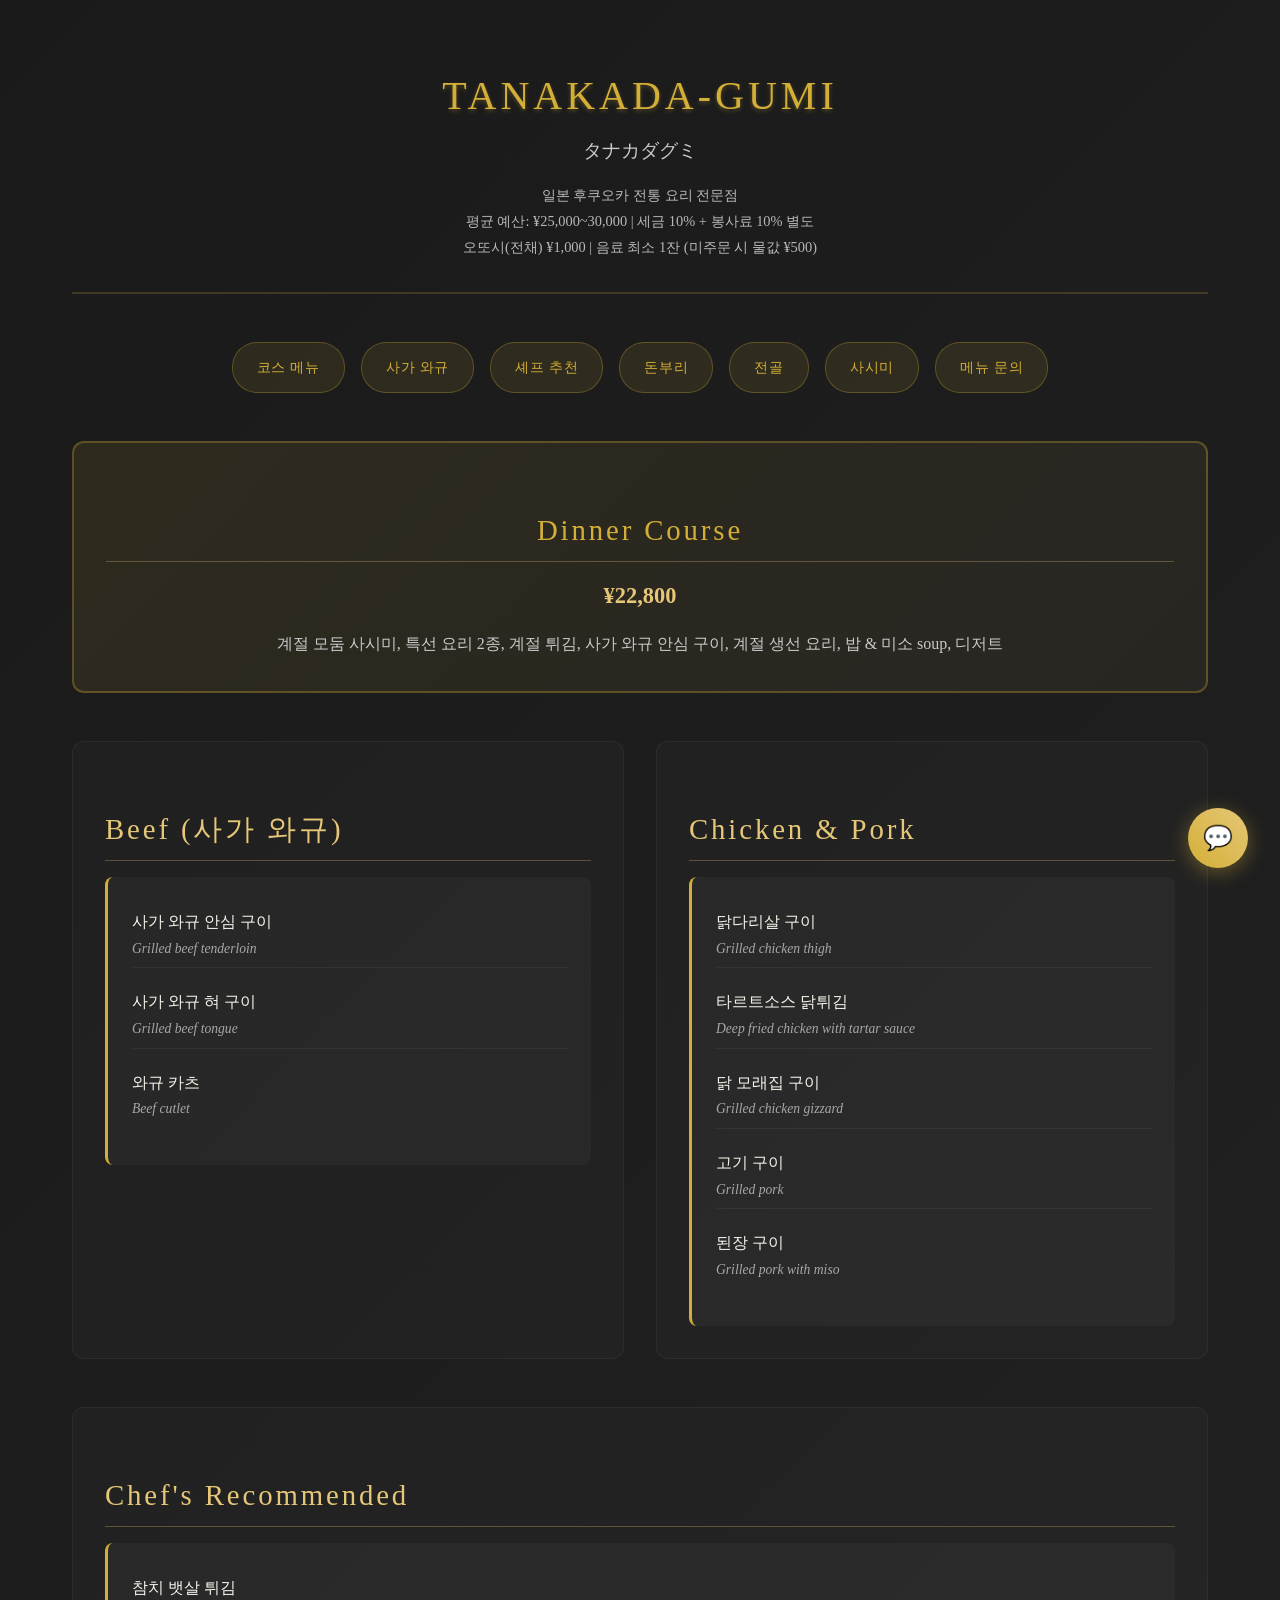
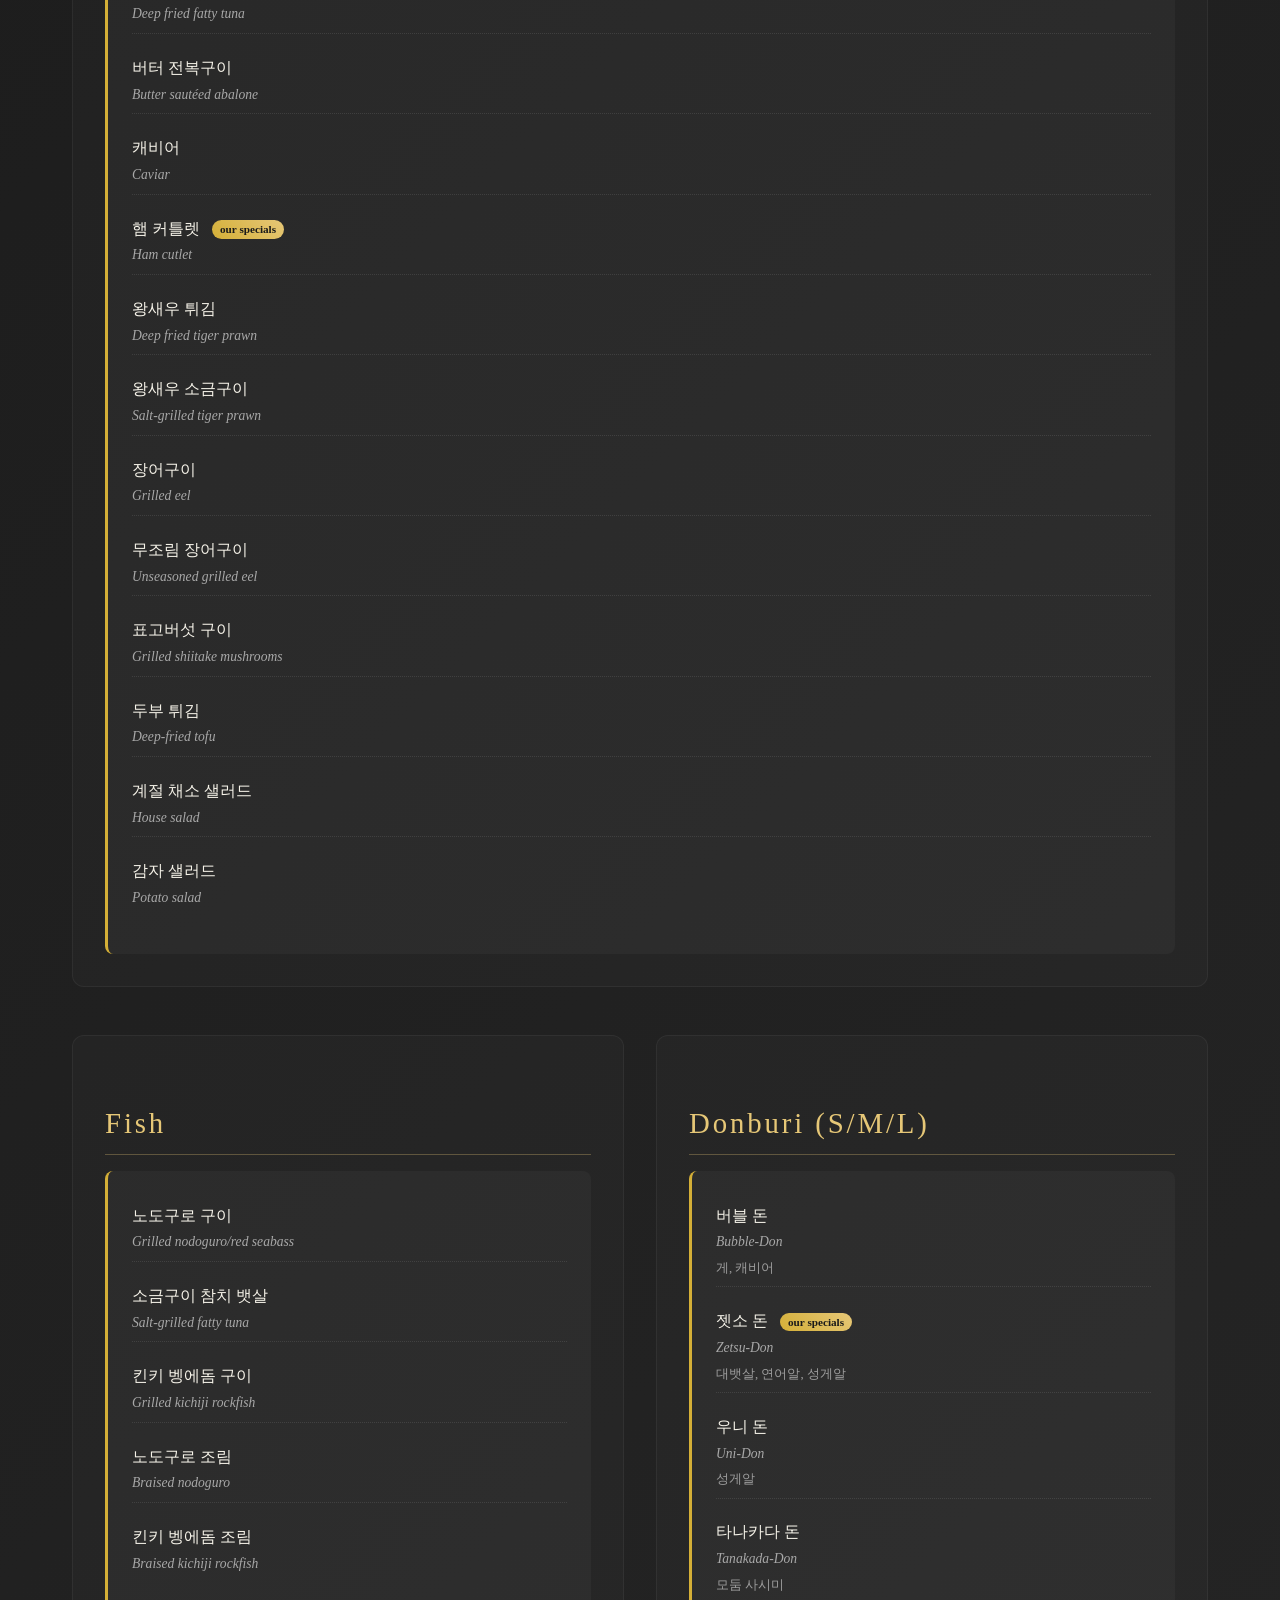
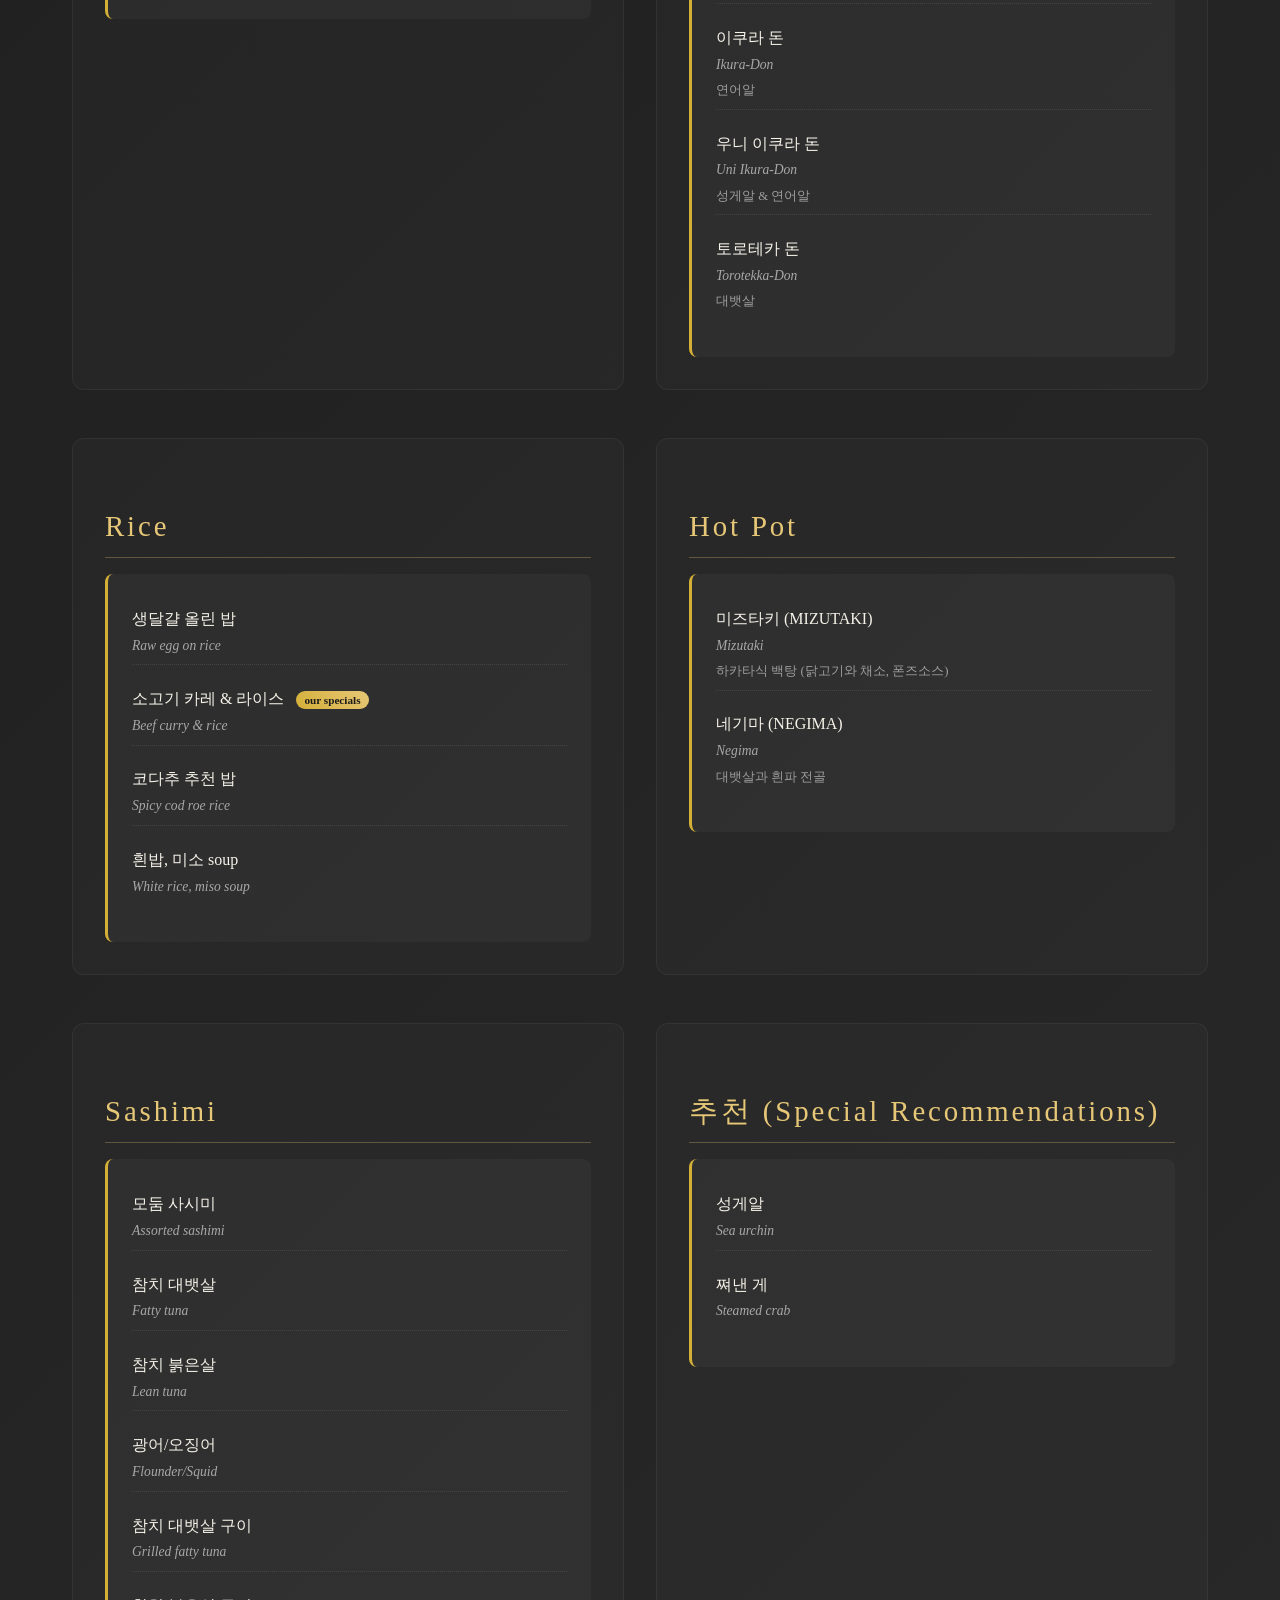
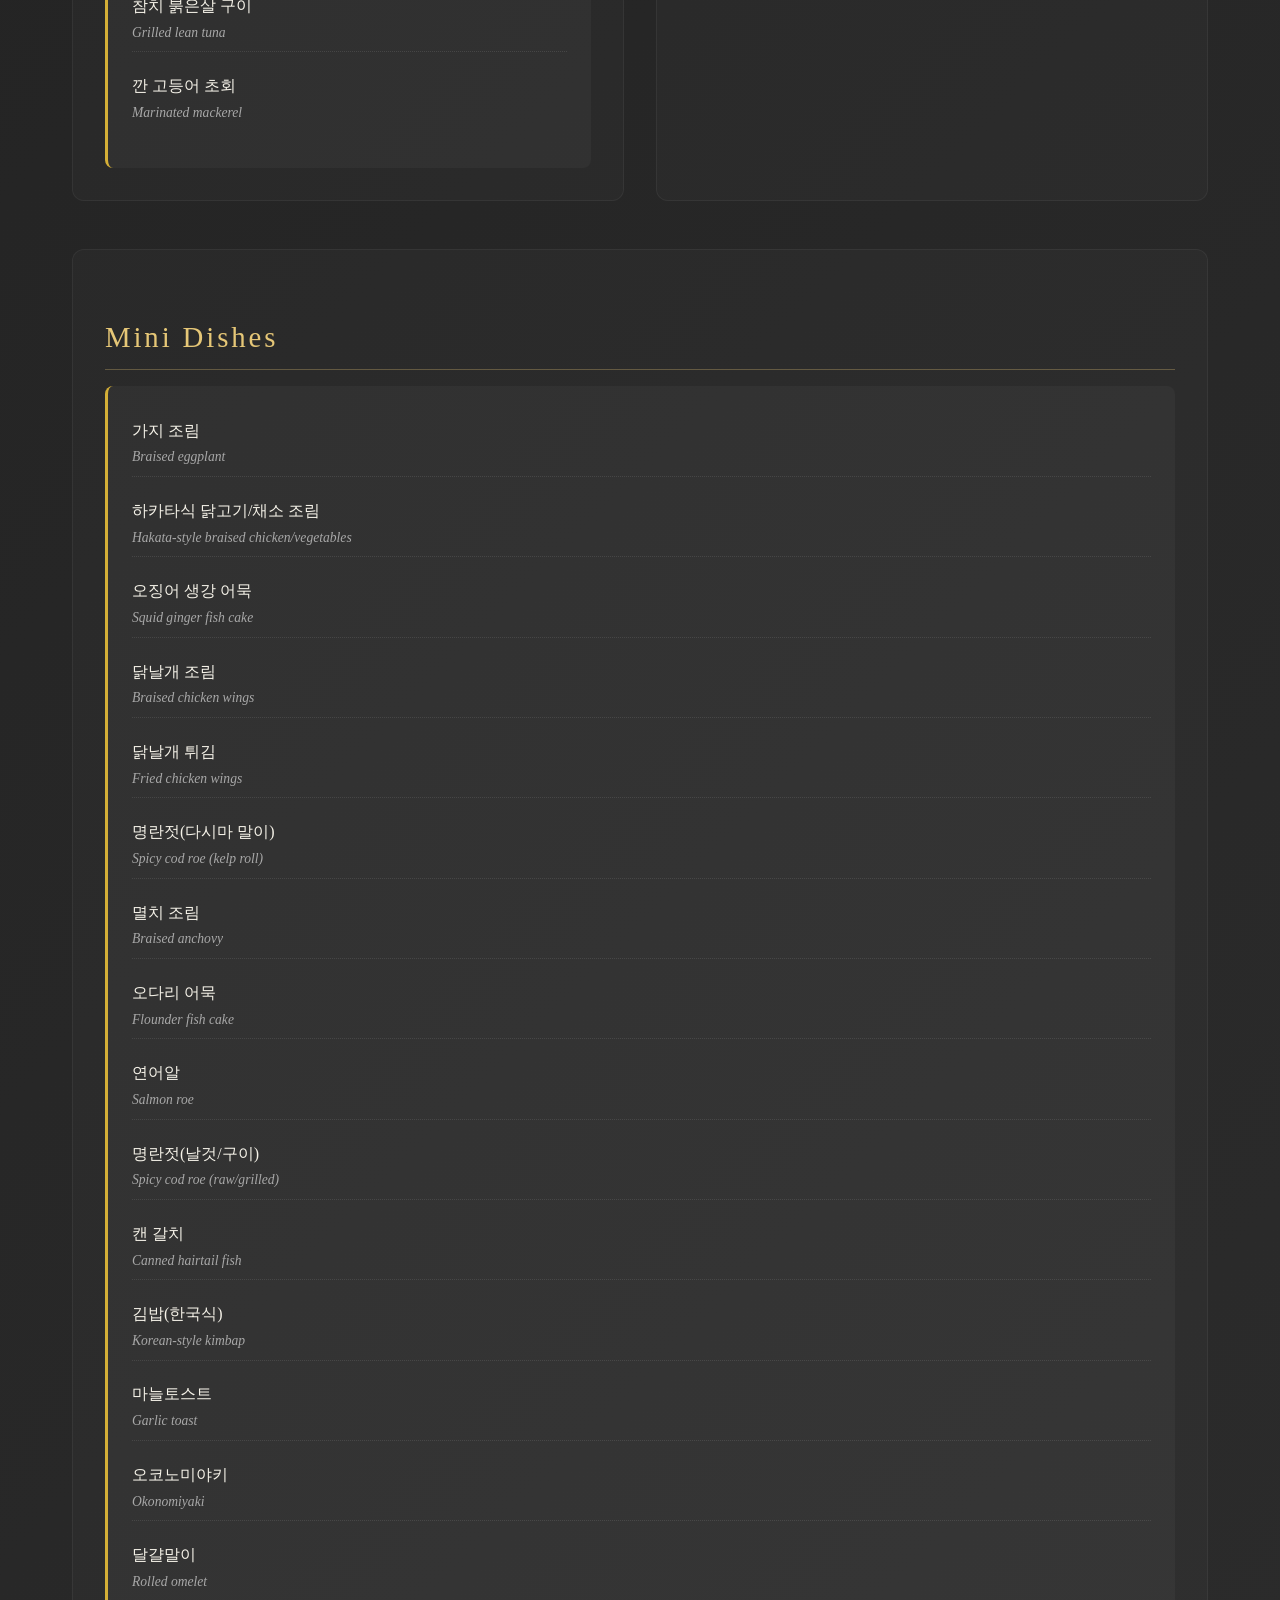
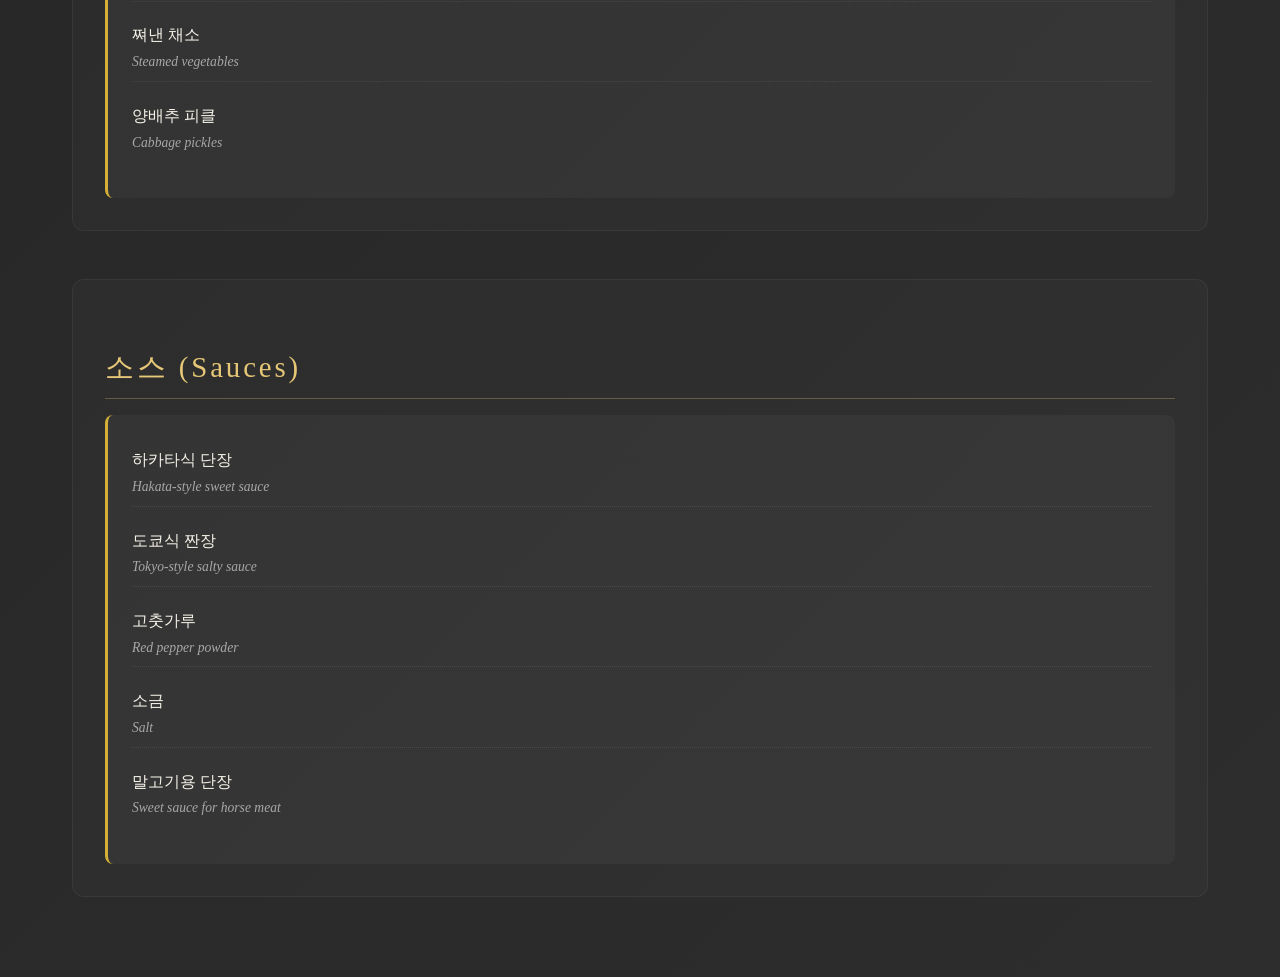
==== index.html @ f27a5317 "Initial commit: Tanakada Gumi menu website" ====
<!DOCTYPE html>
<html lang="ko">
<head>
    <meta charset="UTF-8">
    <meta name="viewport" content="width=device-width, initial-scale=1.0">
    <title>TANAKADA-GUMI | タナカダグミ - 일본 전통 요리</title>
    <link rel="stylesheet" href="style.css">
    <script src="menu-data.js"></script>
</head>
<body>
    <div class="container">
        <header class="header">
            <h1 class="restaurant-name">TANAKADA-GUMI</h1>
            <div class="restaurant-name-jp">タナカダグミ</div>
            <div class="restaurant-info">
                <div>일본 후쿠오카 전통 요리 전문점</div>
                <div>평균 예산: ¥25,000~30,000 | 세금 10% + 봉사료 10% 별도</div>
                <div>오또시(전채) ¥1,000 | 음료 최소 1잔 (미주문 시 물값 ¥500)</div>
            </div>
        </header>

        <nav class="nav">
            <a href="#course" class="nav-button">코스 메뉴</a>
            <a href="#beef" class="nav-button">사가 와규</a>
            <a href="#recommended" class="nav-button">셰프 추천</a>
            <a href="#donburi" class="nav-button">돈부리</a>
            <a href="#hotpot" class="nav-button">전골</a>
            <a href="#sashimi" class="nav-button">사시미</a>
            <a href="chatbot.html" class="nav-button">메뉴 문의</a>
        </nav>

        <section id="course" class="menu-section course-section">
            <h2 class="course-title">Dinner Course</h2>
            <div class="course-price">¥22,800</div>
            <div class="course-description">
                계절 모둠 사시미, 특선 요리 2종, 계절 튀김, 사가 와규 안심 구이, 
                계절 생선 요리, 밥 & 미소 soup, 디저트
            </div>
        </section>

        <div class="menu-grid">
            <section id="beef" class="menu-section">
                <h2>Beef (사가 와규)</h2>
                <div class="menu-category">
                    <div id="beef-items"></div>
                </div>
            </section>

            <section id="chicken-pork" class="menu-section">
                <h2>Chicken & Pork</h2>
                <div class="menu-category">
                    <div id="chicken-pork-items"></div>
                </div>
            </section>
        </div>

        <section id="recommended" class="menu-section">
            <h2>Chef's Recommended</h2>
            <div class="menu-grid">
                <div class="menu-category">
                    <div id="recommended-items"></div>
                </div>
            </div>
        </section>

        <div class="menu-grid">
            <section id="fish" class="menu-section">
                <h2>Fish</h2>
                <div class="menu-category">
                    <div id="fish-items"></div>
                </div>
            </section>

            <section id="donburi" class="menu-section">
                <h2>Donburi (S/M/L)</h2>
                <div class="menu-category">
                    <div id="donburi-items"></div>
                </div>
            </section>
        </div>

        <div class="menu-grid">
            <section id="rice" class="menu-section">
                <h2>Rice</h2>
                <div class="menu-category">
                    <div id="rice-items"></div>
                </div>
            </section>

            <section id="hotpot" class="menu-section">
                <h2>Hot Pot</h2>
                <div class="menu-category">
                    <div id="hotpot-items"></div>
                </div>
            </section>
        </div>

        <div class="menu-grid">
            <section id="sashimi" class="menu-section">
                <h2>Sashimi</h2>
                <div class="menu-category">
                    <div id="sashimi-items"></div>
                </div>
            </section>

            <section id="special" class="menu-section">
                <h2>추천 (Special Recommendations)</h2>
                <div class="menu-category">
                    <div id="special-items"></div>
                </div>
            </section>
        </div>

        <section class="menu-section">
            <h2>Mini Dishes</h2>
            <div class="menu-grid">
                <div class="menu-category">
                    <div id="mini-dishes-items"></div>
                </div>
            </div>
        </section>

        <section class="menu-section">
            <h2>소스 (Sauces)</h2>
            <div class="menu-grid">
                <div class="menu-category">
                    <div id="sauces-items"></div>
                </div>
            </div>
        </section>
    </div>

    <button class="chatbot-toggle" onclick="openChatbot()">💬</button>

    <script>
        // 메뉴 아이템을 렌더링하는 함수
        function renderMenuItems(categoryKey, containerId) {
            const container = document.getElementById(containerId);
            const category = menuData.categories[categoryKey];
            
            if (!category || !container) return;
            
            category.items.forEach(item => {
                const menuItem = document.createElement('div');
                menuItem.className = 'menu-item';
                
                let html = `
                    <div class="item-name">
                        ${item.name}
                        ${item.special ? `<span class="special-tag">${item.special}</span>` : ''}
                    </div>
                    <div class="item-name-en">${item.nameEn}</div>
                `;
                
                if (item.description) {
                    html += `<div class="item-description">${item.description}</div>`;
                }
                
                menuItem.innerHTML = html;
                container.appendChild(menuItem);
            });
        }

        // 페이지 로드 시 모든 메뉴 아이템 렌더링
        document.addEventListener('DOMContentLoaded', function() {
            renderMenuItems('beef', 'beef-items');
            renderMenuItems('chickenPork', 'chicken-pork-items');
            renderMenuItems('recommended', 'recommended-items');
            renderMenuItems('fish', 'fish-items');
            renderMenuItems('donburi', 'donburi-items');
            renderMenuItems('rice', 'rice-items');
            renderMenuItems('hotPot', 'hotpot-items');
            renderMenuItems('sashimi', 'sashimi-items');
            renderMenuItems('special', 'special-items');
            renderMenuItems('miniDishes', 'mini-dishes-items');
            renderMenuItems('sauces', 'sauces-items');
        });

        // 챗봇 열기
        function openChatbot() {
            window.open('chatbot.html', '_blank', 'width=400,height=600,scrollbars=yes,resizable=yes');
        }

        // 스무스 스크롤링
        document.querySelectorAll('a[href^="#"]').forEach(anchor => {
            anchor.addEventListener('click', function (e) {
                e.preventDefault();
                const target = document.querySelector(this.getAttribute('href'));
                if (target) {
                    target.scrollIntoView({
                        behavior: 'smooth',
                        block: 'start'
                    });
                }
            });
        });
    </script>
</body>
</html>
---- style.css ----
/* Reset and Base Styles */
* {
  margin: 0;
  padding: 0;
  box-sizing: border-box;
}

body {
  font-family: 'Georgia', 'Times New Roman', serif;
  background: linear-gradient(135deg, #1a1a1a 0%, #2d2d2d 100%);
  color: #f5f2e8;
  line-height: 1.6;
  min-height: 100vh;
}

/* Typography */
h1, h2, h3 {
  font-weight: 300;
  letter-spacing: 0.1em;
  margin-bottom: 1rem;
}

h1 {
  font-size: 2.5rem;
  color: #d4af37;
  text-align: center;
  margin-bottom: 2rem;
  text-shadow: 0 2px 4px rgba(212, 175, 55, 0.3);
}

h2 {
  font-size: 1.8rem;
  color: #e6c777;
  border-bottom: 1px solid rgba(230, 199, 119, 0.3);
  padding-bottom: 0.5rem;
  margin: 2rem 0 1rem 0;
}

h3 {
  font-size: 1.3rem;
  color: #f5f2e8;
  margin: 1.5rem 0 0.8rem 0;
}

/* Container and Layout */
.container {
  max-width: 1200px;
  margin: 0 auto;
  padding: 2rem;
}

.header {
  text-align: center;
  margin-bottom: 3rem;
  padding: 2rem 0;
  border-bottom: 2px solid rgba(212, 175, 55, 0.2);
}

.restaurant-name {
  margin-bottom: 0.5rem;
}

.restaurant-name-jp {
  font-size: 1.2rem;
  color: #c9c9c9;
  font-weight: normal;
  margin-bottom: 1rem;
}

.restaurant-info {
  font-size: 0.9rem;
  color: #b8b8b8;
  line-height: 1.8;
  max-width: 600px;
  margin: 0 auto;
}

/* Navigation */
.nav {
  display: flex;
  justify-content: center;
  gap: 1rem;
  margin-bottom: 3rem;
  flex-wrap: wrap;
}

.nav-button {
  background: rgba(212, 175, 55, 0.1);
  border: 1px solid rgba(212, 175, 55, 0.3);
  color: #d4af37;
  padding: 0.8rem 1.5rem;
  border-radius: 25px;
  cursor: pointer;
  transition: all 0.3s ease;
  text-decoration: none;
  font-size: 0.9rem;
  letter-spacing: 0.05em;
}

.nav-button:hover {
  background: rgba(212, 175, 55, 0.2);
  border-color: #d4af37;
  color: #f5f2e8;
  transform: translateY(-2px);
}

/* Menu Sections */
.menu-section {
  margin-bottom: 3rem;
  padding: 2rem;
  background: rgba(255, 255, 255, 0.02);
  border-radius: 12px;
  border: 1px solid rgba(255, 255, 255, 0.05);
}

.menu-grid {
  display: grid;
  gap: 2rem;
  grid-template-columns: repeat(auto-fit, minmax(300px, 1fr));
}

.menu-category {
  background: rgba(255, 255, 255, 0.03);
  padding: 1.5rem;
  border-radius: 8px;
  border-left: 3px solid #d4af37;
}

.category-title {
  color: #e6c777;
  font-size: 1.2rem;
  margin-bottom: 1rem;
  font-weight: 400;
}

.menu-item {
  margin-bottom: 0.8rem;
  padding: 0.5rem 0;
  border-bottom: 1px dotted rgba(255, 255, 255, 0.1);
}

.menu-item:last-child {
  border-bottom: none;
}

.item-name {
  font-weight: 500;
  color: #f5f2e8;
  margin-bottom: 0.2rem;
}

.item-name-en {
  font-size: 0.85rem;
  color: #a8a8a8;
  font-style: italic;
}

.item-description {
  font-size: 0.8rem;
  color: #9d9d9d;
  margin-top: 0.3rem;
}

.special-tag {
  background: linear-gradient(45deg, #d4af37, #e6c777);
  color: #1a1a1a;
  font-size: 0.7rem;
  padding: 0.2rem 0.5rem;
  border-radius: 12px;
  margin-left: 0.5rem;
  font-weight: 600;
}

/* Course Section */
.course-section {
  background: linear-gradient(135deg, rgba(212, 175, 55, 0.1), rgba(230, 199, 119, 0.05));
  border: 2px solid rgba(212, 175, 55, 0.3);
  text-align: center;
  margin-bottom: 3rem;
}

.course-title {
  color: #d4af37;
  font-size: 1.8rem;
  margin-bottom: 1rem;
}

.course-price {
  font-size: 1.4rem;
  color: #e6c777;
  margin-bottom: 1rem;
  font-weight: 600;
}

.course-description {
  color: #c9c9c9;
  font-size: 1rem;
  line-height: 1.8;
}

/* Chatbot Button */
.chatbot-toggle {
  position: fixed;
  bottom: 2rem;
  right: 2rem;
  background: linear-gradient(45deg, #d4af37, #e6c777);
  color: #1a1a1a;
  border: none;
  border-radius: 50%;
  width: 60px;
  height: 60px;
  font-size: 1.5rem;
  cursor: pointer;
  box-shadow: 0 4px 20px rgba(212, 175, 55, 0.4);
  transition: all 0.3s ease;
  z-index: 1000;
}

.chatbot-toggle:hover {
  transform: scale(1.1);
  box-shadow: 0 6px 25px rgba(212, 175, 55, 0.6);
}

/* Responsive Design */
@media (max-width: 768px) {
  .container {
    padding: 1rem;
  }
  
  h1 {
    font-size: 2rem;
  }
  
  h2 {
    font-size: 1.5rem;
  }
  
  .nav {
    gap: 0.5rem;
  }
  
  .nav-button {
    padding: 0.6rem 1rem;
    font-size: 0.8rem;
  }
  
  .menu-grid {
    grid-template-columns: 1fr;
    gap: 1rem;
  }
  
  .menu-section {
    padding: 1rem;
  }
  
  .menu-category {
    padding: 1rem;
  }
  
  .chatbot-toggle {
    width: 50px;
    height: 50px;
    font-size: 1.2rem;
    bottom: 1rem;
    right: 1rem;
  }
}

/* Smooth Scrolling */
html {
  scroll-behavior: smooth;
}

/* Section animations */
@keyframes fadeInUp {
  from {
    opacity: 0;
    transform: translateY(30px);
  }
  to {
    opacity: 1;
    transform: translateY(0);
  }
}

.menu-section {
  animation: fadeInUp 0.6s ease-out;
}

.menu-category {
  transition: transform 0.2s ease;
}

.menu-category:hover {
  transform: translateY(-2px);
  background: rgba(255, 255, 255, 0.05);
}
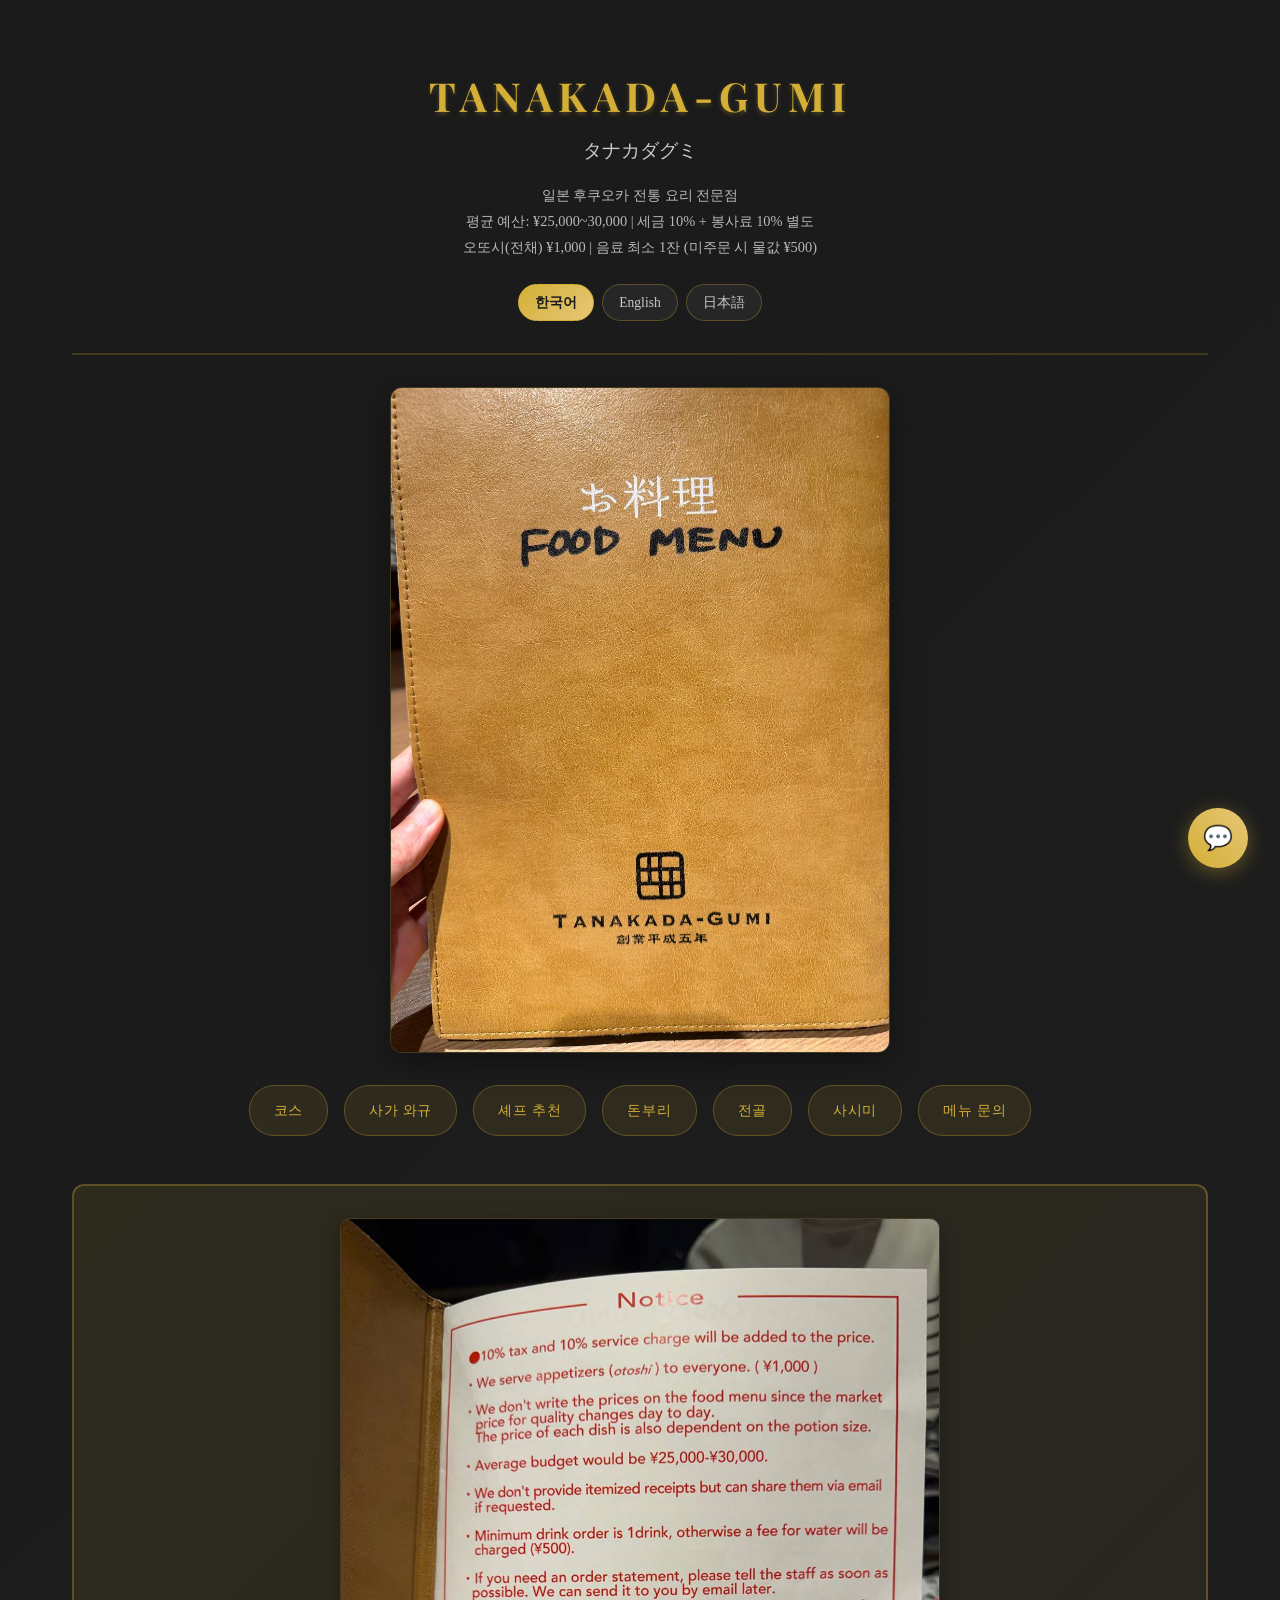
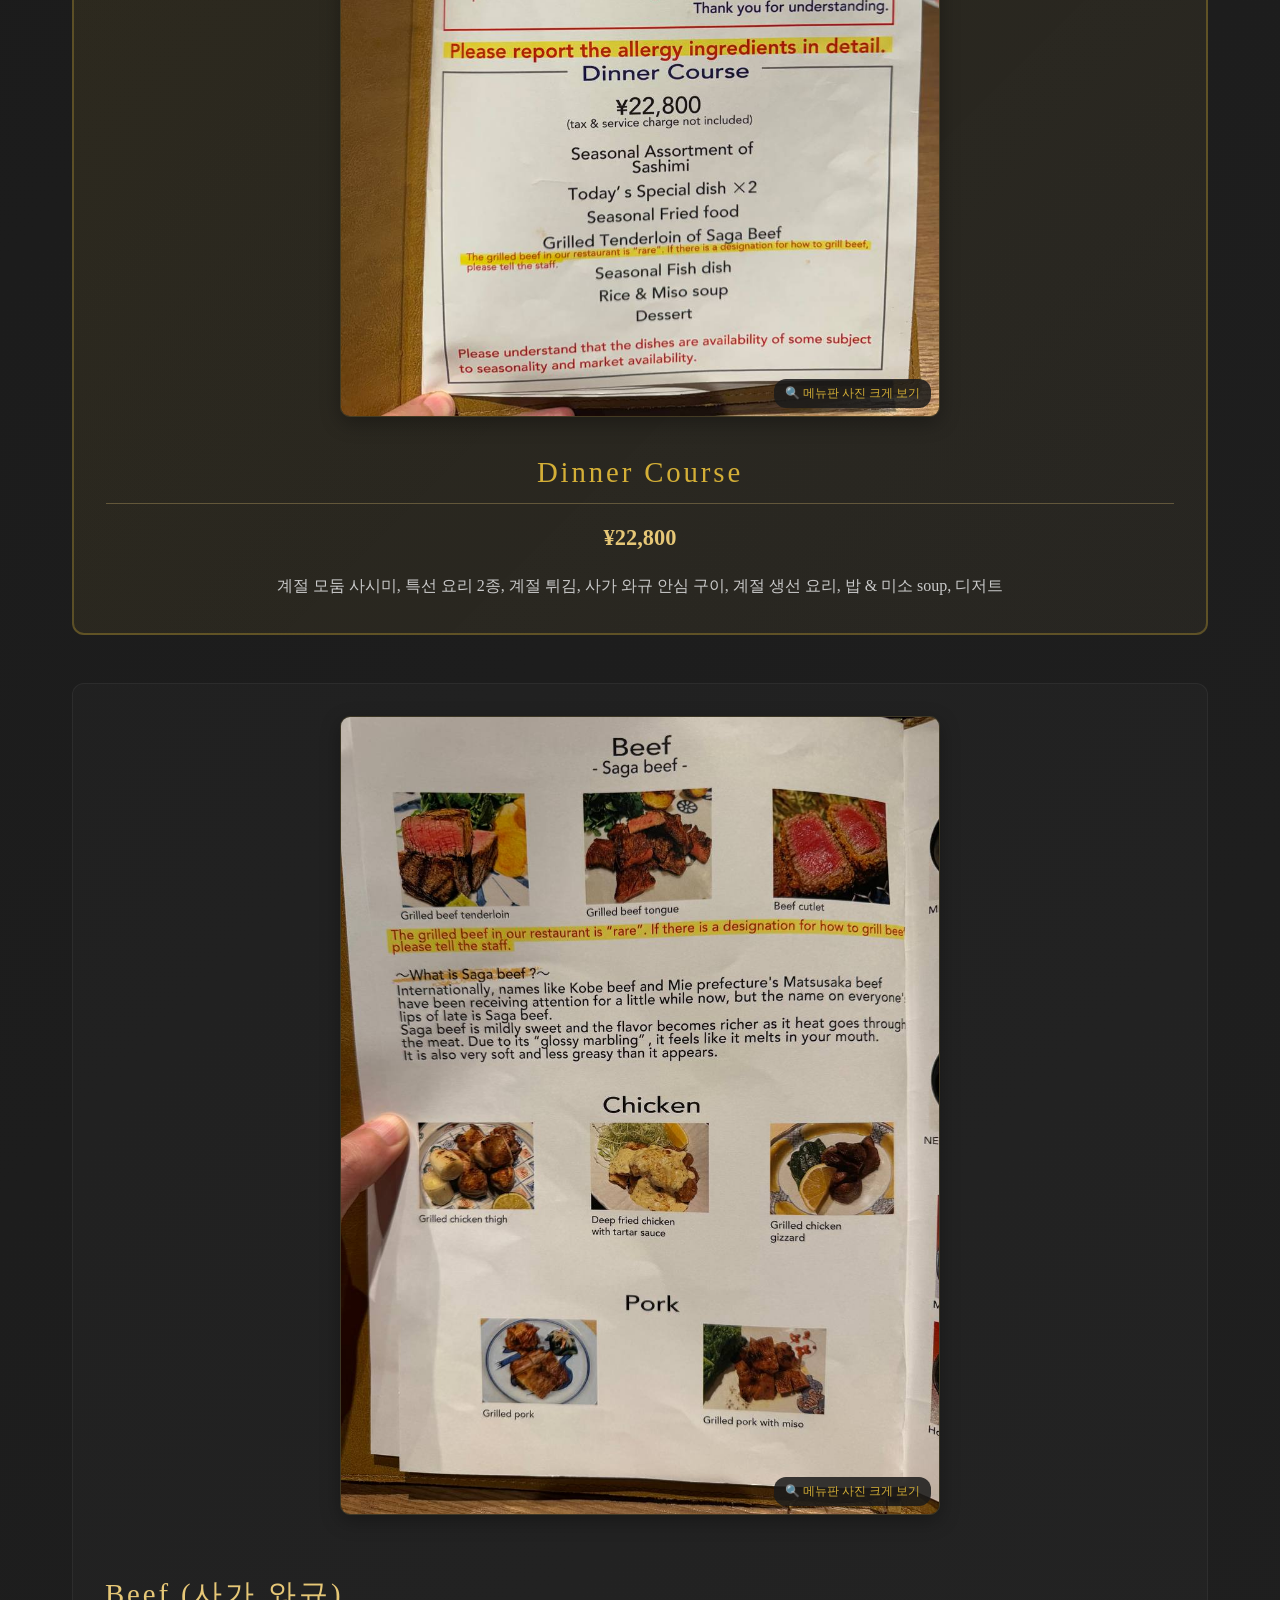
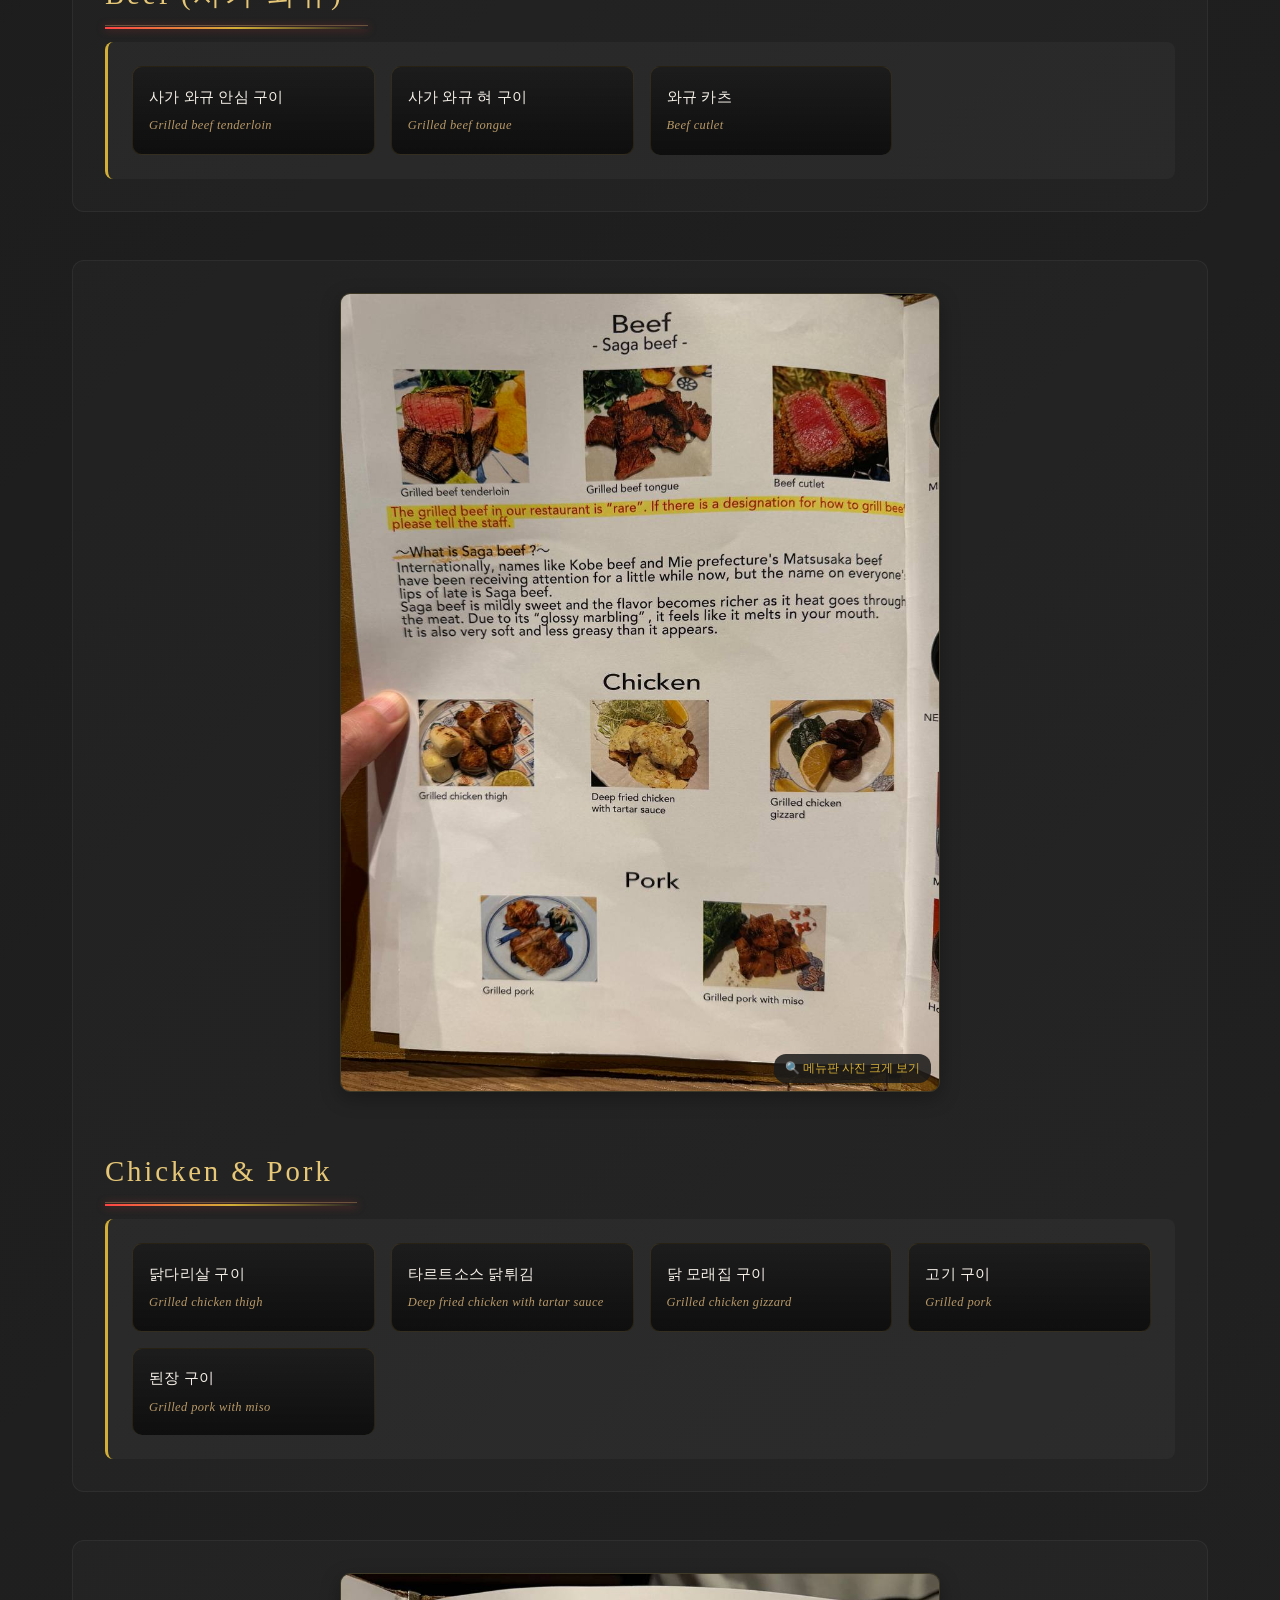
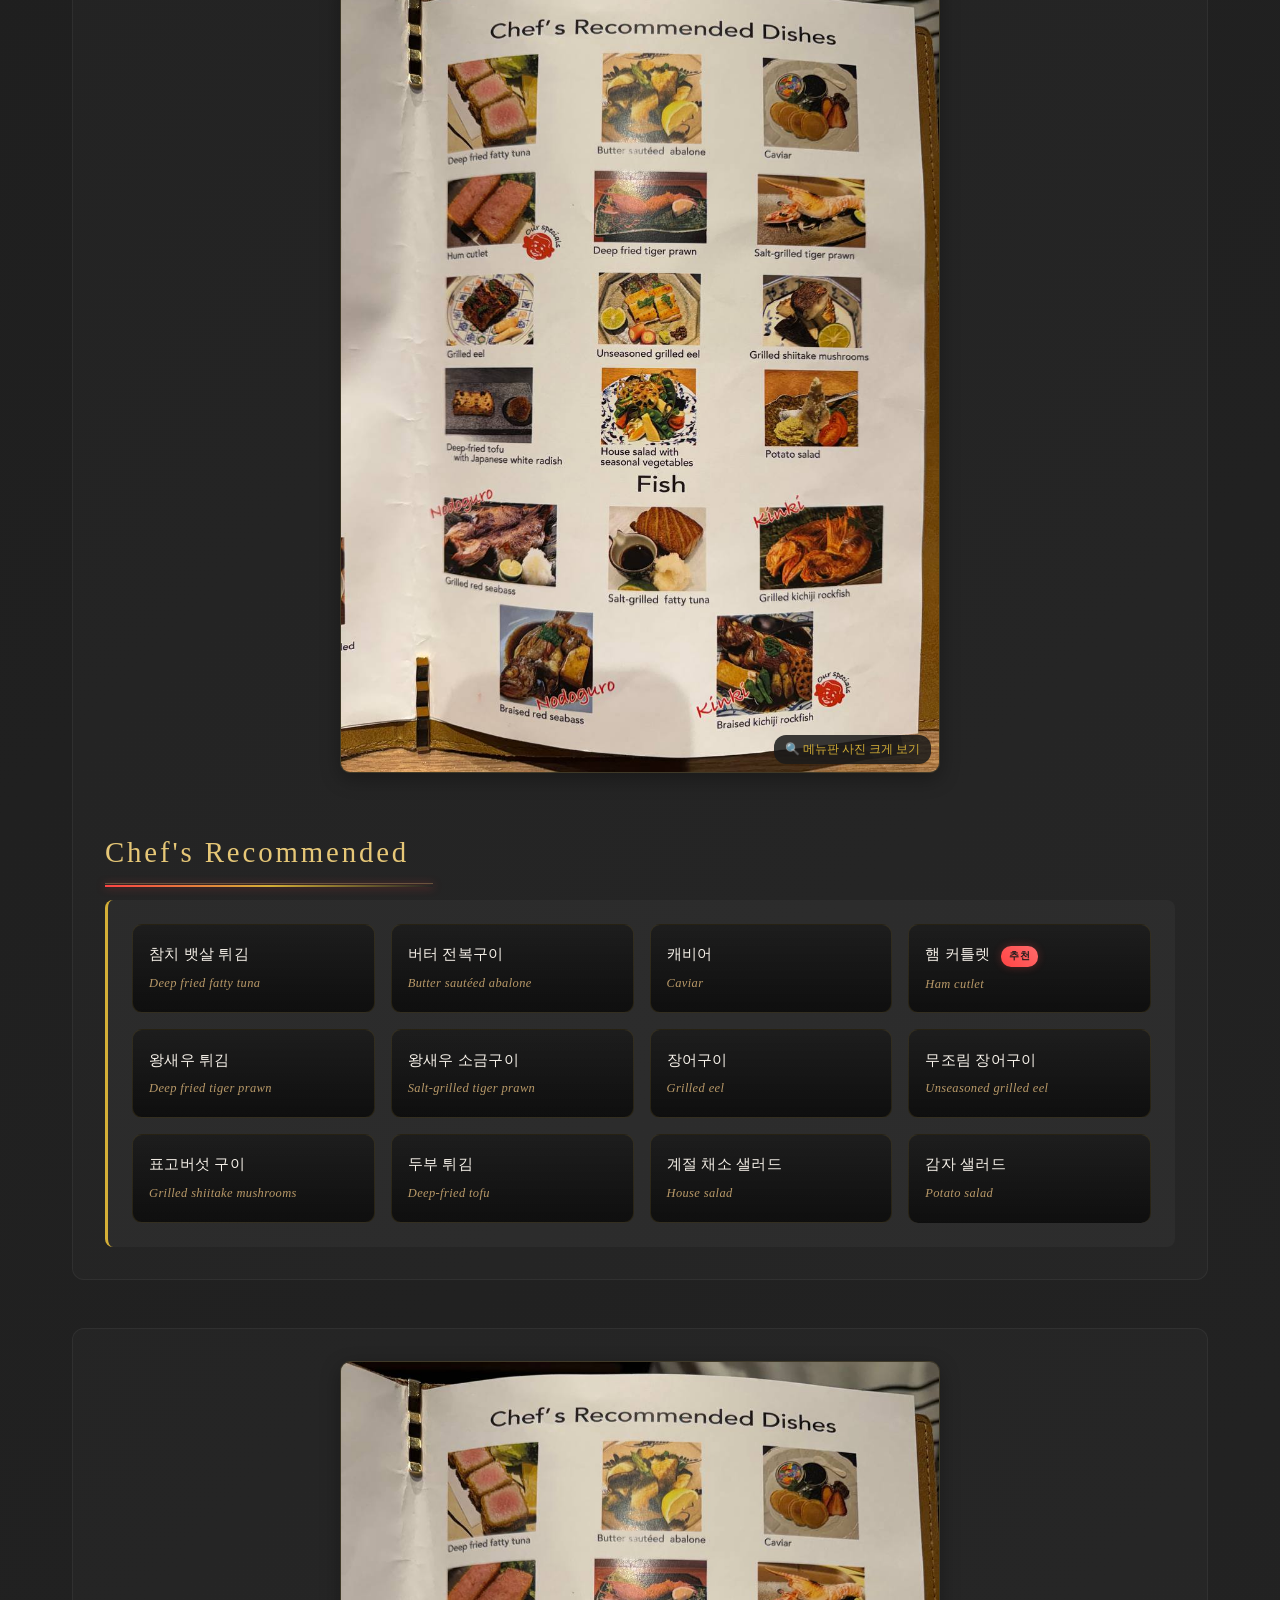
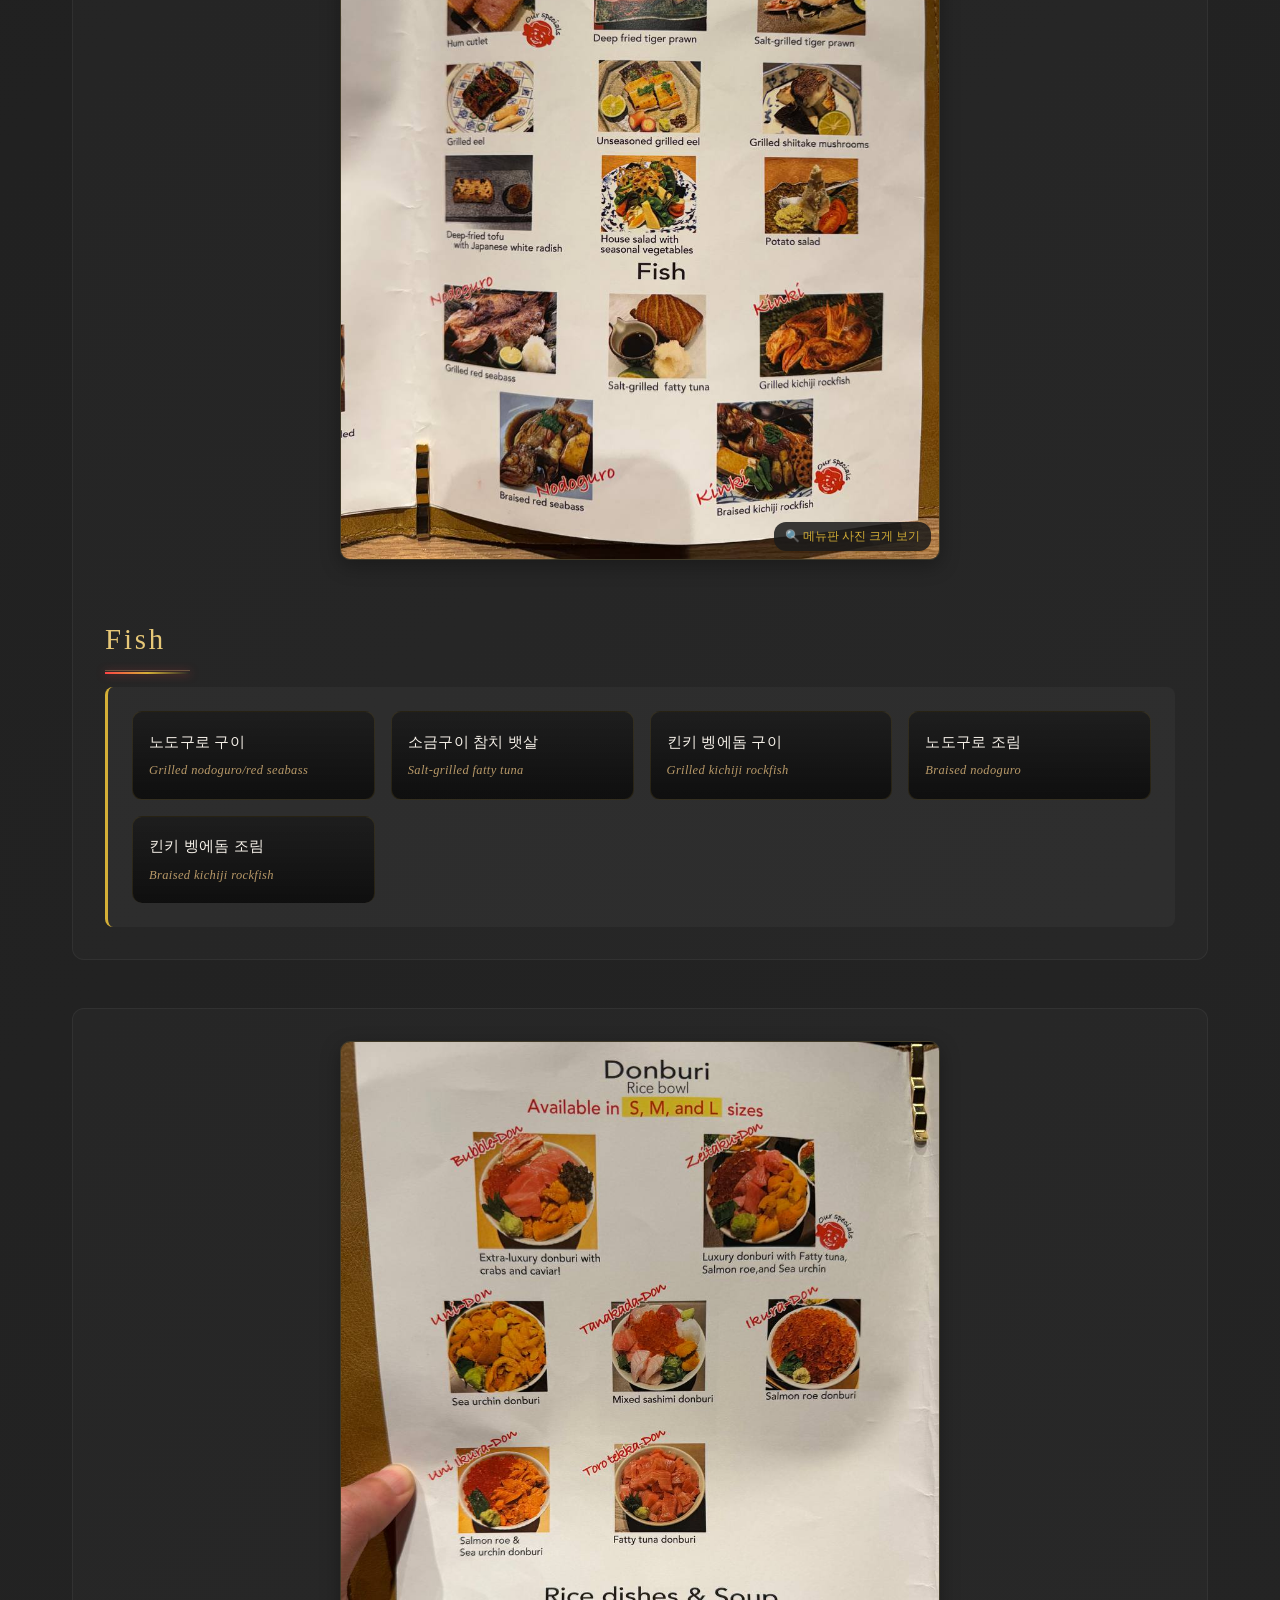
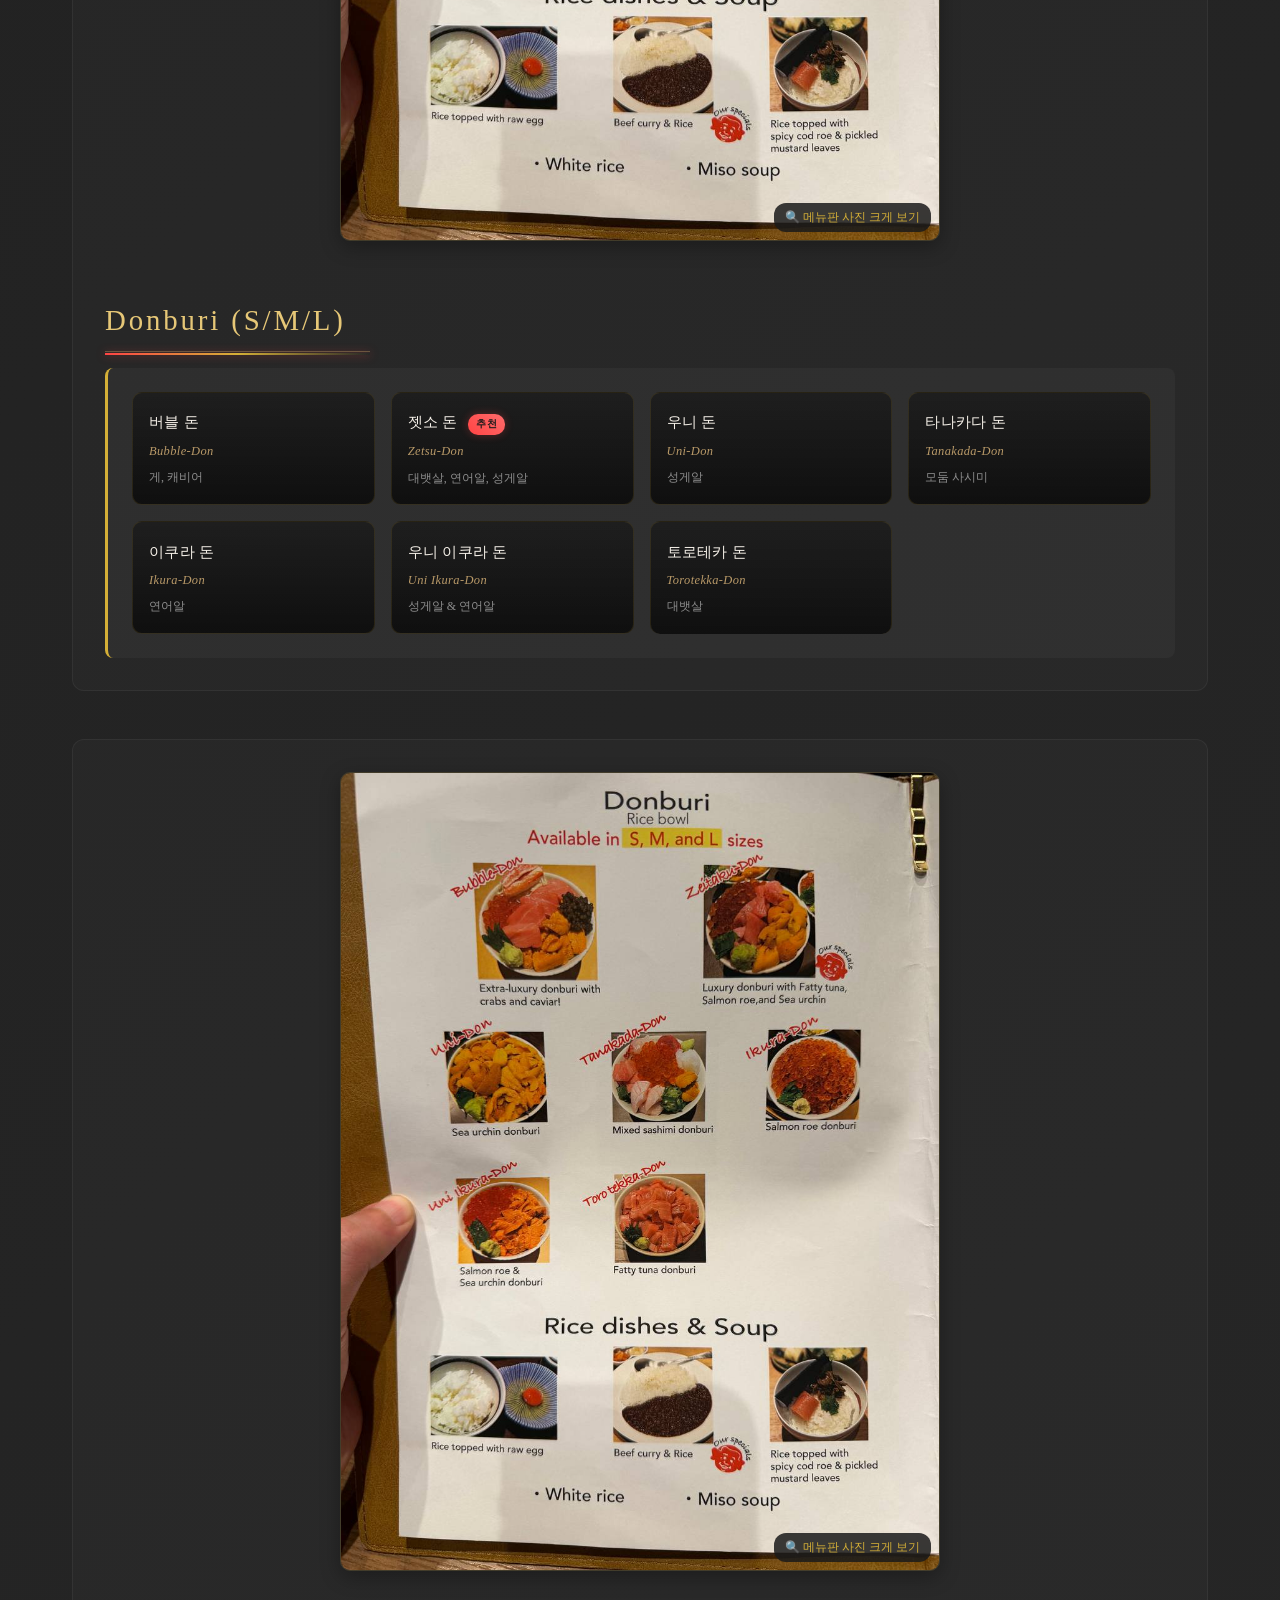
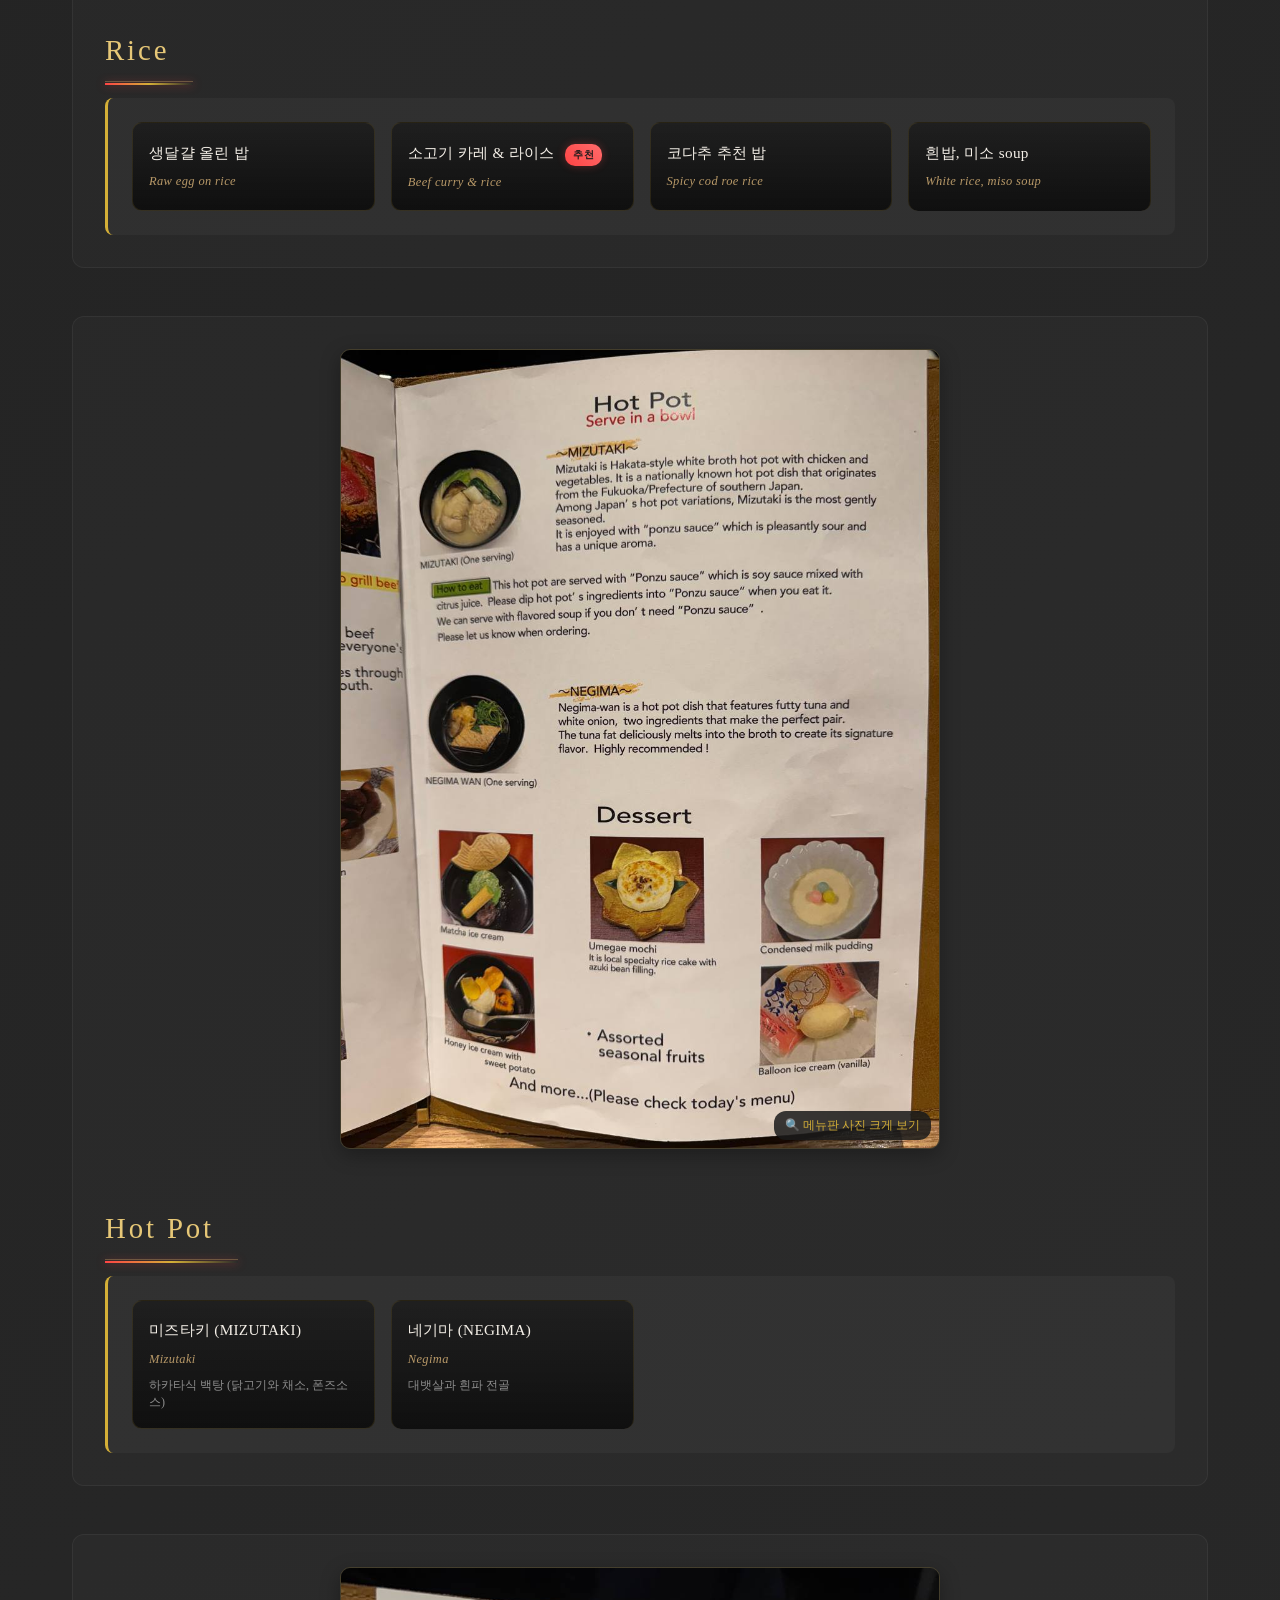
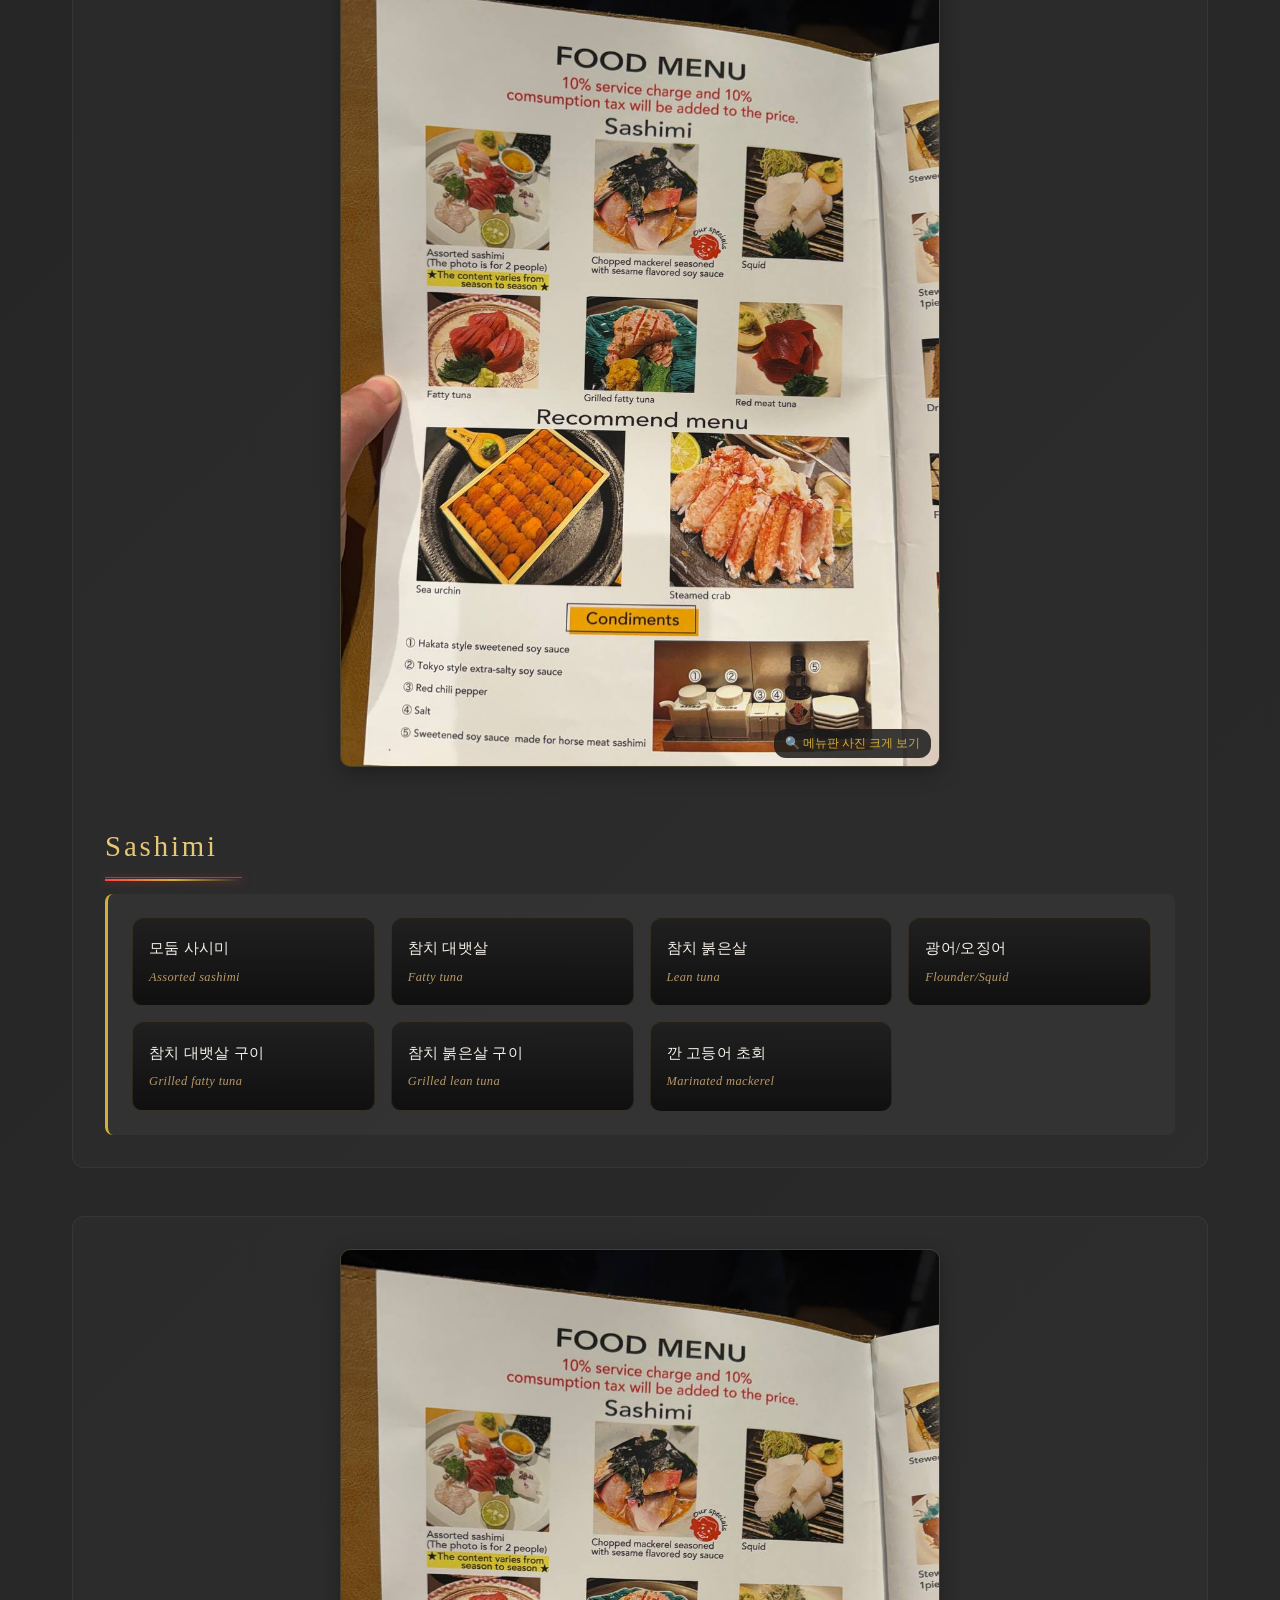
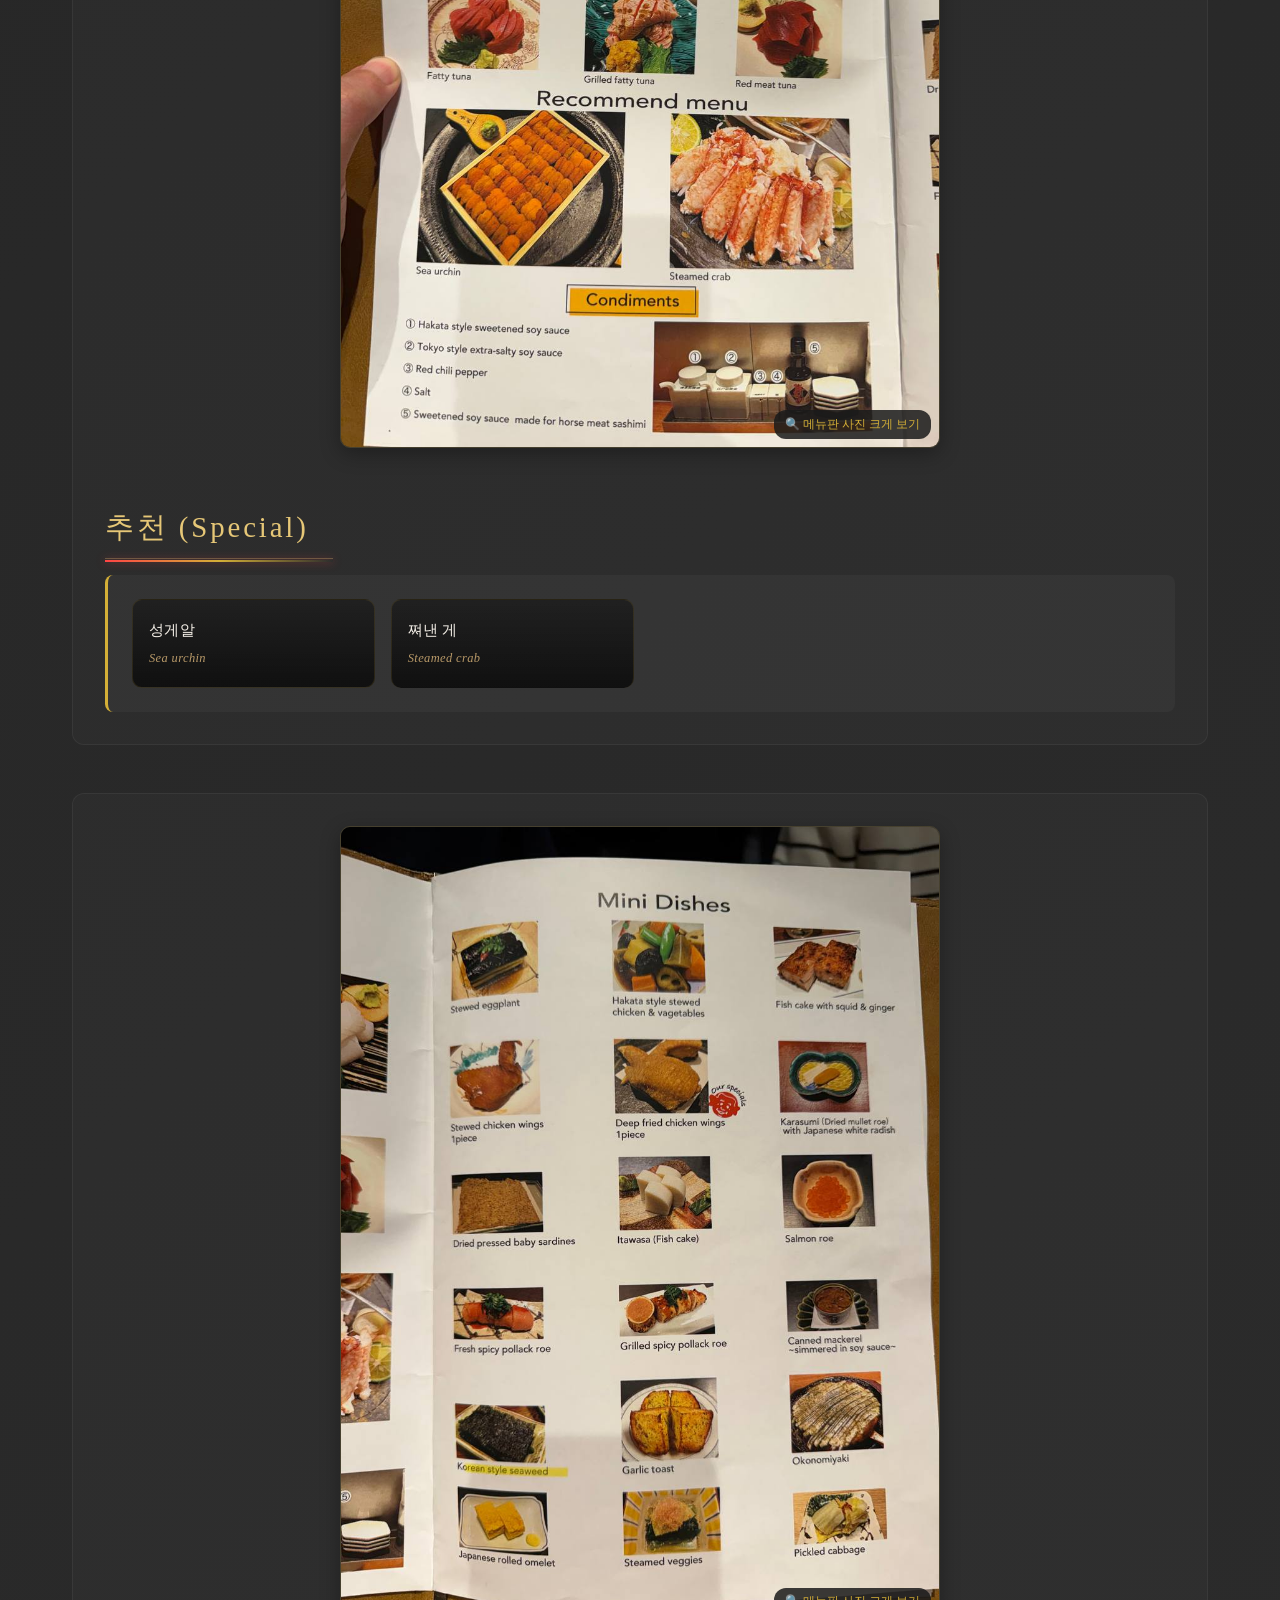
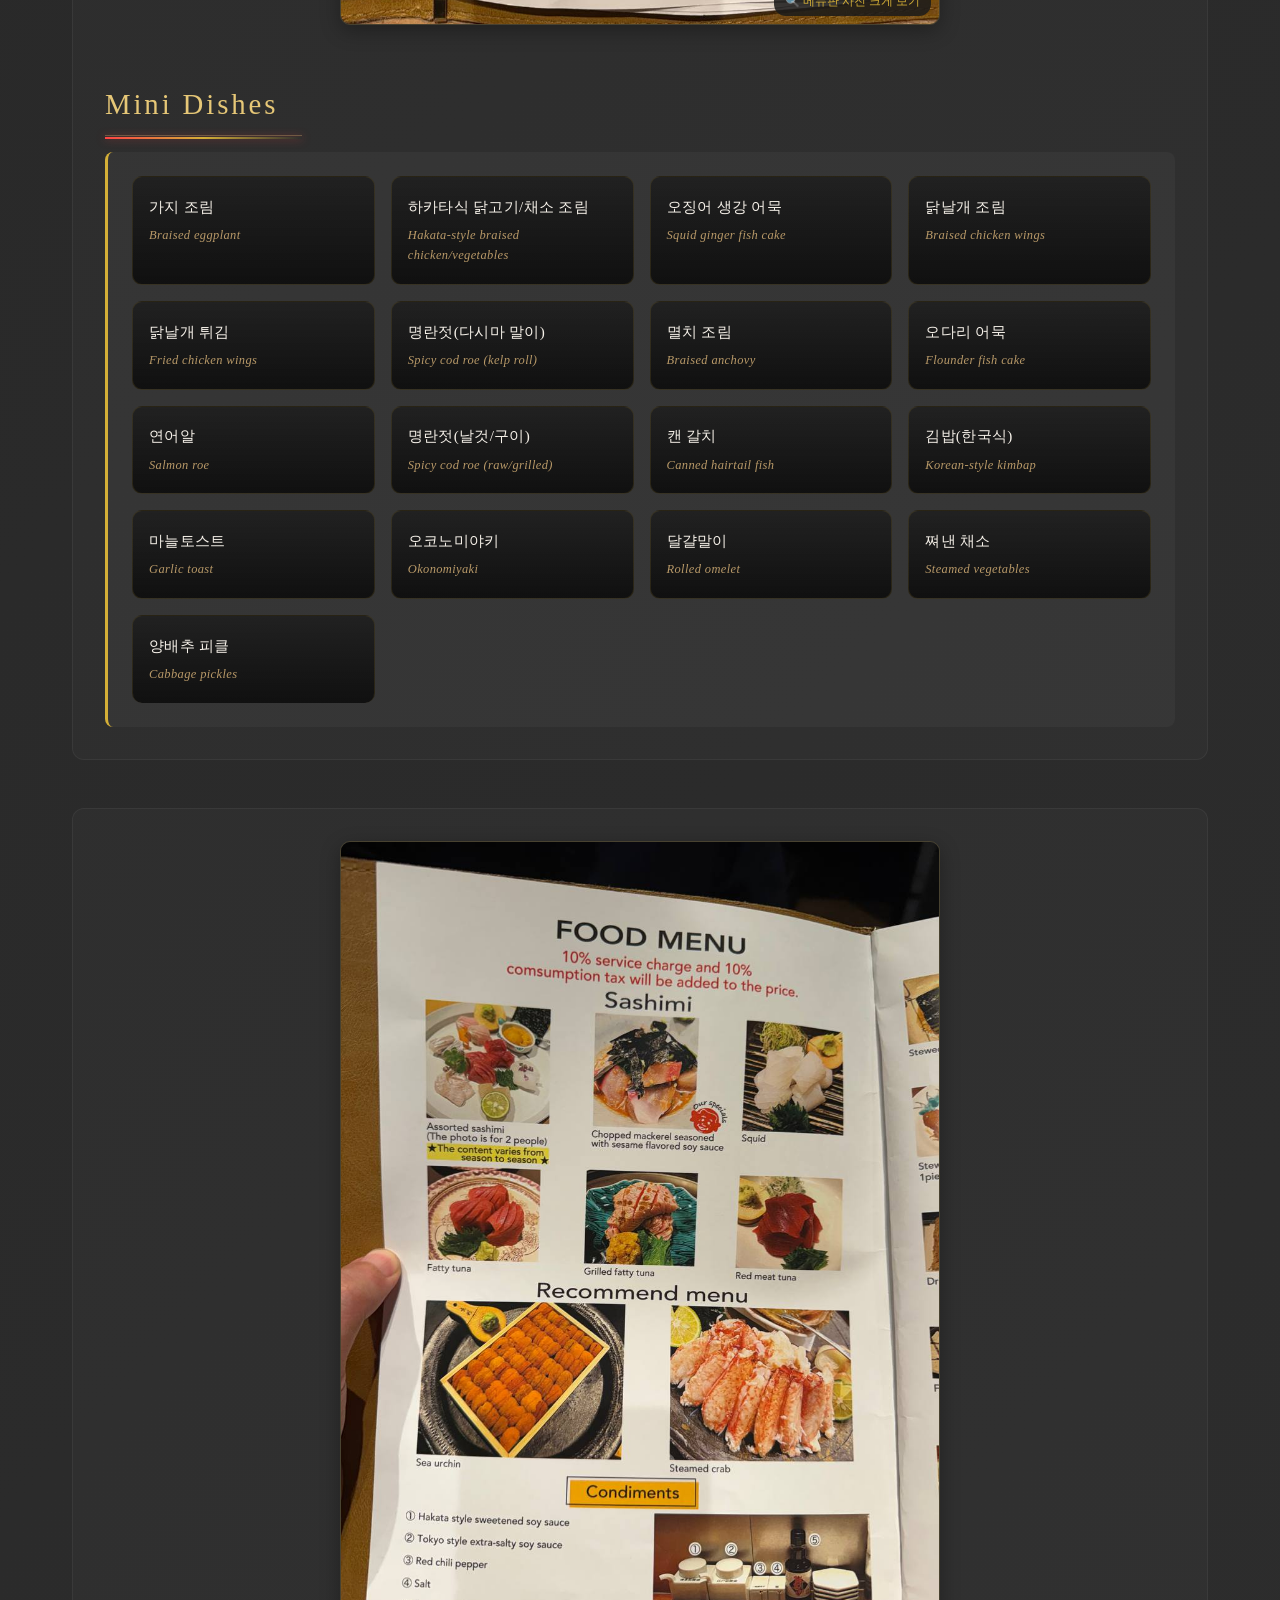
==== commit f151923d: "feat: 개별 메뉴 사진 매칭 + 이자가야 디자인 + 다국어" ====
--- a/index.html
+++ b/index.html
@@ -2,12 +2,12 @@
 <html lang="ko">
 <head>
     <meta charset="UTF-8">
-    <meta name="viewport" content="width=device-width, initial-scale=1.0">
+    <meta name="viewport" content="width=device-width, initial-scale=1.0, maximum-scale=1.0, user-scalable=no">
     <title>TANAKADA-GUMI | タナカダグミ - 일본 전통 요리</title>
     <link rel="stylesheet" href="style.css">
     <script src="menu-data.js"></script>
 </head>
-<body>
+<body data-lang="ko">
     <div class="container">
         <header class="header">
             <h1 class="restaurant-name">TANAKADA-GUMI</h1>
@@ -17,183 +17,215 @@
                 <div>평균 예산: ¥25,000~30,000 | 세금 10% + 봉사료 10% 별도</div>
                 <div>오또시(전채) ¥1,000 | 음료 최소 1잔 (미주문 시 물값 ¥500)</div>
             </div>
+            <div class="lang-switch">
+                <a href="index.html" class="lang-btn active">한국어</a>
+                <a href="index-en.html" class="lang-btn">English</a>
+                <a href="index-ja.html" class="lang-btn">日本語</a>
+            </div>
         </header>
 
+        <div class="hero-image">
+            <img src="images/menu-1.jpg" alt="TANAKADA-GUMI Menu Cover" onclick="openLightbox(this.src)">
+        </div>
+
         <nav class="nav">
-            <a href="#course" class="nav-button">코스 메뉴</a>
+            <a href="#course" class="nav-button">코스</a>
             <a href="#beef" class="nav-button">사가 와규</a>
             <a href="#recommended" class="nav-button">셰프 추천</a>
             <a href="#donburi" class="nav-button">돈부리</a>
             <a href="#hotpot" class="nav-button">전골</a>
             <a href="#sashimi" class="nav-button">사시미</a>
-            <a href="chatbot.html" class="nav-button">메뉴 문의</a>
+            <a href="chatbot.html?lang=ko" class="nav-button">메뉴 문의</a>
         </nav>
 
         <section id="course" class="menu-section course-section">
+            <div class="section-image">
+                <img src="images/menu-2.jpg" alt="Dinner Course" loading="lazy" onclick="openLightbox(this.src)">
+                <div class="section-image-hint">🔍 메뉴판 사진 크게 보기</div>
+            </div>
             <h2 class="course-title">Dinner Course</h2>
             <div class="course-price">¥22,800</div>
-            <div class="course-description">
-                계절 모둠 사시미, 특선 요리 2종, 계절 튀김, 사가 와규 안심 구이, 
-                계절 생선 요리, 밥 & 미소 soup, 디저트
-            </div>
-        </section>
-
-        <div class="menu-grid">
-            <section id="beef" class="menu-section">
-                <h2>Beef (사가 와규)</h2>
-                <div class="menu-category">
-                    <div id="beef-items"></div>
-                </div>
-            </section>
-
-            <section id="chicken-pork" class="menu-section">
-                <h2>Chicken & Pork</h2>
-                <div class="menu-category">
-                    <div id="chicken-pork-items"></div>
-                </div>
-            </section>
-        </div>
-
+            <div class="course-description">계절 모둠 사시미, 특선 요리 2종, 계절 튀김, 사가 와규 안심 구이, 계절 생선 요리, 밥 & 미소 soup, 디저트</div>
+        </section>
+        
+        <section id="beef" class="menu-section">
+            <div class="section-image">
+                <img src="images/menu-4.jpg" alt="beef menu" loading="lazy" onclick="openLightbox(this.src)">
+                <div class="section-image-hint">🔍 메뉴판 사진 크게 보기</div>
+            </div>
+            <h2 data-section-title="beef"></h2>
+            <div class="menu-category">
+                <div data-items="beef"></div>
+            </div>
+        </section>
+        <section id="chicken-pork" class="menu-section">
+            <div class="section-image">
+                <img src="images/menu-4.jpg" alt="chickenPork menu" loading="lazy" onclick="openLightbox(this.src)">
+                <div class="section-image-hint">🔍 메뉴판 사진 크게 보기</div>
+            </div>
+            <h2 data-section-title="chickenPork"></h2>
+            <div class="menu-category">
+                <div data-items="chickenPork"></div>
+            </div>
+        </section>
         <section id="recommended" class="menu-section">
-            <h2>Chef's Recommended</h2>
-            <div class="menu-grid">
-                <div class="menu-category">
-                    <div id="recommended-items"></div>
-                </div>
-            </div>
-        </section>
-
-        <div class="menu-grid">
-            <section id="fish" class="menu-section">
-                <h2>Fish</h2>
-                <div class="menu-category">
-                    <div id="fish-items"></div>
-                </div>
-            </section>
-
-            <section id="donburi" class="menu-section">
-                <h2>Donburi (S/M/L)</h2>
-                <div class="menu-category">
-                    <div id="donburi-items"></div>
-                </div>
-            </section>
-        </div>
-
-        <div class="menu-grid">
-            <section id="rice" class="menu-section">
-                <h2>Rice</h2>
-                <div class="menu-category">
-                    <div id="rice-items"></div>
-                </div>
-            </section>
-
-            <section id="hotpot" class="menu-section">
-                <h2>Hot Pot</h2>
-                <div class="menu-category">
-                    <div id="hotpot-items"></div>
-                </div>
-            </section>
-        </div>
-
-        <div class="menu-grid">
-            <section id="sashimi" class="menu-section">
-                <h2>Sashimi</h2>
-                <div class="menu-category">
-                    <div id="sashimi-items"></div>
-                </div>
-            </section>
-
-            <section id="special" class="menu-section">
-                <h2>추천 (Special Recommendations)</h2>
-                <div class="menu-category">
-                    <div id="special-items"></div>
-                </div>
-            </section>
-        </div>
-
-        <section class="menu-section">
-            <h2>Mini Dishes</h2>
-            <div class="menu-grid">
-                <div class="menu-category">
-                    <div id="mini-dishes-items"></div>
-                </div>
-            </div>
-        </section>
-
-        <section class="menu-section">
-            <h2>소스 (Sauces)</h2>
-            <div class="menu-grid">
-                <div class="menu-category">
-                    <div id="sauces-items"></div>
-                </div>
+            <div class="section-image">
+                <img src="images/menu-5.jpg" alt="recommended menu" loading="lazy" onclick="openLightbox(this.src)">
+                <div class="section-image-hint">🔍 메뉴판 사진 크게 보기</div>
+            </div>
+            <h2 data-section-title="recommended"></h2>
+            <div class="menu-category">
+                <div data-items="recommended"></div>
+            </div>
+        </section>
+        <section id="fish" class="menu-section">
+            <div class="section-image">
+                <img src="images/menu-5.jpg" alt="fish menu" loading="lazy" onclick="openLightbox(this.src)">
+                <div class="section-image-hint">🔍 메뉴판 사진 크게 보기</div>
+            </div>
+            <h2 data-section-title="fish"></h2>
+            <div class="menu-category">
+                <div data-items="fish"></div>
+            </div>
+        </section>
+        <section id="donburi" class="menu-section">
+            <div class="section-image">
+                <img src="images/menu-6.jpg" alt="donburi menu" loading="lazy" onclick="openLightbox(this.src)">
+                <div class="section-image-hint">🔍 메뉴판 사진 크게 보기</div>
+            </div>
+            <h2 data-section-title="donburi"></h2>
+            <div class="menu-category">
+                <div data-items="donburi"></div>
+            </div>
+        </section>
+        <section id="rice" class="menu-section">
+            <div class="section-image">
+                <img src="images/menu-6.jpg" alt="rice menu" loading="lazy" onclick="openLightbox(this.src)">
+                <div class="section-image-hint">🔍 메뉴판 사진 크게 보기</div>
+            </div>
+            <h2 data-section-title="rice"></h2>
+            <div class="menu-category">
+                <div data-items="rice"></div>
+            </div>
+        </section>
+        <section id="hotpot" class="menu-section">
+            <div class="section-image">
+                <img src="images/menu-3.jpg" alt="hotPot menu" loading="lazy" onclick="openLightbox(this.src)">
+                <div class="section-image-hint">🔍 메뉴판 사진 크게 보기</div>
+            </div>
+            <h2 data-section-title="hotPot"></h2>
+            <div class="menu-category">
+                <div data-items="hotPot"></div>
+            </div>
+        </section>
+        <section id="sashimi" class="menu-section">
+            <div class="section-image">
+                <img src="images/menu-8.jpg" alt="sashimi menu" loading="lazy" onclick="openLightbox(this.src)">
+                <div class="section-image-hint">🔍 메뉴판 사진 크게 보기</div>
+            </div>
+            <h2 data-section-title="sashimi"></h2>
+            <div class="menu-category">
+                <div data-items="sashimi"></div>
+            </div>
+        </section>
+        <section id="special" class="menu-section">
+            <div class="section-image">
+                <img src="images/menu-8.jpg" alt="special menu" loading="lazy" onclick="openLightbox(this.src)">
+                <div class="section-image-hint">🔍 메뉴판 사진 크게 보기</div>
+            </div>
+            <h2 data-section-title="special"></h2>
+            <div class="menu-category">
+                <div data-items="special"></div>
+            </div>
+        </section>
+        <section id="mini-dishes" class="menu-section">
+            <div class="section-image">
+                <img src="images/menu-7.jpg" alt="miniDishes menu" loading="lazy" onclick="openLightbox(this.src)">
+                <div class="section-image-hint">🔍 메뉴판 사진 크게 보기</div>
+            </div>
+            <h2 data-section-title="miniDishes"></h2>
+            <div class="menu-category">
+                <div data-items="miniDishes"></div>
+            </div>
+        </section>
+        <section id="sauces" class="menu-section">
+            <div class="section-image">
+                <img src="images/menu-8.jpg" alt="sauces menu" loading="lazy" onclick="openLightbox(this.src)">
+                <div class="section-image-hint">🔍 메뉴판 사진 크게 보기</div>
+            </div>
+            <h2 data-section-title="sauces"></h2>
+            <div class="menu-category">
+                <div data-items="sauces"></div>
             </div>
         </section>
     </div>
 
+    <!-- Lightbox -->
+    <div id="lightbox" class="lightbox" onclick="closeLightbox()">
+        <span class="lightbox-close">&times;</span>
+        <img id="lightbox-img" src="" alt="">
+    </div>
+
     <button class="chatbot-toggle" onclick="openChatbot()">💬</button>
 
     <script>
-        // 메뉴 아이템을 렌더링하는 함수
-        function renderMenuItems(categoryKey, containerId) {
-            const container = document.getElementById(containerId);
-            const category = menuData.categories[categoryKey];
-            
-            if (!category || !container) return;
-            
-            category.items.forEach(item => {
-                const menuItem = document.createElement('div');
-                menuItem.className = 'menu-item';
-                
-                let html = `
-                    <div class="item-name">
-                        ${item.name}
-                        ${item.special ? `<span class="special-tag">${item.special}</span>` : ''}
-                    </div>
-                    <div class="item-name-en">${item.nameEn}</div>
-                `;
-                
-                if (item.description) {
-                    html += `<div class="item-description">${item.description}</div>`;
+    const LANG = "ko";
+
+    function renderAll() {
+        // 섹션 타이틀
+        document.querySelectorAll("[data-section-title]").forEach(el => {
+            const key = el.getAttribute("data-section-title");
+            const cat = menuData.categories[key];
+            if (cat) el.textContent = cat.title[LANG];
+        });
+        // 메뉴 아이템
+        document.querySelectorAll("[data-items]").forEach(container => {
+            const key = container.getAttribute("data-items");
+            const cat = menuData.categories[key];
+            if (!cat) return;
+            const specialLabel = menuData.labels[LANG].specialTag;
+            cat.items.forEach(item => {
+                const div = document.createElement("div");
+                div.className = "menu-item" + (item.dish ? "" : " no-photo");
+                let html = "";
+                if (item.dish) {
+                    const src = `images/dishes/${item.dish}.jpg`;
+                    html += `<div class="dish-photo"><img src="${src}" alt="${item[LANG]}" loading="lazy" onclick="openLightbox(this.src)"></div>`;
                 }
-                
-                menuItem.innerHTML = html;
-                container.appendChild(menuItem);
-            });
-        }
-
-        // 페이지 로드 시 모든 메뉴 아이템 렌더링
-        document.addEventListener('DOMContentLoaded', function() {
-            renderMenuItems('beef', 'beef-items');
-            renderMenuItems('chickenPork', 'chicken-pork-items');
-            renderMenuItems('recommended', 'recommended-items');
-            renderMenuItems('fish', 'fish-items');
-            renderMenuItems('donburi', 'donburi-items');
-            renderMenuItems('rice', 'rice-items');
-            renderMenuItems('hotPot', 'hotpot-items');
-            renderMenuItems('sashimi', 'sashimi-items');
-            renderMenuItems('special', 'special-items');
-            renderMenuItems('miniDishes', 'mini-dishes-items');
-            renderMenuItems('sauces', 'sauces-items');
-        });
-
-        // 챗봇 열기
-        function openChatbot() {
-            window.open('chatbot.html', '_blank', 'width=400,height=600,scrollbars=yes,resizable=yes');
-        }
-
-        // 스무스 스크롤링
-        document.querySelectorAll('a[href^="#"]').forEach(anchor => {
-            anchor.addEventListener('click', function (e) {
-                e.preventDefault();
-                const target = document.querySelector(this.getAttribute('href'));
-                if (target) {
-                    target.scrollIntoView({
-                        behavior: 'smooth',
-                        block: 'start'
-                    });
-                }
+                html += `<div class="dish-text">`;
+                html += `<div class="item-name">${item[LANG]}`;
+                if (item.special) html += ` <span class="special-tag">${specialLabel}</span>`;
+                html += `</div>`;
+                if (LANG !== "en" && item.en) html += `<div class="item-name-en">${item.en}</div>`;
+                if (item.desc) html += `<div class="item-description">${item.desc[LANG] || item.desc.en || ""}</div>`;
+                html += `</div>`;
+                div.innerHTML = html;
+                container.appendChild(div);
             });
         });
+    }
+
+    function openChatbot() {
+        window.open("chatbot.html?lang=" + LANG, "_blank", "width=400,height=600,scrollbars=yes,resizable=yes");
+    }
+    function openLightbox(src) {
+        document.getElementById("lightbox-img").src = src;
+        document.getElementById("lightbox").classList.add("active");
+    }
+    function closeLightbox() {
+        document.getElementById("lightbox").classList.remove("active");
+    }
+    document.addEventListener("keydown", e => { if (e.key === "Escape") closeLightbox(); });
+
+    document.addEventListener("DOMContentLoaded", renderAll);
+
+    document.querySelectorAll('a[href^="#"]').forEach(a => {
+        a.addEventListener("click", e => {
+            e.preventDefault();
+            const t = document.querySelector(a.getAttribute("href"));
+            if (t) t.scrollIntoView({behavior: "smooth", block: "start"});
+        });
+    });
     </script>
 </body>
 </html>
--- a/style.css
+++ b/style.css
@@ -1,89 +1,153 @@
+@import url('https://fonts.googleapis.com/css2?family=Playfair+Display:wght@700;900&family=Noto+Sans+JP:wght@300;500;700&family=Inter:wght@300;400;500&display=swap');
+
 /* Reset and Base Styles */
-* {
-  margin: 0;
-  padding: 0;
-  box-sizing: border-box;
+* { margin: 0; padding: 0; box-sizing: border-box; }
+
+html {
+  scroll-behavior: smooth;
+  touch-action: manipulation;
+  -webkit-text-size-adjust: 100%;
 }
 
 body {
-  font-family: 'Georgia', 'Times New Roman', serif;
+  font-family: 'Georgia', 'Times New Roman', 'Hiragino Sans', 'Yu Gothic', sans-serif;
   background: linear-gradient(135deg, #1a1a1a 0%, #2d2d2d 100%);
   color: #f5f2e8;
   line-height: 1.6;
   min-height: 100vh;
+  -webkit-font-smoothing: antialiased;
 }
 
 /* Typography */
-h1, h2, h3 {
-  font-weight: 300;
-  letter-spacing: 0.1em;
-  margin-bottom: 1rem;
-}
-
-h1 {
-  font-size: 2.5rem;
-  color: #d4af37;
+h1, h2, h3 { font-weight: 300; letter-spacing: 0.1em; margin-bottom: 1rem; }
+h1 { font-size: 2.5rem; color: #d4af37; text-align: center; margin-bottom: 1rem; text-shadow: 0 2px 4px rgba(212, 175, 55, 0.3); }
+h2 { font-size: 1.8rem; color: #e6c777; border-bottom: 1px solid rgba(230, 199, 119, 0.3); padding-bottom: 0.5rem; margin: 2rem 0 1rem 0; }
+h3 { font-size: 1.3rem; color: #f5f2e8; margin: 1.5rem 0 0.8rem 0; }
+
+/* Container */
+.container { max-width: 1200px; margin: 0 auto; padding: 2rem; }
+
+.header {
   text-align: center;
   margin-bottom: 2rem;
-  text-shadow: 0 2px 4px rgba(212, 175, 55, 0.3);
-}
-
-h2 {
-  font-size: 1.8rem;
-  color: #e6c777;
-  border-bottom: 1px solid rgba(230, 199, 119, 0.3);
-  padding-bottom: 0.5rem;
-  margin: 2rem 0 1rem 0;
-}
-
-h3 {
-  font-size: 1.3rem;
-  color: #f5f2e8;
-  margin: 1.5rem 0 0.8rem 0;
-}
-
-/* Container and Layout */
-.container {
-  max-width: 1200px;
-  margin: 0 auto;
-  padding: 2rem;
-}
-
-.header {
-  text-align: center;
-  margin-bottom: 3rem;
   padding: 2rem 0;
   border-bottom: 2px solid rgba(212, 175, 55, 0.2);
 }
 
-.restaurant-name {
-  margin-bottom: 0.5rem;
-}
-
-.restaurant-name-jp {
-  font-size: 1.2rem;
-  color: #c9c9c9;
-  font-weight: normal;
-  margin-bottom: 1rem;
-}
-
-.restaurant-info {
-  font-size: 0.9rem;
-  color: #b8b8b8;
-  line-height: 1.8;
-  max-width: 600px;
-  margin: 0 auto;
-}
-
-/* Navigation */
-.nav {
+.restaurant-name { margin-bottom: 0.5rem; }
+.restaurant-name-jp { font-size: 1.2rem; color: #c9c9c9; font-weight: normal; margin-bottom: 1rem; }
+.restaurant-info { font-size: 0.9rem; color: #b8b8b8; line-height: 1.8; max-width: 600px; margin: 0 auto; }
+
+/* Language Switcher */
+.lang-switch {
   display: flex;
   justify-content: center;
-  gap: 1rem;
-  margin-bottom: 3rem;
+  gap: 0.5rem;
+  margin-top: 1.5rem;
   flex-wrap: wrap;
 }
-
+.lang-btn {
+  background: rgba(255, 255, 255, 0.05);
+  border: 1px solid rgba(212, 175, 55, 0.3);
+  color: #c9c9c9;
+  padding: 0.4rem 1rem;
+  border-radius: 20px;
+  text-decoration: none;
+  font-size: 0.85rem;
+  transition: all 0.2s ease;
+}
+.lang-btn:hover { background: rgba(212, 175, 55, 0.15); color: #f5f2e8; }
+.lang-btn.active {
+  background: linear-gradient(135deg, #d4af37, #e6c777);
+  color: #1a1a1a;
+  border-color: #d4af37;
+  font-weight: 600;
+}
+
+/* Hero Image */
+.hero-image {
+  margin: 0 auto 2rem auto;
+  max-width: 500px;
+  text-align: center;
+  border-radius: 12px;
+  overflow: hidden;
+  box-shadow: 0 8px 30px rgba(0, 0, 0, 0.4);
+  border: 1px solid rgba(212, 175, 55, 0.2);
+}
+.hero-image img {
+  width: 100%;
+  height: auto;
+  display: block;
+  cursor: zoom-in;
+  transition: transform 0.3s ease;
+}
+.hero-image img:hover { transform: scale(1.02); }
+
+/* Section Image */
+.section-image {
+  position: relative;
+  margin: 0 auto 1.5rem auto;
+  max-width: 600px;
+  text-align: center;
+  border-radius: 10px;
+  overflow: hidden;
+  box-shadow: 0 6px 20px rgba(0, 0, 0, 0.3);
+  border: 1px solid rgba(212, 175, 55, 0.15);
+}
+.section-image img {
+  width: 100%;
+  height: auto;
+  display: block;
+  cursor: zoom-in;
+  transition: transform 0.3s ease;
+}
+.section-image img:hover { transform: scale(1.02); }
+.section-image-hint {
+  position: absolute;
+  bottom: 0.5rem;
+  right: 0.5rem;
+  background: rgba(26, 26, 26, 0.85);
+  color: #d4af37;
+  padding: 0.3rem 0.7rem;
+  border-radius: 12px;
+  font-size: 0.75rem;
+  pointer-events: none;
+}
+
+/* Lightbox */
+.lightbox {
+  display: none;
+  position: fixed;
+  inset: 0;
+  background: rgba(0, 0, 0, 0.95);
+  z-index: 9999;
+  justify-content: center;
+  align-items: center;
+  padding: 1rem;
+  cursor: zoom-out;
+}
+.lightbox.active { display: flex; }
+.lightbox img {
+  max-width: 95%;
+  max-height: 95vh;
+  object-fit: contain;
+  border-radius: 6px;
+  box-shadow: 0 0 40px rgba(212, 175, 55, 0.3);
+}
+.lightbox-close {
+  position: absolute;
+  top: 1rem;
+  right: 1.5rem;
+  color: #f5f2e8;
+  font-size: 2.5rem;
+  cursor: pointer;
+  z-index: 10000;
+  line-height: 1;
+}
+.lightbox-close:hover { color: #d4af37; }
+
+/* Navigation */
+.nav { display: flex; justify-content: center; gap: 1rem; margin-bottom: 3rem; flex-wrap: wrap; }
 .nav-button {
   background: rgba(212, 175, 55, 0.1);
   border: 1px solid rgba(212, 175, 55, 0.3);
@@ -96,7 +160,6 @@
   font-size: 0.9rem;
   letter-spacing: 0.05em;
 }
-
 .nav-button:hover {
   background: rgba(212, 175, 55, 0.2);
   border-color: #d4af37;
@@ -112,55 +175,53 @@
   border-radius: 12px;
   border: 1px solid rgba(255, 255, 255, 0.05);
 }
-
 .menu-grid {
   display: grid;
   gap: 2rem;
   grid-template-columns: repeat(auto-fit, minmax(300px, 1fr));
 }
-
 .menu-category {
   background: rgba(255, 255, 255, 0.03);
   padding: 1.5rem;
   border-radius: 8px;
   border-left: 3px solid #d4af37;
 }
-
-.category-title {
-  color: #e6c777;
-  font-size: 1.2rem;
-  margin-bottom: 1rem;
-  font-weight: 400;
-}
-
 .menu-item {
   margin-bottom: 0.8rem;
   padding: 0.5rem 0;
   border-bottom: 1px dotted rgba(255, 255, 255, 0.1);
-}
-
-.menu-item:last-child {
-  border-bottom: none;
-}
-
-.item-name {
-  font-weight: 500;
-  color: #f5f2e8;
-  margin-bottom: 0.2rem;
-}
-
-.item-name-en {
-  font-size: 0.85rem;
-  color: #a8a8a8;
-  font-style: italic;
-}
-
-.item-description {
-  font-size: 0.8rem;
-  color: #9d9d9d;
-  margin-top: 0.3rem;
-}
-
+  display: flex;
+  align-items: flex-start;
+  gap: 1rem;
+}
+
+.item-photo {
+  flex-shrink: 0;
+  width: 80px;
+  height: 80px;
+  border-radius: 8px;
+  overflow: hidden;
+  cursor: pointer;
+}
+
+.item-photo img {
+  width: 100%;
+  height: 100%;
+  object-fit: cover;
+  transition: transform 0.3s ease;
+}
+
+.item-photo img:hover {
+  transform: scale(1.1);
+}
+
+.item-text {
+  flex: 1;
+}
+.menu-item:last-child { border-bottom: none; }
+.item-name { font-weight: 500; color: #f5f2e8; margin-bottom: 0.2rem; }
+.item-name-en { font-size: 0.85rem; color: #a8a8a8; font-style: italic; }
+.item-description { font-size: 0.8rem; color: #9d9d9d; margin-top: 0.3rem; }
 .special-tag {
   background: linear-gradient(45deg, #d4af37, #e6c777);
   color: #1a1a1a;
@@ -178,25 +239,9 @@
   text-align: center;
   margin-bottom: 3rem;
 }
-
-.course-title {
-  color: #d4af37;
-  font-size: 1.8rem;
-  margin-bottom: 1rem;
-}
-
-.course-price {
-  font-size: 1.4rem;
-  color: #e6c777;
-  margin-bottom: 1rem;
-  font-weight: 600;
-}
-
-.course-description {
-  color: #c9c9c9;
-  font-size: 1rem;
-  line-height: 1.8;
-}
+.course-title { color: #d4af37; font-size: 1.8rem; margin-bottom: 1rem; }
+.course-price { font-size: 1.4rem; color: #e6c777; margin-bottom: 1rem; font-weight: 600; }
+.course-description { color: #c9c9c9; font-size: 1rem; line-height: 1.8; }
 
 /* Chatbot Button */
 .chatbot-toggle {
@@ -215,83 +260,156 @@
   transition: all 0.3s ease;
   z-index: 1000;
 }
-
-.chatbot-toggle:hover {
-  transform: scale(1.1);
-  box-shadow: 0 6px 25px rgba(212, 175, 55, 0.6);
-}
-
-/* Responsive Design */
+.chatbot-toggle:hover { transform: scale(1.1); box-shadow: 0 6px 25px rgba(212, 175, 55, 0.6); }
+
+/* Responsive */
 @media (max-width: 768px) {
-  .container {
-    padding: 1rem;
-  }
-  
-  h1 {
-    font-size: 2rem;
-  }
-  
-  h2 {
-    font-size: 1.5rem;
-  }
-  
-  .nav {
-    gap: 0.5rem;
-  }
-  
-  .nav-button {
-    padding: 0.6rem 1rem;
-    font-size: 0.8rem;
-  }
-  
-  .menu-grid {
-    grid-template-columns: 1fr;
-    gap: 1rem;
-  }
-  
-  .menu-section {
-    padding: 1rem;
-  }
-  
-  .menu-category {
-    padding: 1rem;
-  }
-  
-  .chatbot-toggle {
-    width: 50px;
-    height: 50px;
-    font-size: 1.2rem;
-    bottom: 1rem;
-    right: 1rem;
-  }
-}
-
-/* Smooth Scrolling */
-html {
-  scroll-behavior: smooth;
-}
-
-/* Section animations */
+  .container { padding: 1rem; }
+  h1 { font-size: 2rem; }
+  h2 { font-size: 1.5rem; }
+  .nav { gap: 0.5rem; }
+  .nav-button { padding: 0.6rem 1rem; font-size: 0.8rem; }
+  .menu-grid { grid-template-columns: 1fr; gap: 1rem; }
+  .menu-section { padding: 1rem; }
+  .menu-category { padding: 1rem; }
+  .chatbot-toggle { width: 50px; height: 50px; font-size: 1.2rem; bottom: 1rem; right: 1rem; }
+  .hero-image, .section-image { max-width: 100%; }
+  .lang-switch { gap: 0.3rem; }
+  .lang-btn { padding: 0.3rem 0.7rem; font-size: 0.75rem; }
+}
+
+/* Animations */
 @keyframes fadeInUp {
-  from {
-    opacity: 0;
-    transform: translateY(30px);
-  }
-  to {
-    opacity: 1;
-    transform: translateY(0);
-  }
-}
-
-.menu-section {
-  animation: fadeInUp 0.6s ease-out;
-}
-
-.menu-category {
-  transition: transform 0.2s ease;
-}
-
-.menu-category:hover {
-  transform: translateY(-2px);
-  background: rgba(255, 255, 255, 0.05);
-}
+  from { opacity: 0; transform: translateY(30px); }
+  to { opacity: 1; transform: translateY(0); }
+}
+.menu-section { animation: fadeInUp 0.6s ease-out; }
+.menu-category { transition: transform 0.2s ease; }
+.menu-category:hover { transform: translateY(-2px); background: rgba(255, 255, 255, 0.05); }
+
+/* ============================================================
+   Per-dish card with thumbnail (Izakaya premium look)
+   Added 2026-04-27 — replaces the original "menu-item" simple list
+============================================================ */
+[data-items] {
+  display: grid;
+  grid-template-columns: repeat(auto-fill, minmax(220px, 1fr));
+  gap: 1rem;
+}
+.menu-item {
+  display: flex;
+  flex-direction: column;
+  gap: 0.5rem;
+  margin: 0;
+  padding: 0;
+  border: 1px solid rgba(212, 175, 55, 0.12);
+  border-bottom: 1px solid rgba(212, 175, 55, 0.12);
+  border-radius: 10px;
+  background: linear-gradient(180deg, rgba(20,20,20,0.6) 0%, rgba(10,10,10,0.85) 100%);
+  overflow: hidden;
+  transition: transform 0.25s ease, box-shadow 0.25s ease, border-color 0.25s ease;
+  position: relative;
+}
+.menu-item:hover {
+  transform: translateY(-3px);
+  border-color: rgba(212, 175, 55, 0.4);
+  box-shadow: 0 8px 24px rgba(0,0,0,0.6), 0 0 16px rgba(255, 68, 68, 0.08);
+}
+.menu-item .dish-photo {
+  width: 100%;
+  aspect-ratio: 4/3;
+  overflow: hidden;
+  background: #0a0a0a;
+}
+.menu-item .dish-photo img {
+  width: 100%;
+  height: 100%;
+  object-fit: cover;
+  display: block;
+  transition: transform 0.4s ease;
+  cursor: zoom-in;
+}
+.menu-item:hover .dish-photo img { transform: scale(1.06); }
+.menu-item .dish-text {
+  padding: 0.7rem 0.9rem 0.9rem 0.9rem;
+  display: flex;
+  flex-direction: column;
+  gap: 0.25rem;
+}
+.menu-item .item-name {
+  color: #f5f0e8;
+  font-size: 0.95rem;
+  font-weight: 500;
+  letter-spacing: 0.02em;
+}
+.menu-item .item-name-en {
+  color: #b89968;
+  font-size: 0.78rem;
+  font-style: italic;
+  letter-spacing: 0.03em;
+}
+.menu-item .item-description {
+  font-size: 0.75rem;
+  color: #8e8e8e;
+  margin-top: 0.2rem;
+  line-height: 1.4;
+}
+.menu-item .special-tag {
+  display: inline-block;
+  background: linear-gradient(45deg, #ff4444, #ff6b6b);
+  color: #1a1a1a;
+  font-size: 0.65rem;
+  padding: 0.15rem 0.5rem;
+  border-radius: 10px;
+  margin-left: 0.4rem;
+  font-weight: 700;
+  letter-spacing: 0.05em;
+  text-transform: uppercase;
+  box-shadow: 0 0 8px rgba(255, 68, 68, 0.3);
+}
+.menu-item.no-photo .dish-photo {
+  display: none;
+}
+.menu-item.no-photo .dish-text {
+  padding: 1.1rem 1rem;
+}
+
+/* Neon glow accent on category headers */
+[data-section-title] {
+  position: relative;
+  display: inline-block;
+  padding-right: 1.5rem;
+}
+[data-section-title]::after {
+  content: "";
+  position: absolute;
+  bottom: -4px;
+  left: 0;
+  right: 0;
+  height: 2px;
+  background: linear-gradient(90deg, #ff4444 0%, #d4af37 50%, transparent 100%);
+  box-shadow: 0 0 8px rgba(255, 68, 68, 0.5);
+}
+
+/* Hero pulse effect for restaurant name */
+@keyframes neonPulse {
+  0%, 100% { text-shadow: 0 0 8px rgba(212, 175, 55, 0.5), 0 0 16px rgba(212, 175, 55, 0.3), 0 2px 4px rgba(0,0,0,0.6); }
+  50%      { text-shadow: 0 0 12px rgba(212, 175, 55, 0.8), 0 0 24px rgba(212, 175, 55, 0.5), 0 2px 4px rgba(0,0,0,0.6); }
+}
+.restaurant-name {
+  animation: neonPulse 4s ease-in-out infinite;
+  font-family: 'Playfair Display', 'Georgia', serif;
+  font-weight: 700;
+  letter-spacing: 0.15em;
+}
+
+/* Mobile tweaks */
+@media (max-width: 768px) {
+  [data-items] { grid-template-columns: repeat(2, 1fr); gap: 0.75rem; }
+  .menu-item .item-name { font-size: 0.85rem; }
+  .menu-item .item-name-en { font-size: 0.7rem; }
+  .menu-item .dish-text { padding: 0.5rem 0.6rem 0.7rem 0.6rem; }
+}
+@media (max-width: 480px) {
+  [data-items] { grid-template-columns: 1fr 1fr; }
+}
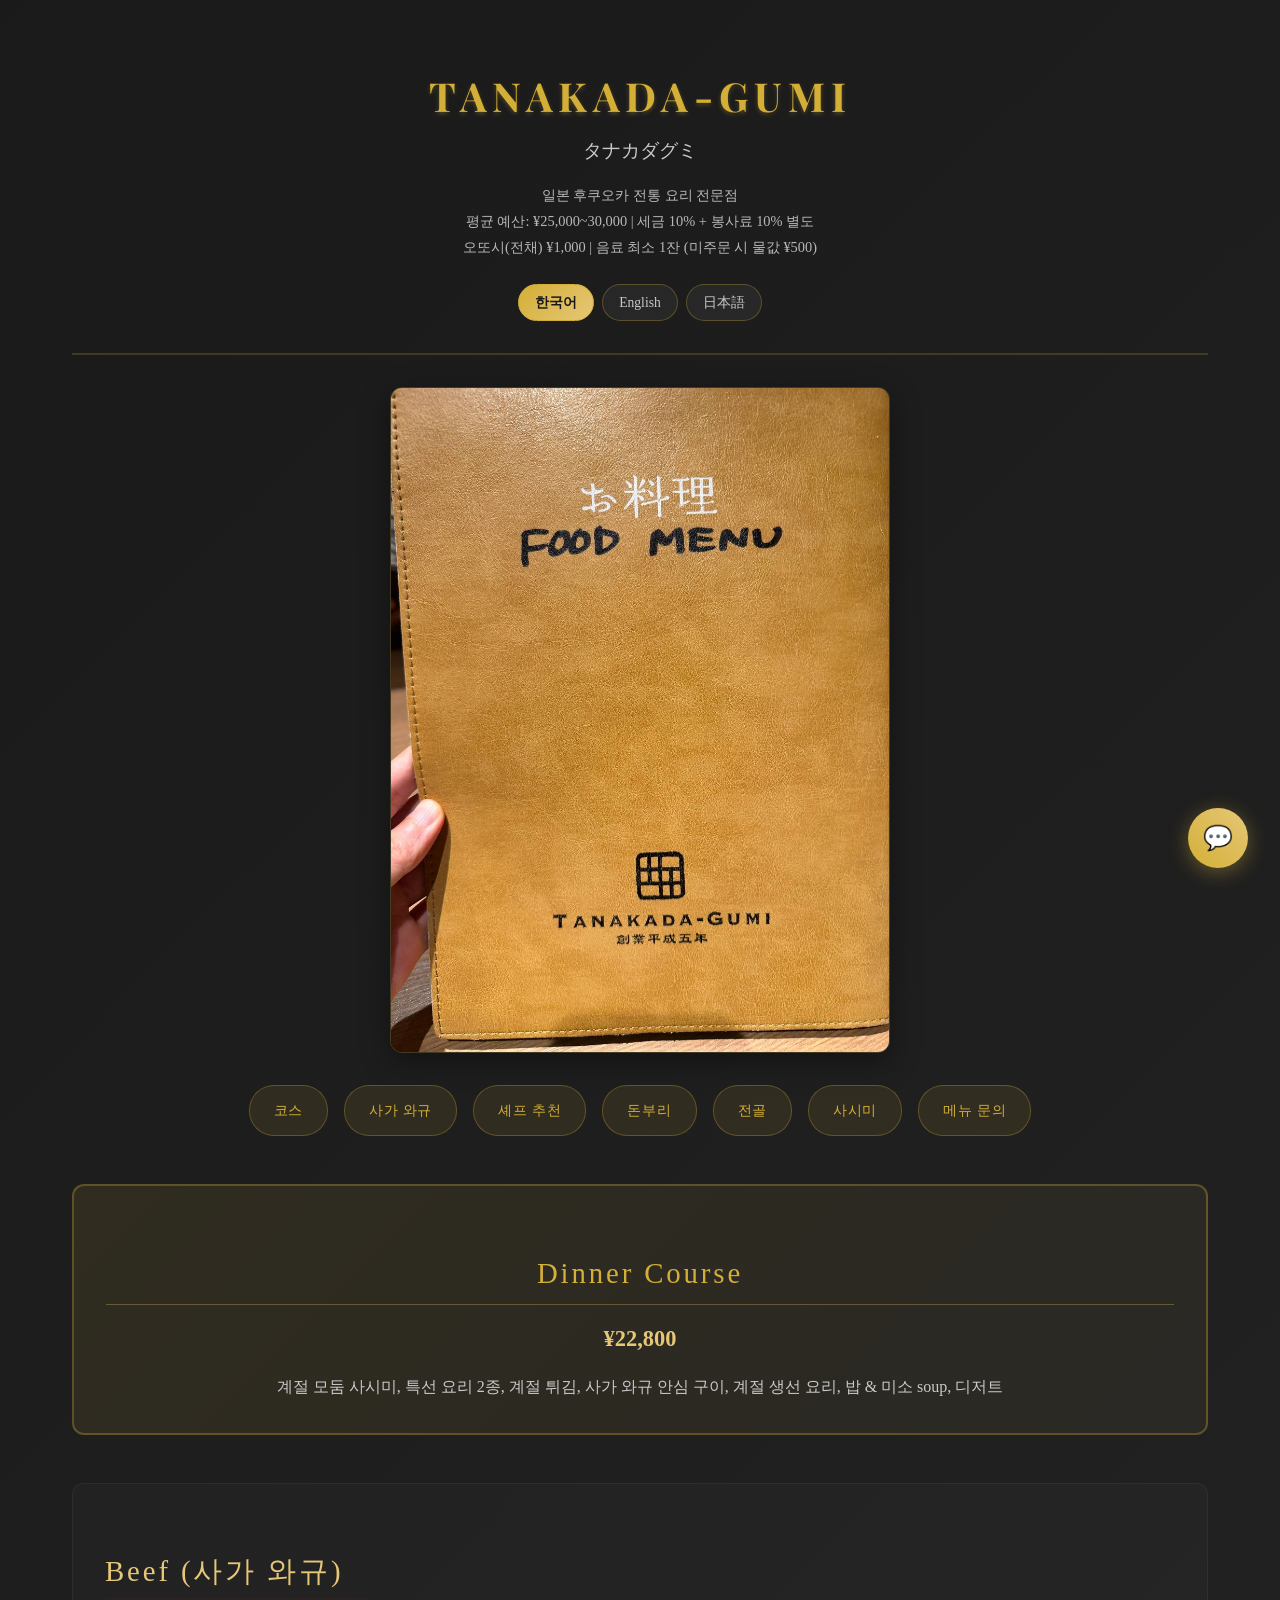
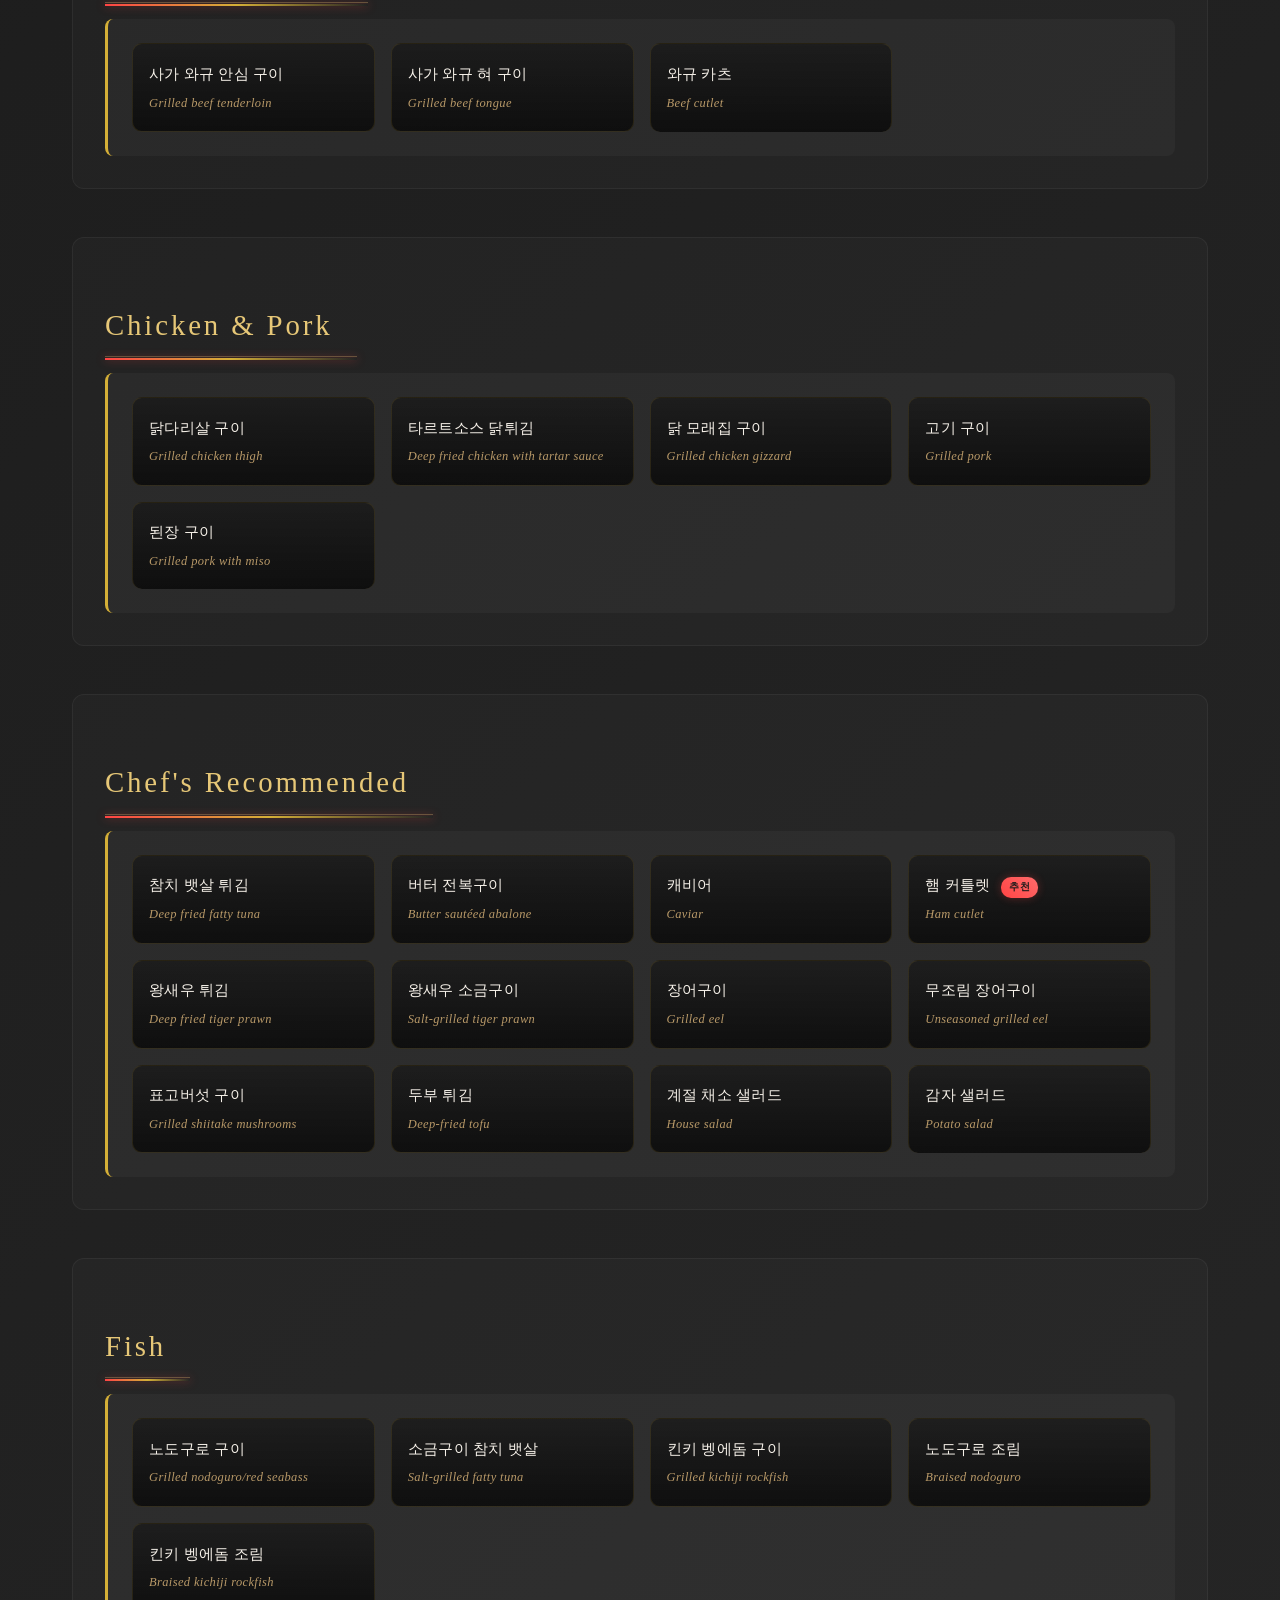
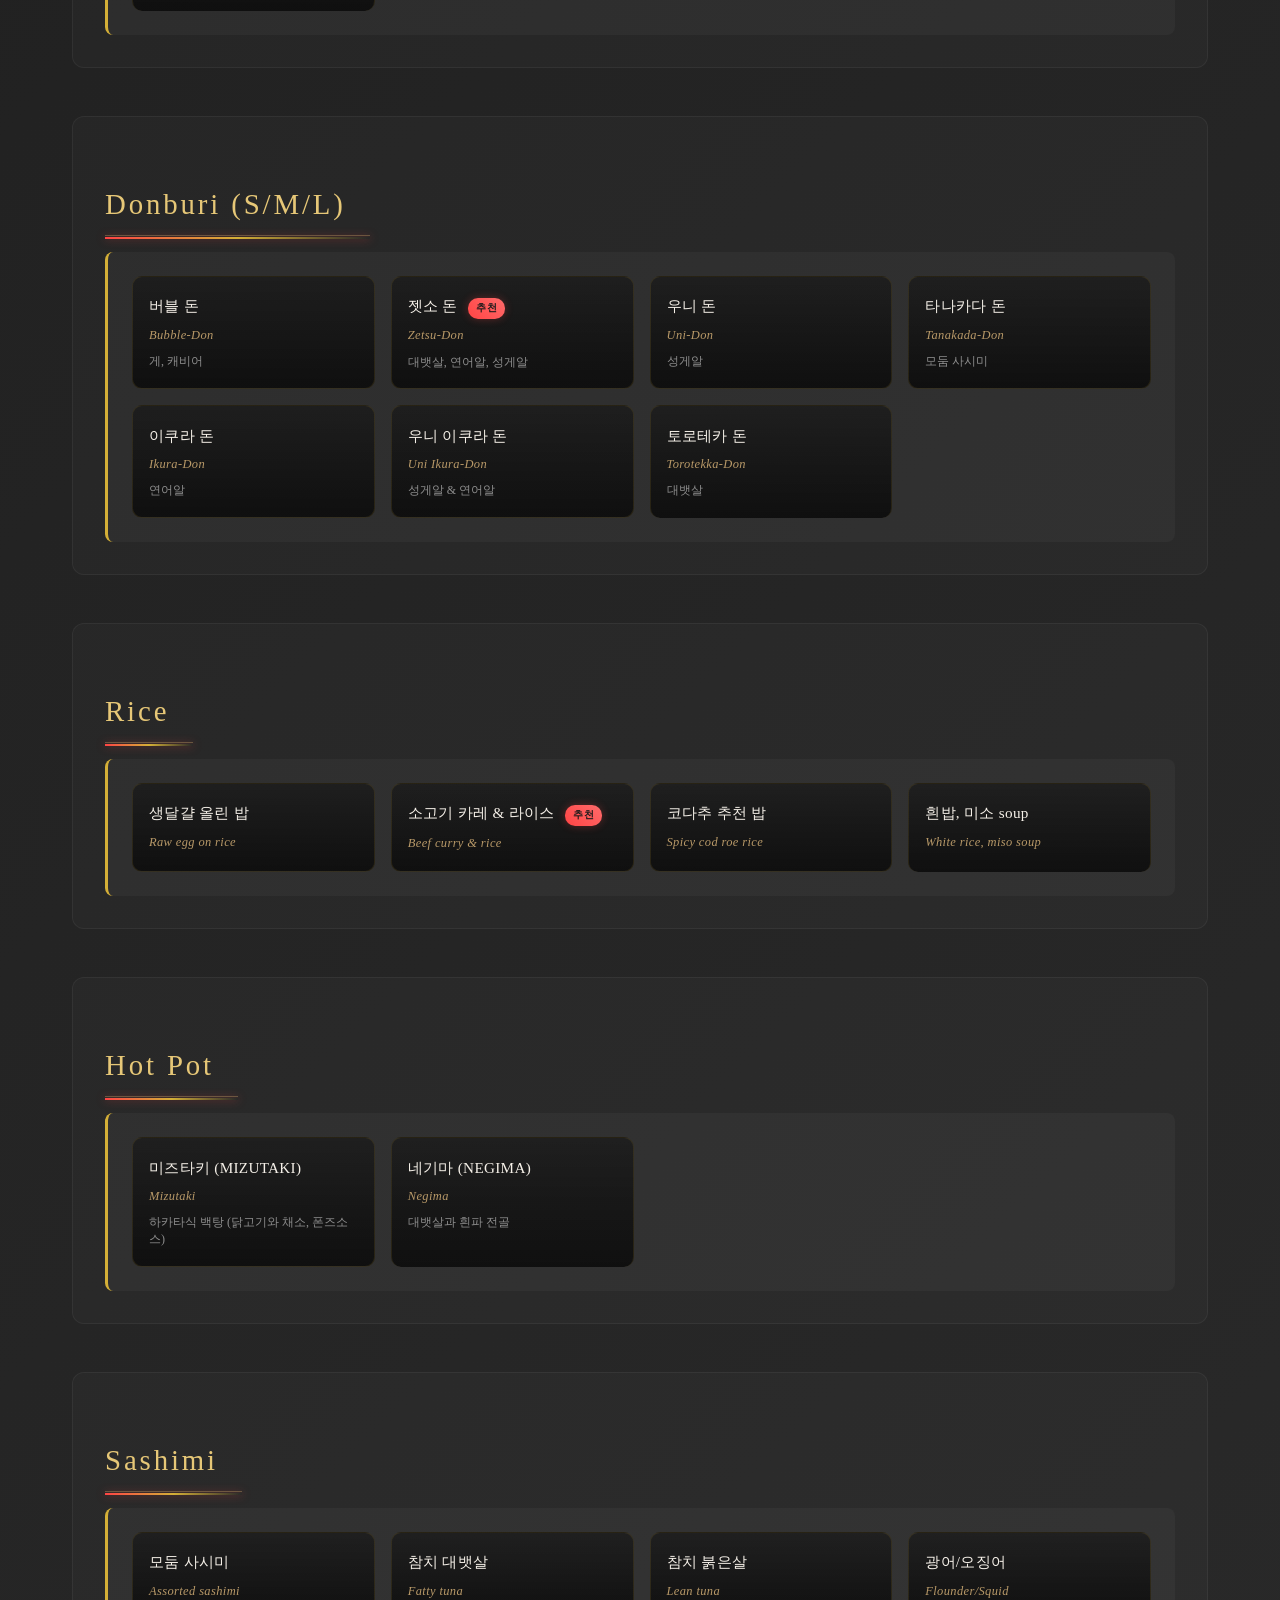
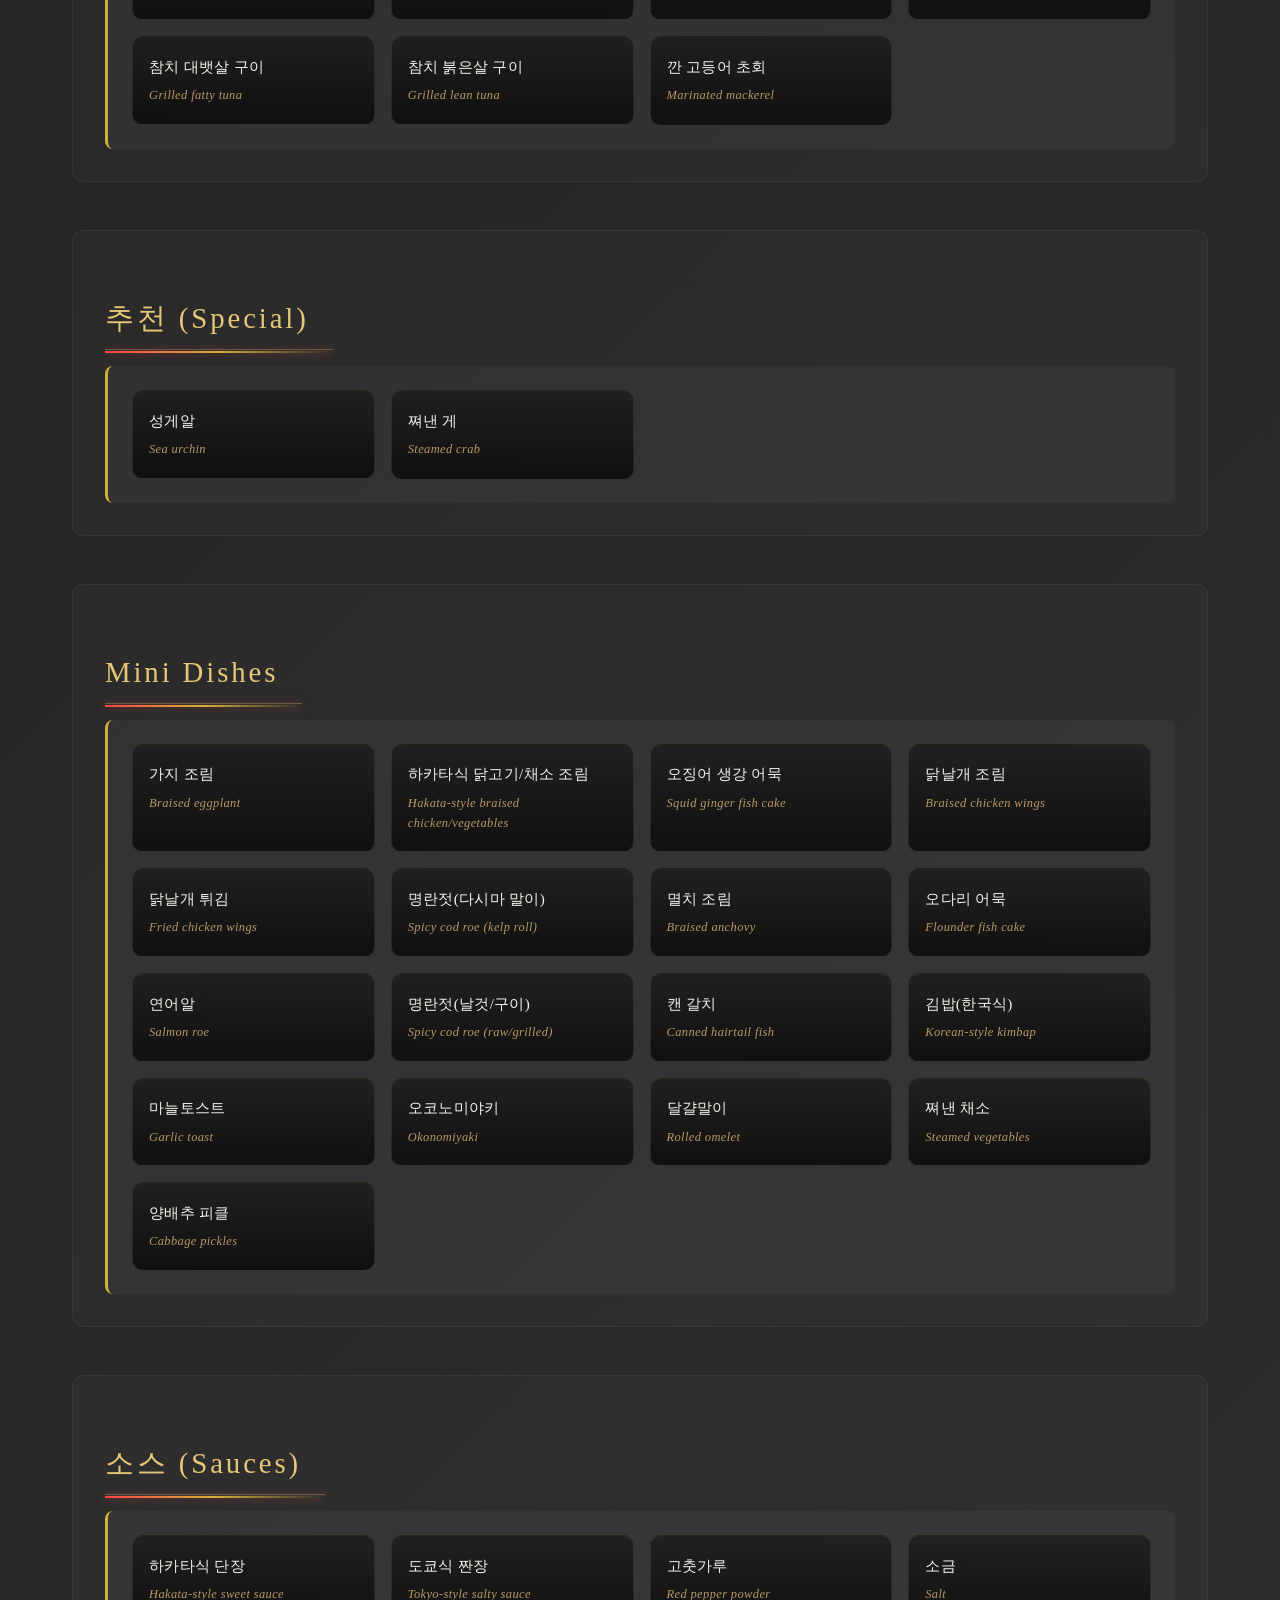
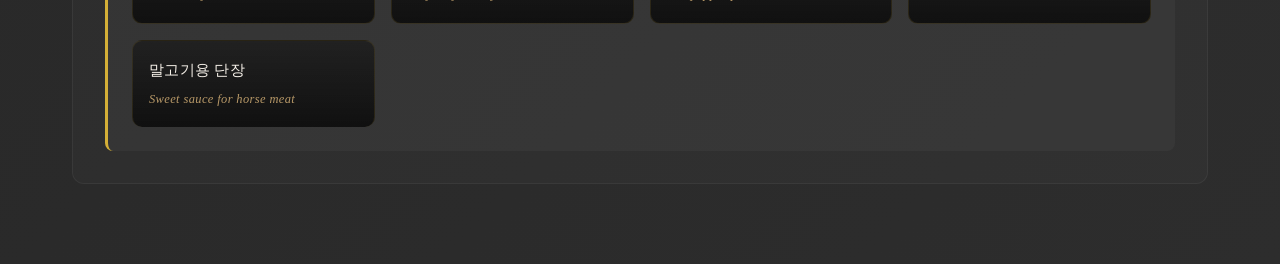
==== commit b37382e1: "feat: 중복 메뉴 페이지 사진 제거, 개별 dish 카드만 표시" ====
--- a/index.html
+++ b/index.html
@@ -39,120 +39,72 @@
         </nav>
 
         <section id="course" class="menu-section course-section">
-            <div class="section-image">
-                <img src="images/menu-2.jpg" alt="Dinner Course" loading="lazy" onclick="openLightbox(this.src)">
-                <div class="section-image-hint">🔍 메뉴판 사진 크게 보기</div>
-            </div>
             <h2 class="course-title">Dinner Course</h2>
             <div class="course-price">¥22,800</div>
             <div class="course-description">계절 모둠 사시미, 특선 요리 2종, 계절 튀김, 사가 와규 안심 구이, 계절 생선 요리, 밥 & 미소 soup, 디저트</div>
         </section>
         
         <section id="beef" class="menu-section">
-            <div class="section-image">
-                <img src="images/menu-4.jpg" alt="beef menu" loading="lazy" onclick="openLightbox(this.src)">
-                <div class="section-image-hint">🔍 메뉴판 사진 크게 보기</div>
-            </div>
             <h2 data-section-title="beef"></h2>
             <div class="menu-category">
                 <div data-items="beef"></div>
             </div>
         </section>
         <section id="chicken-pork" class="menu-section">
-            <div class="section-image">
-                <img src="images/menu-4.jpg" alt="chickenPork menu" loading="lazy" onclick="openLightbox(this.src)">
-                <div class="section-image-hint">🔍 메뉴판 사진 크게 보기</div>
-            </div>
             <h2 data-section-title="chickenPork"></h2>
             <div class="menu-category">
                 <div data-items="chickenPork"></div>
             </div>
         </section>
         <section id="recommended" class="menu-section">
-            <div class="section-image">
-                <img src="images/menu-5.jpg" alt="recommended menu" loading="lazy" onclick="openLightbox(this.src)">
-                <div class="section-image-hint">🔍 메뉴판 사진 크게 보기</div>
-            </div>
             <h2 data-section-title="recommended"></h2>
             <div class="menu-category">
                 <div data-items="recommended"></div>
             </div>
         </section>
         <section id="fish" class="menu-section">
-            <div class="section-image">
-                <img src="images/menu-5.jpg" alt="fish menu" loading="lazy" onclick="openLightbox(this.src)">
-                <div class="section-image-hint">🔍 메뉴판 사진 크게 보기</div>
-            </div>
             <h2 data-section-title="fish"></h2>
             <div class="menu-category">
                 <div data-items="fish"></div>
             </div>
         </section>
         <section id="donburi" class="menu-section">
-            <div class="section-image">
-                <img src="images/menu-6.jpg" alt="donburi menu" loading="lazy" onclick="openLightbox(this.src)">
-                <div class="section-image-hint">🔍 메뉴판 사진 크게 보기</div>
-            </div>
             <h2 data-section-title="donburi"></h2>
             <div class="menu-category">
                 <div data-items="donburi"></div>
             </div>
         </section>
         <section id="rice" class="menu-section">
-            <div class="section-image">
-                <img src="images/menu-6.jpg" alt="rice menu" loading="lazy" onclick="openLightbox(this.src)">
-                <div class="section-image-hint">🔍 메뉴판 사진 크게 보기</div>
-            </div>
             <h2 data-section-title="rice"></h2>
             <div class="menu-category">
                 <div data-items="rice"></div>
             </div>
         </section>
         <section id="hotpot" class="menu-section">
-            <div class="section-image">
-                <img src="images/menu-3.jpg" alt="hotPot menu" loading="lazy" onclick="openLightbox(this.src)">
-                <div class="section-image-hint">🔍 메뉴판 사진 크게 보기</div>
-            </div>
             <h2 data-section-title="hotPot"></h2>
             <div class="menu-category">
                 <div data-items="hotPot"></div>
             </div>
         </section>
         <section id="sashimi" class="menu-section">
-            <div class="section-image">
-                <img src="images/menu-8.jpg" alt="sashimi menu" loading="lazy" onclick="openLightbox(this.src)">
-                <div class="section-image-hint">🔍 메뉴판 사진 크게 보기</div>
-            </div>
             <h2 data-section-title="sashimi"></h2>
             <div class="menu-category">
                 <div data-items="sashimi"></div>
             </div>
         </section>
         <section id="special" class="menu-section">
-            <div class="section-image">
-                <img src="images/menu-8.jpg" alt="special menu" loading="lazy" onclick="openLightbox(this.src)">
-                <div class="section-image-hint">🔍 메뉴판 사진 크게 보기</div>
-            </div>
             <h2 data-section-title="special"></h2>
             <div class="menu-category">
                 <div data-items="special"></div>
             </div>
         </section>
         <section id="mini-dishes" class="menu-section">
-            <div class="section-image">
-                <img src="images/menu-7.jpg" alt="miniDishes menu" loading="lazy" onclick="openLightbox(this.src)">
-                <div class="section-image-hint">🔍 메뉴판 사진 크게 보기</div>
-            </div>
             <h2 data-section-title="miniDishes"></h2>
             <div class="menu-category">
                 <div data-items="miniDishes"></div>
             </div>
         </section>
         <section id="sauces" class="menu-section">
-            <div class="section-image">
-                <img src="images/menu-8.jpg" alt="sauces menu" loading="lazy" onclick="openLightbox(this.src)">
-                <div class="section-image-hint">🔍 메뉴판 사진 크게 보기</div>
-            </div>
             <h2 data-section-title="sauces"></h2>
             <div class="menu-category">
                 <div data-items="sauces"></div>
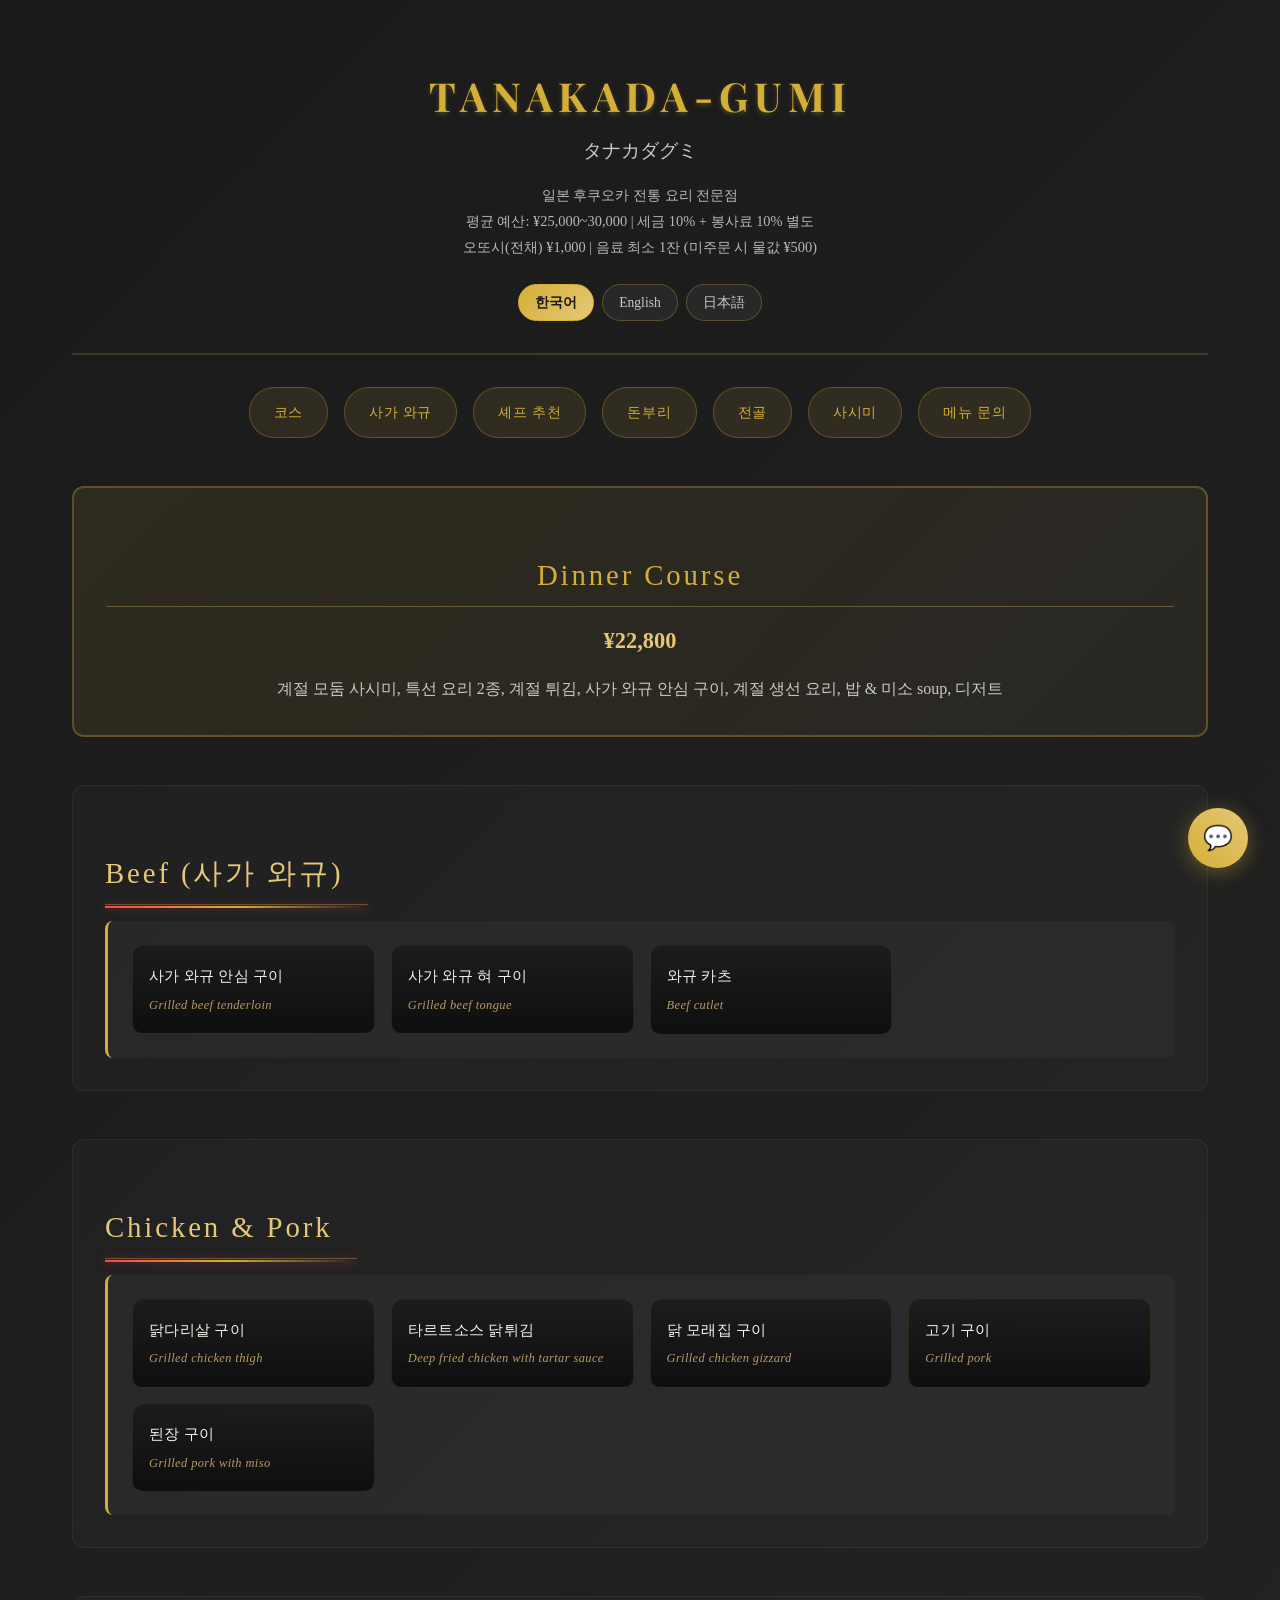
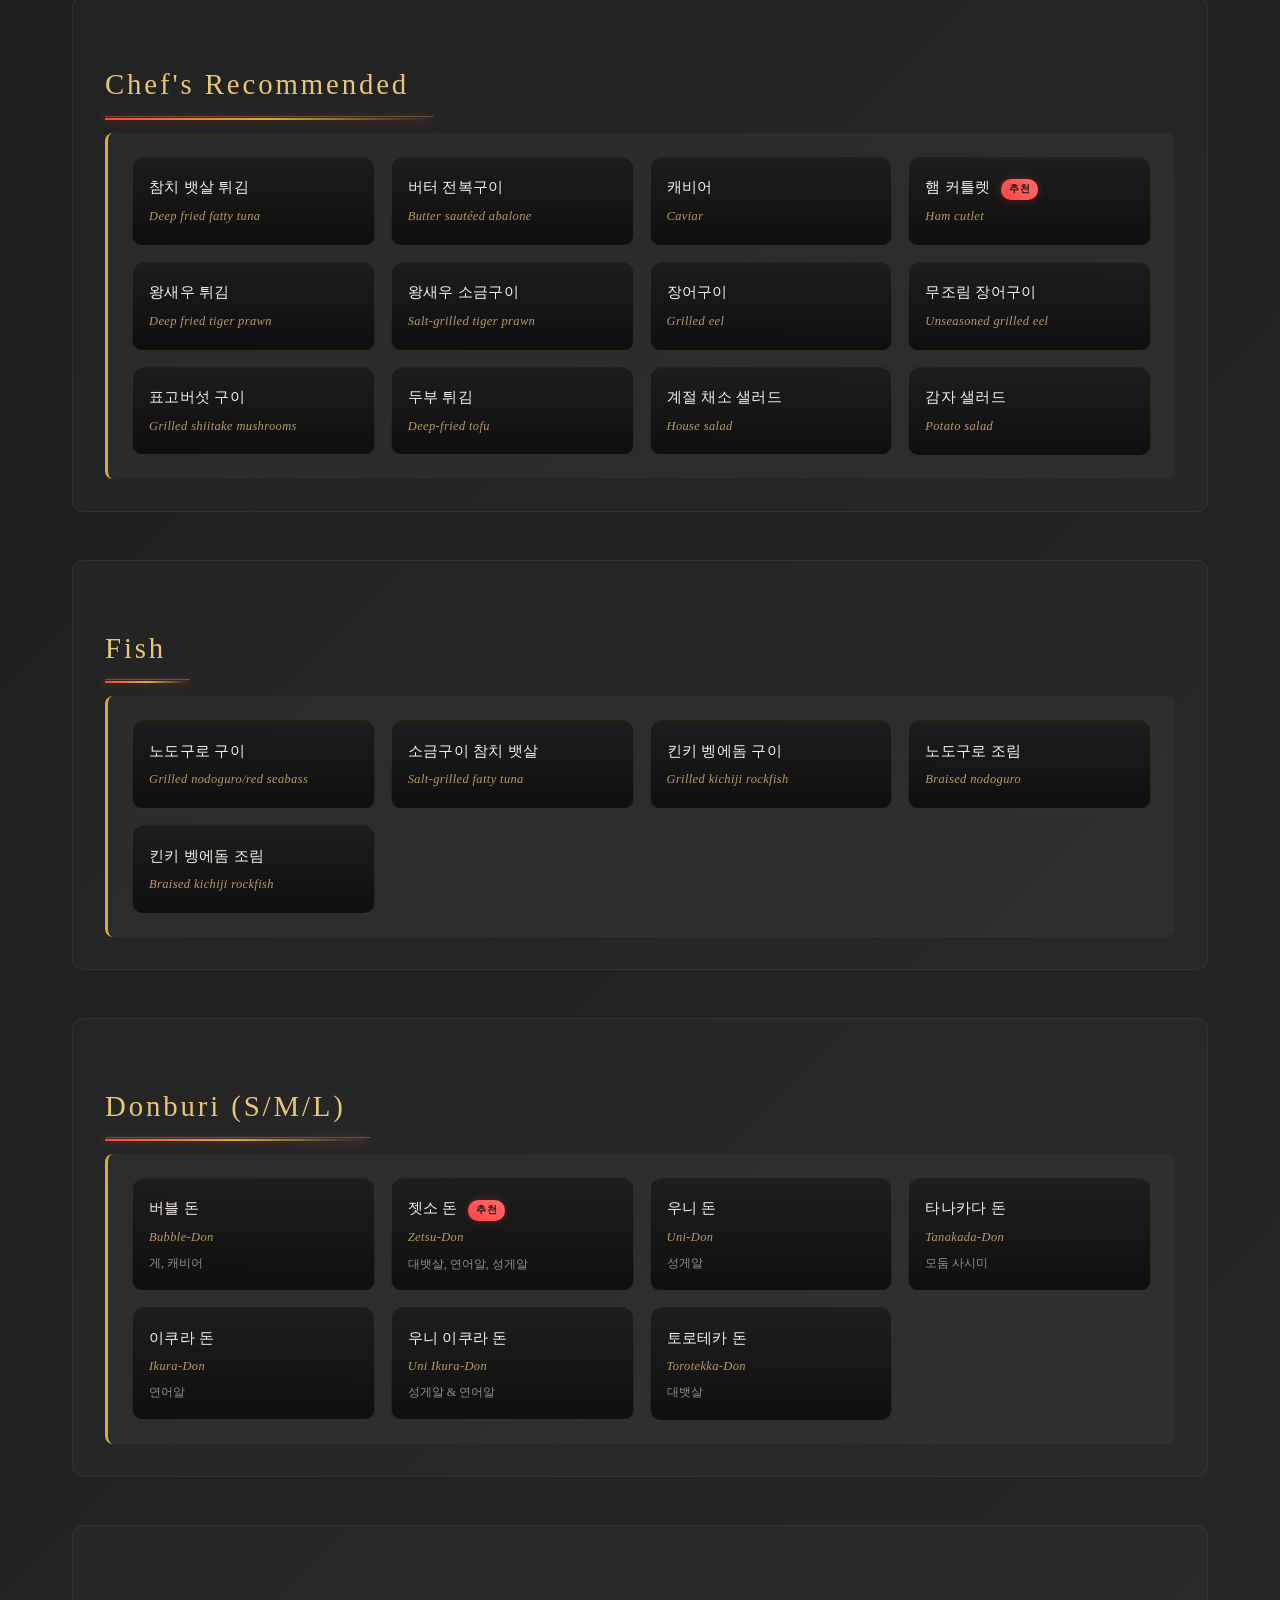
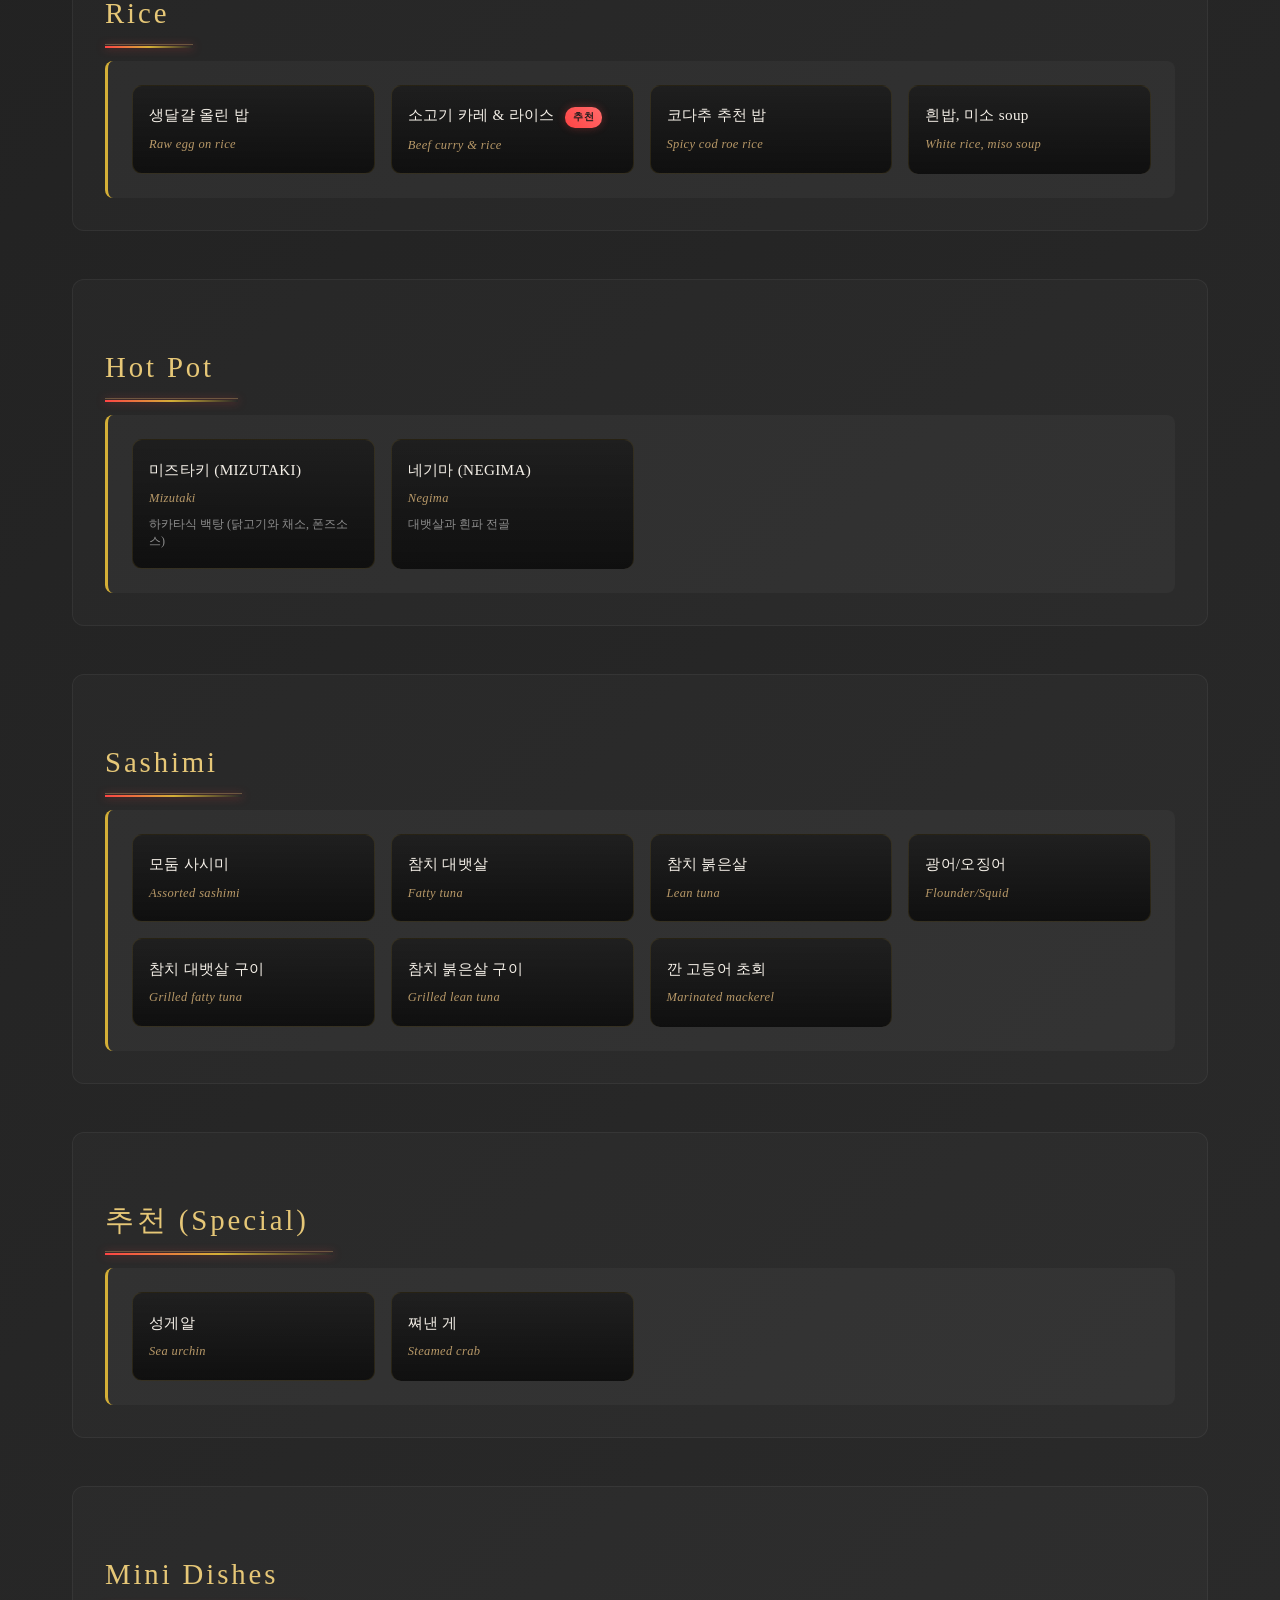
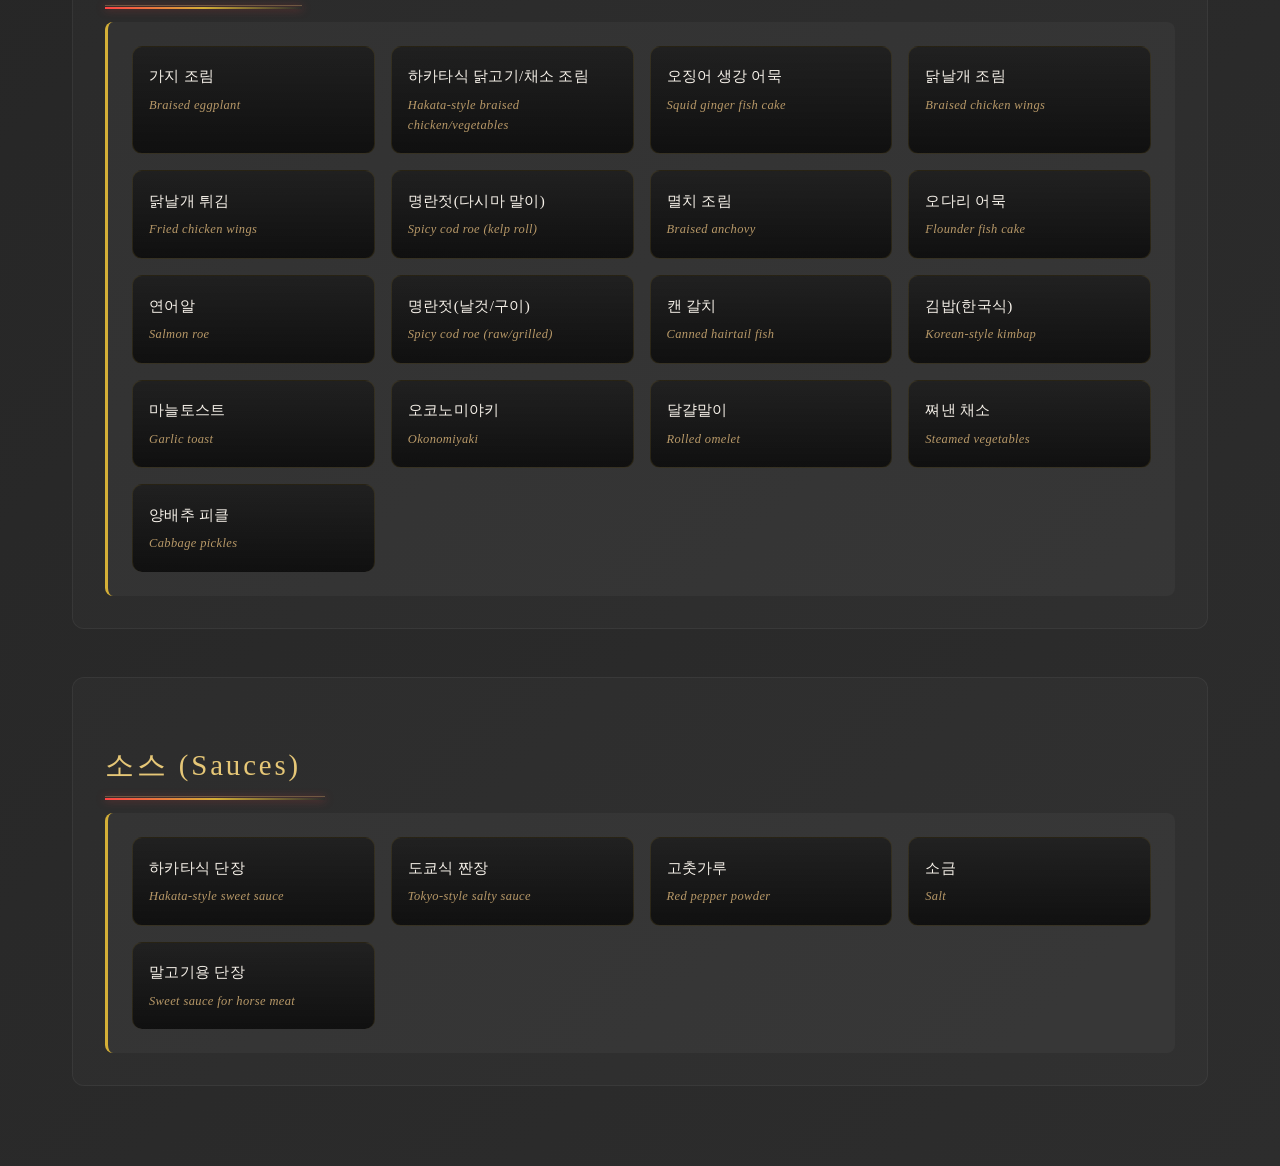
==== commit d1801d17: "fix: 메뉴판 통째로 사진 제거, 개별 음식 사진만 표시, 비율 수정" ====
--- a/index.html
+++ b/index.html
@@ -23,10 +23,6 @@
                 <a href="index-ja.html" class="lang-btn">日本語</a>
             </div>
         </header>
-
-        <div class="hero-image">
-            <img src="images/menu-1.jpg" alt="TANAKADA-GUMI Menu Cover" onclick="openLightbox(this.src)">
-        </div>
 
         <nav class="nav">
             <a href="#course" class="nav-button">코스</a>
--- a/style.css
+++ b/style.css
@@ -65,23 +65,6 @@
 }
 
 /* Hero Image */
-.hero-image {
-  margin: 0 auto 2rem auto;
-  max-width: 500px;
-  text-align: center;
-  border-radius: 12px;
-  overflow: hidden;
-  box-shadow: 0 8px 30px rgba(0, 0, 0, 0.4);
-  border: 1px solid rgba(212, 175, 55, 0.2);
-}
-.hero-image img {
-  width: 100%;
-  height: auto;
-  display: block;
-  cursor: zoom-in;
-  transition: transform 0.3s ease;
-}
-.hero-image img:hover { transform: scale(1.02); }
 
 /* Section Image */
 .section-image {
@@ -195,29 +178,6 @@
   gap: 1rem;
 }
 
-.item-photo {
-  flex-shrink: 0;
-  width: 80px;
-  height: 80px;
-  border-radius: 8px;
-  overflow: hidden;
-  cursor: pointer;
-}
-
-.item-photo img {
-  width: 100%;
-  height: 100%;
-  object-fit: cover;
-  transition: transform 0.3s ease;
-}
-
-.item-photo img:hover {
-  transform: scale(1.1);
-}
-
-.item-text {
-  flex: 1;
-}
 .menu-item:last-child { border-bottom: none; }
 .item-name { font-weight: 500; color: #f5f2e8; margin-bottom: 0.2rem; }
 .item-name-en { font-size: 0.85rem; color: #a8a8a8; font-style: italic; }
@@ -317,14 +277,13 @@
 }
 .menu-item .dish-photo {
   width: 100%;
-  aspect-ratio: 4/3;
   overflow: hidden;
   background: #0a0a0a;
+  border-radius: 8px 8px 0 0;
 }
 .menu-item .dish-photo img {
   width: 100%;
-  height: 100%;
-  object-fit: cover;
+  height: auto;
   display: block;
   transition: transform 0.4s ease;
   cursor: zoom-in;
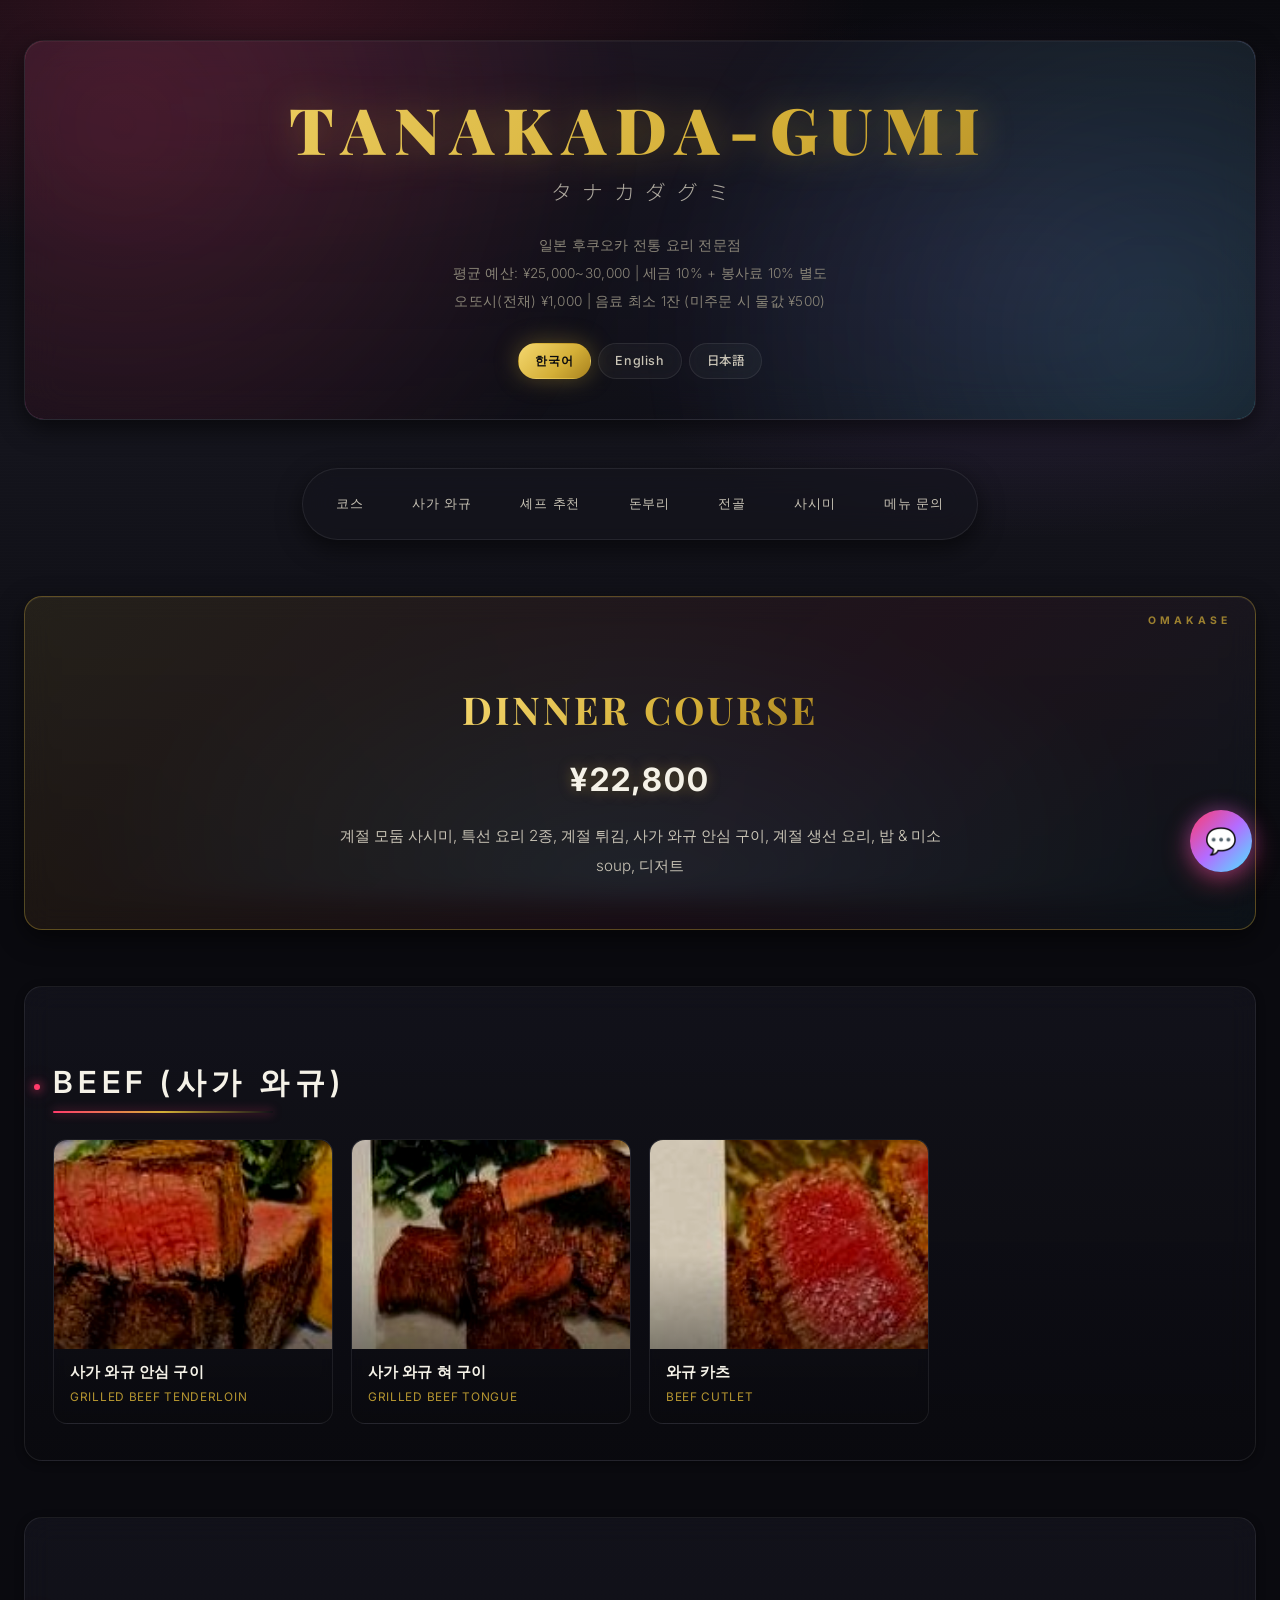
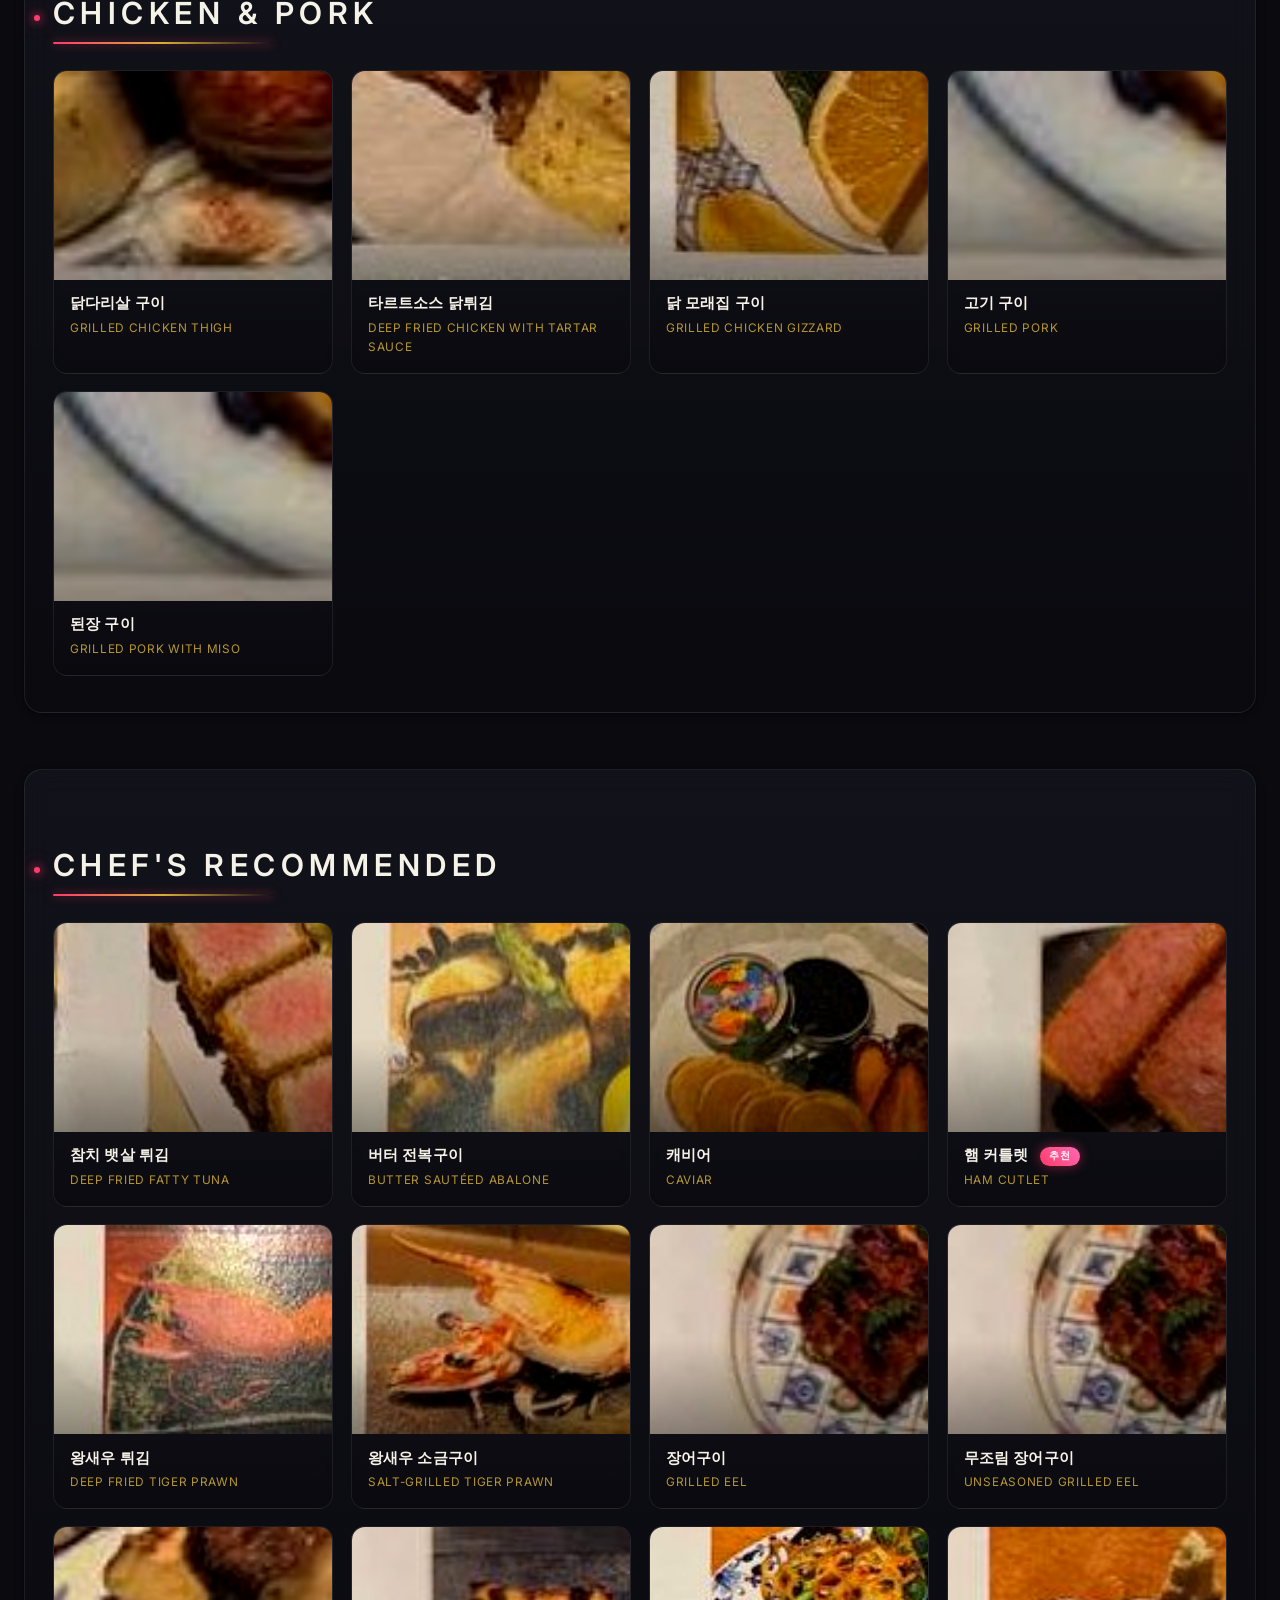
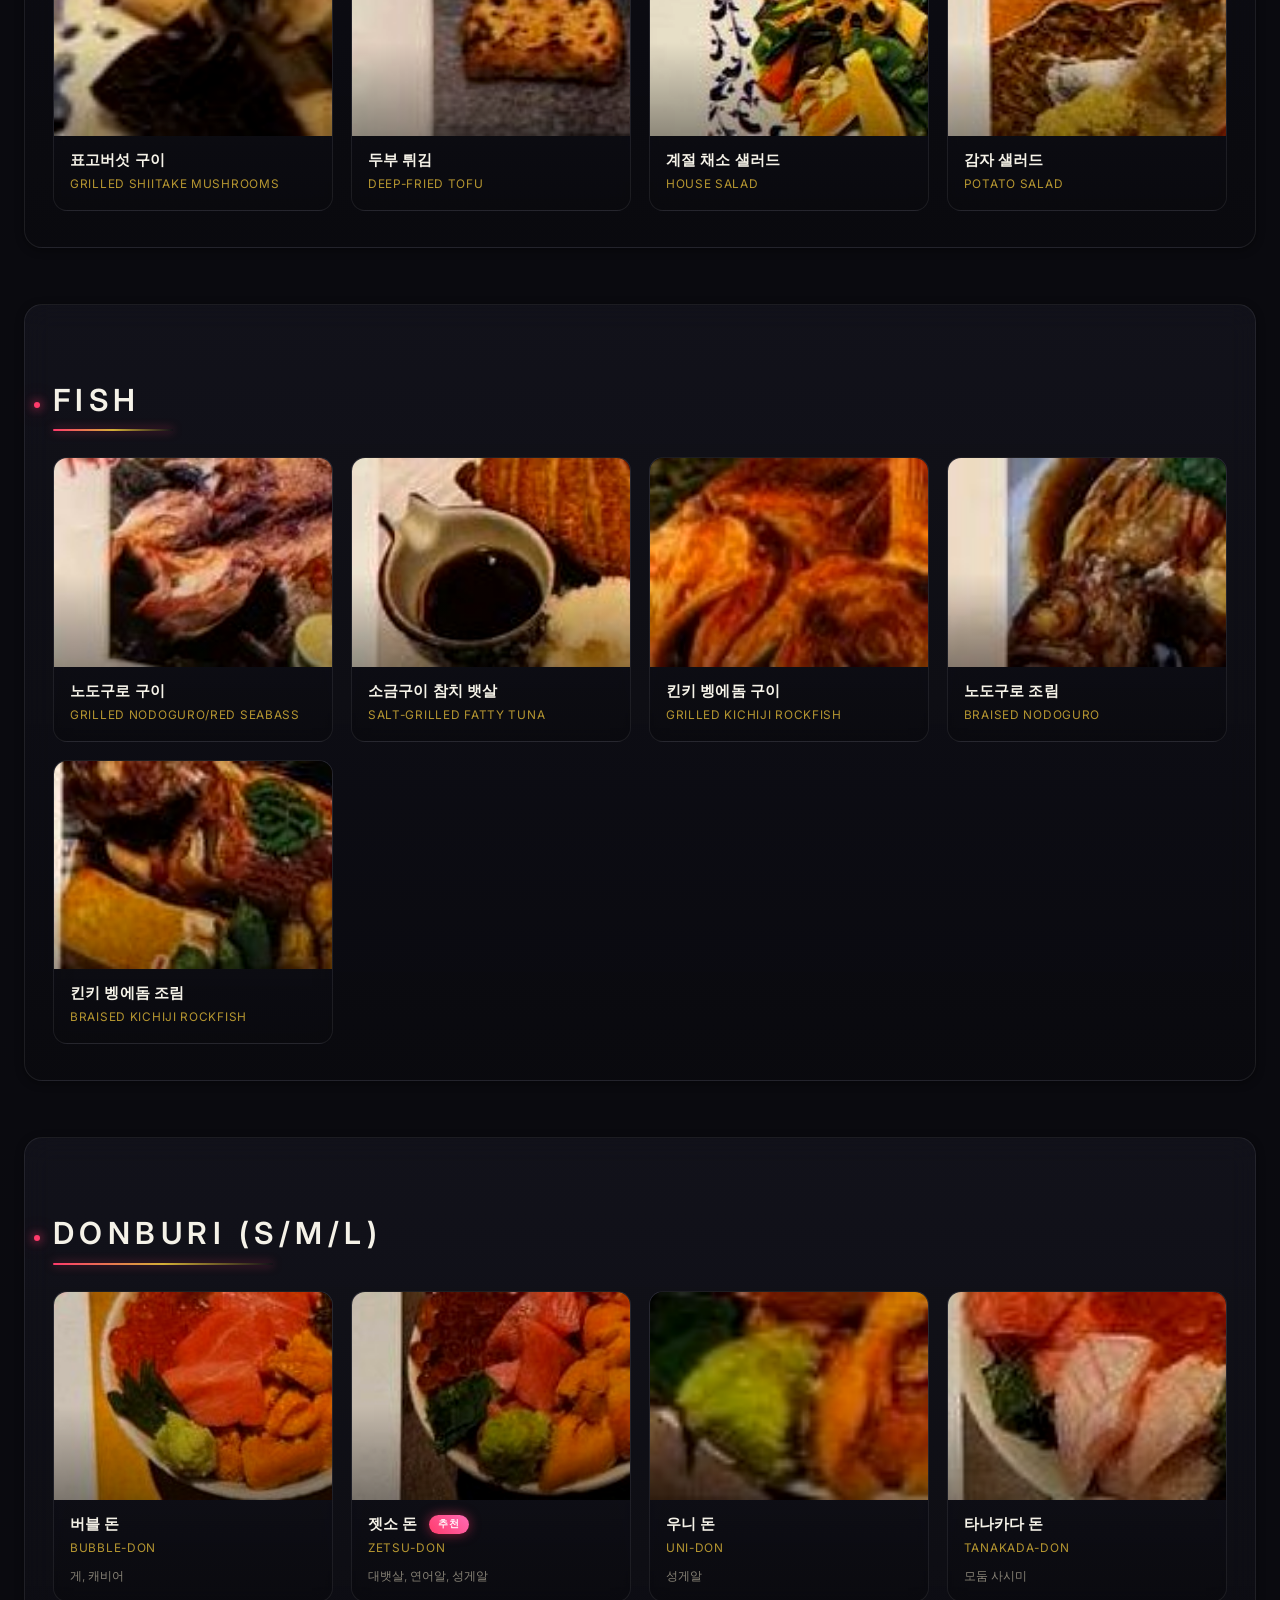
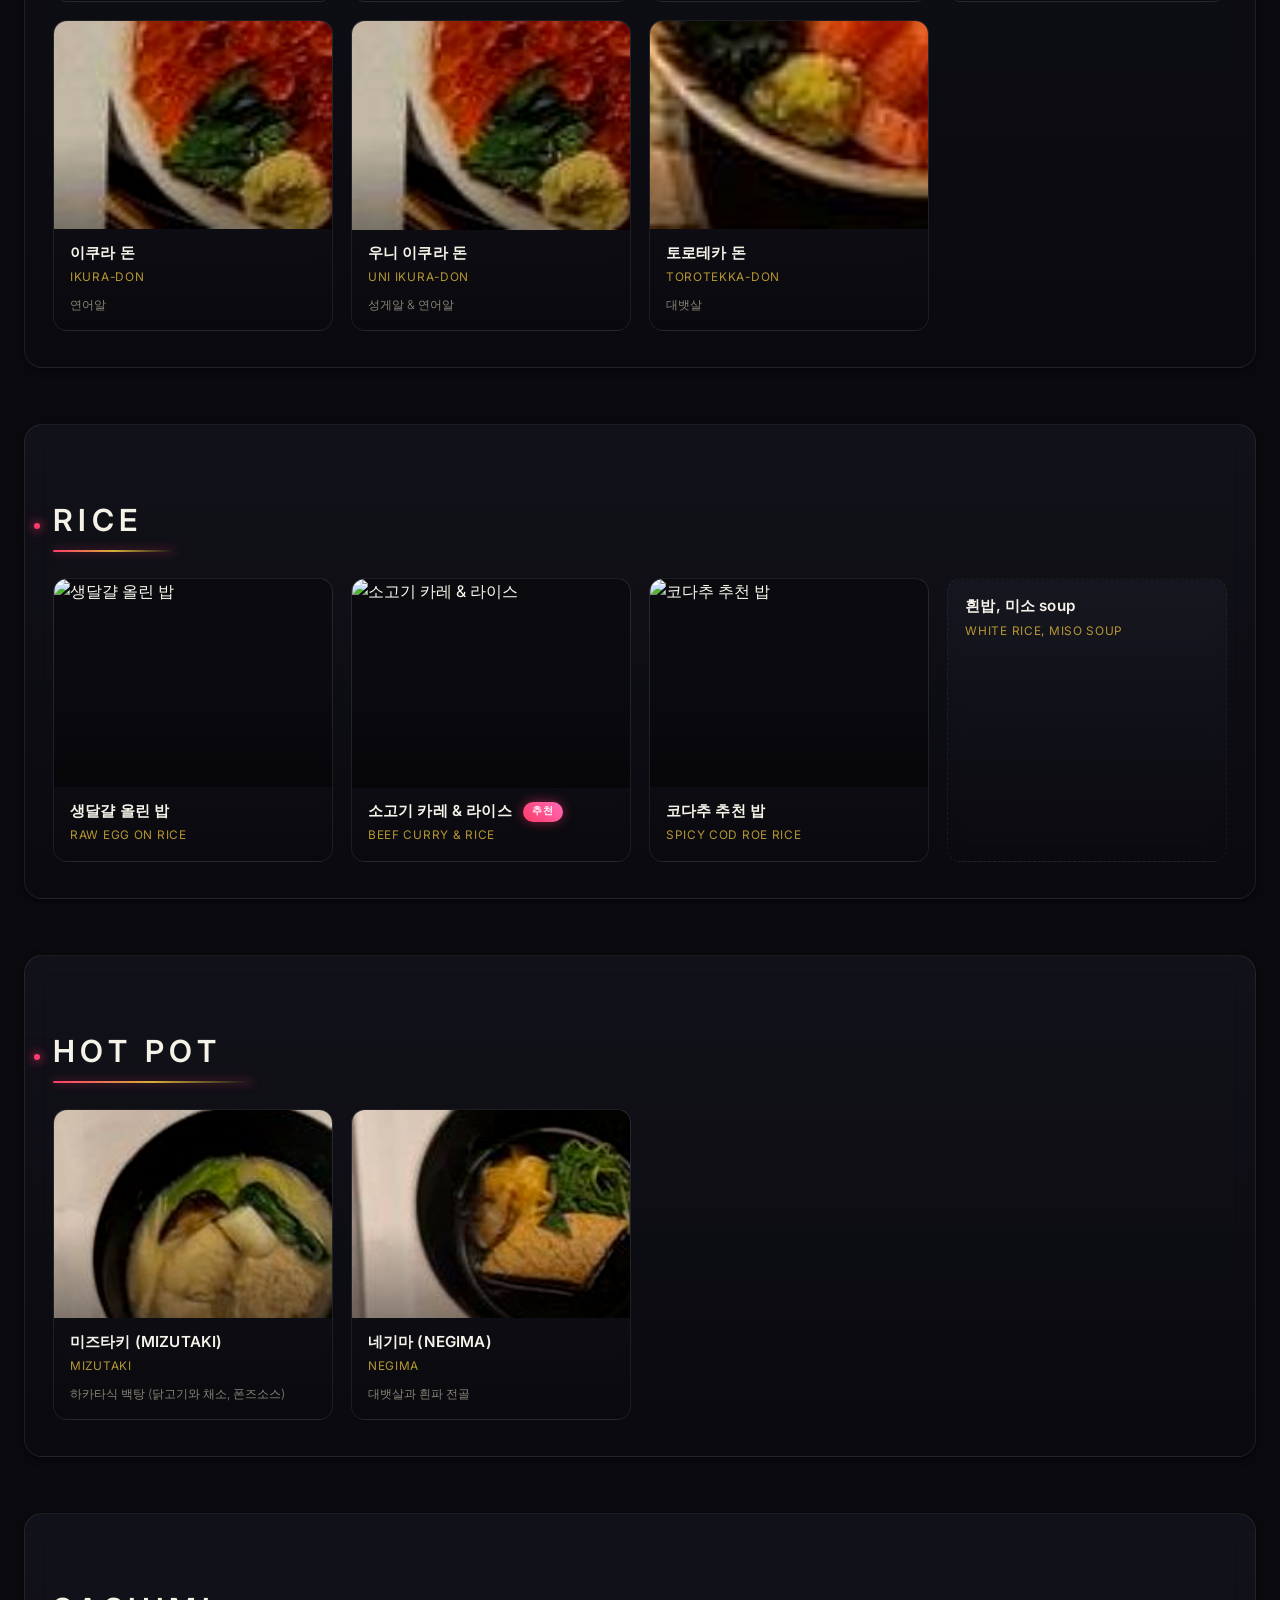
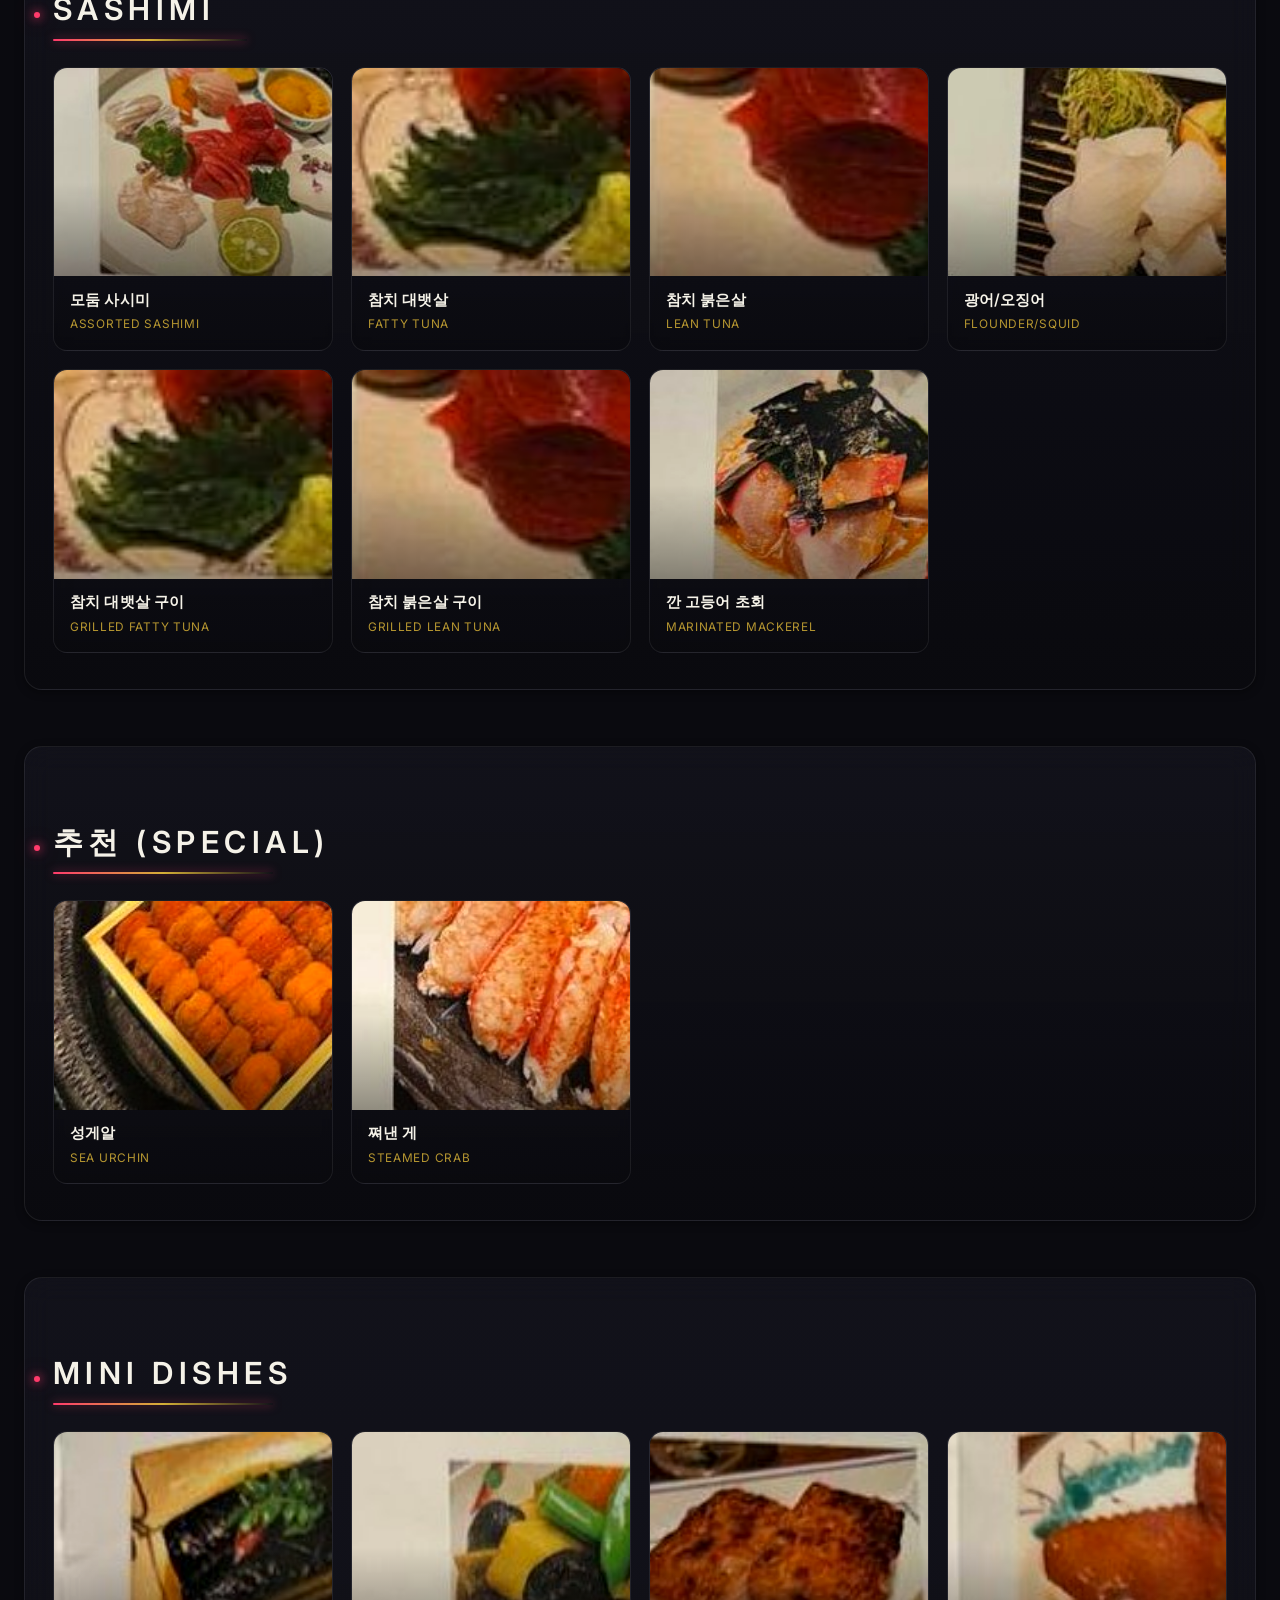
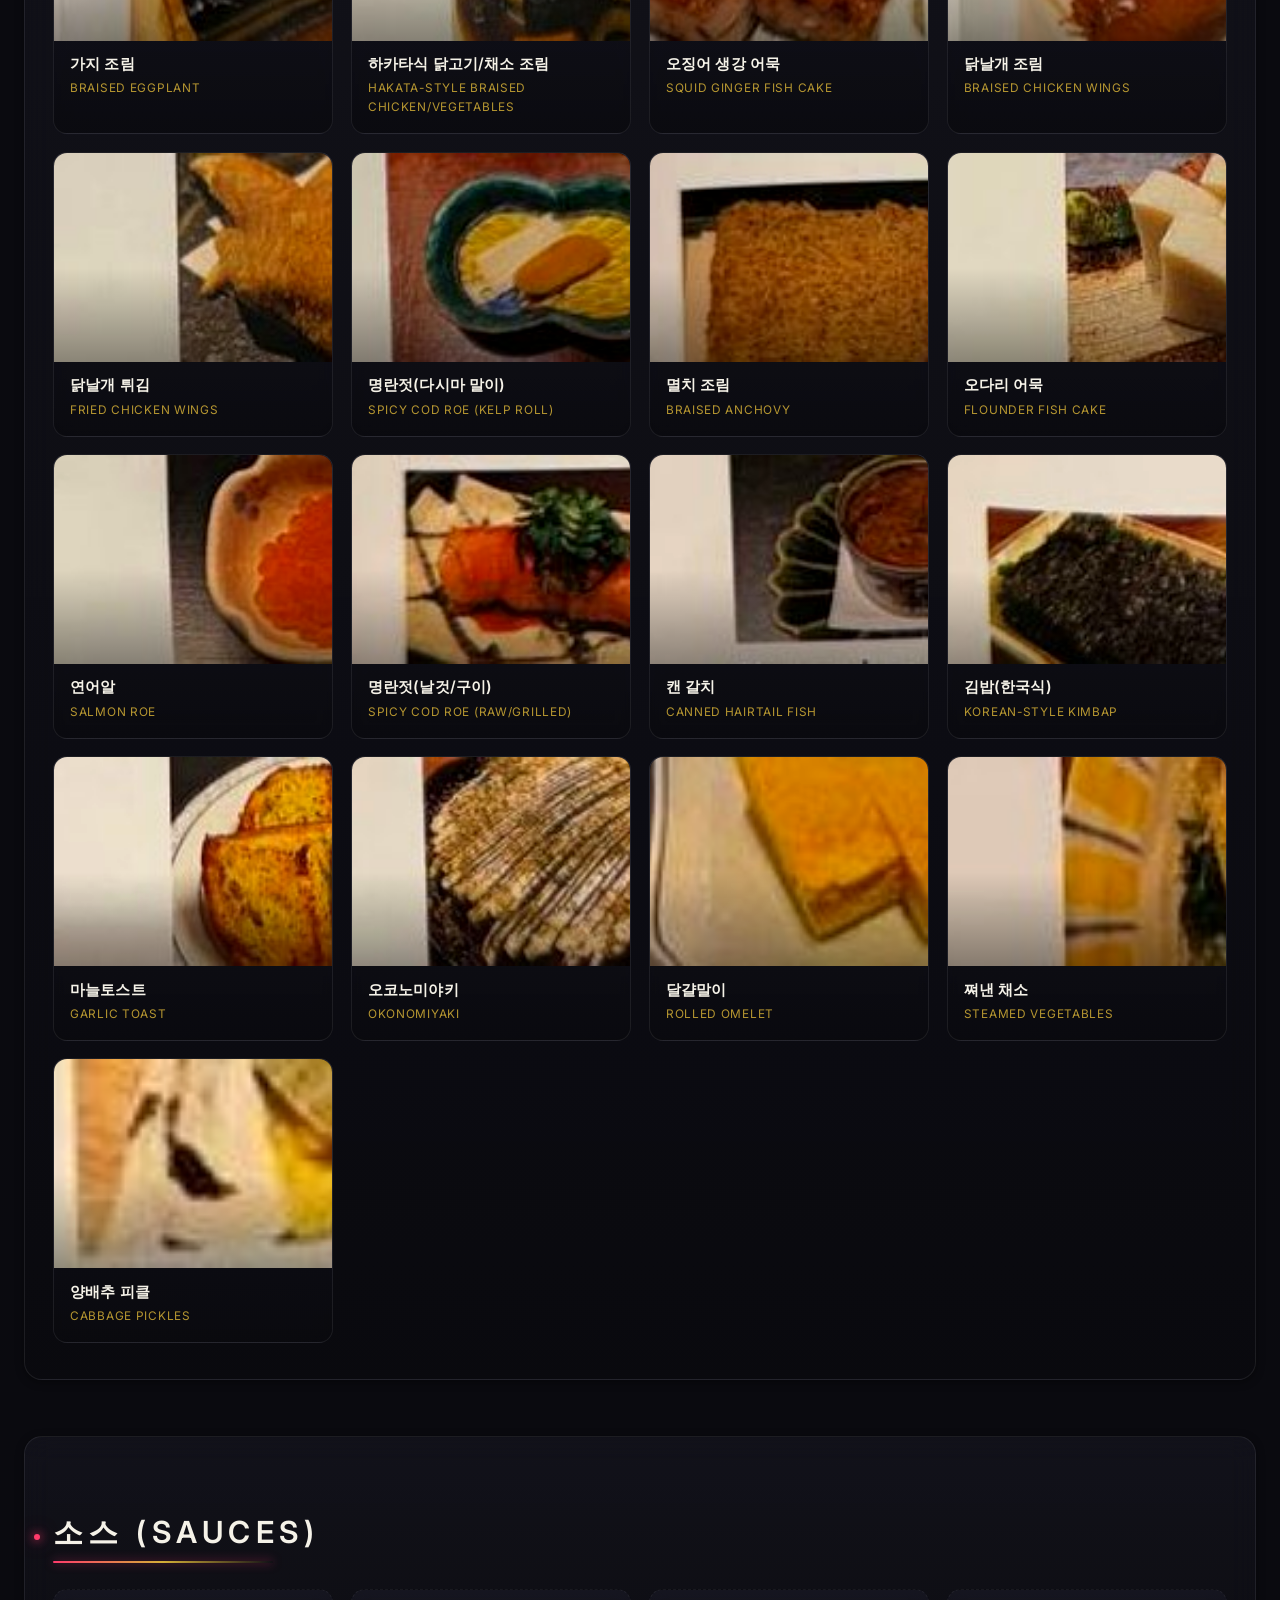
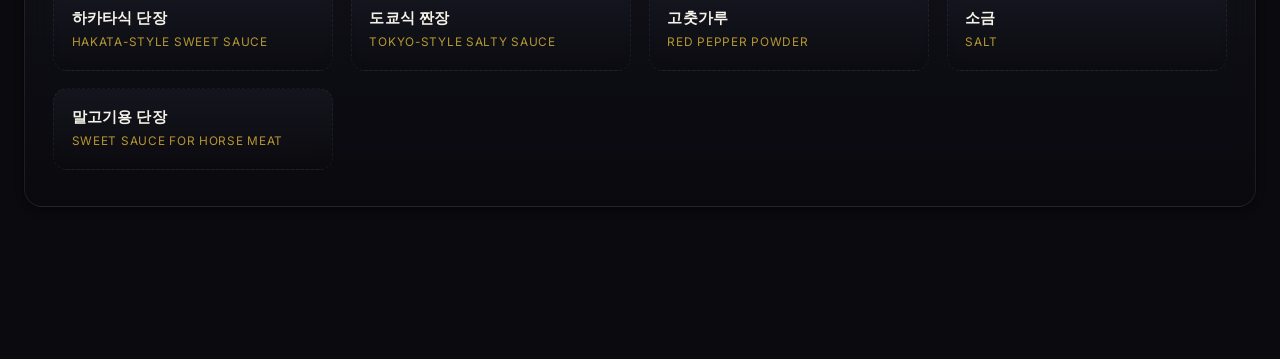
==== commit d1bc9a48: "feat: 메뉴 사진 텍스트 제거 + 도쿄 이자가야 네온 디자인 이미지 정리: - 31개 메뉴 사진에서 영어 텍스트 제거 (하단/상단 크롭) - 텍스트만 있는 잘못된 이미지 3개 " ====
--- a/index.html
+++ b/index.html
@@ -165,7 +165,19 @@
     }
     document.addEventListener("keydown", e => { if (e.key === "Escape") closeLightbox(); });
 
-    document.addEventListener("DOMContentLoaded", renderAll);
+    document.addEventListener("DOMContentLoaded", () => {
+        renderAll();
+        // Scroll fade-in animation
+        const io = new IntersectionObserver((entries) => {
+            entries.forEach(e => {
+                if (e.isIntersecting) {
+                    e.target.classList.add("in-view");
+                    io.unobserve(e.target);
+                }
+            });
+        }, { threshold: 0.08, rootMargin: "0px 0px -40px 0px" });
+        document.querySelectorAll(".menu-section").forEach(s => io.observe(s));
+    });
 
     document.querySelectorAll('a[href^="#"]').forEach(a => {
         a.addEventListener("click", e => {
--- a/style.css
+++ b/style.css
@@ -1,374 +1,732 @@
-@import url('https://fonts.googleapis.com/css2?family=Playfair+Display:wght@700;900&family=Noto+Sans+JP:wght@300;500;700&family=Inter:wght@300;400;500&display=swap');
-
-/* Reset and Base Styles */
-* { margin: 0; padding: 0; box-sizing: border-box; }
+/* ============================================================
+   TANAKADA-GUMI — Tokyo Izakaya × Neon Hip Vibe
+   Redesigned 2026-04-27
+   Stack: Inter + Noto Sans JP + Playfair Display
+   Aesthetic: glassmorphism, neon glow, gradient borders
+============================================================ */
+
+@import url('https://fonts.googleapis.com/css2?family=Playfair+Display:wght@700;900&family=Noto+Sans+JP:wght@300;400;500;700;900&family=Inter:wght@300;400;500;600;700&display=swap');
+
+/* ---------- DESIGN TOKENS ---------- */
+:root {
+  --bg-0: #0a0a0f;
+  --bg-1: #14141c;
+  --bg-2: #1c1c28;
+  --ink-0: #f5f2e8;
+  --ink-1: #c9c4b6;
+  --ink-2: #8a8578;
+
+  --gold-0: #f4d76e;
+  --gold-1: #d4af37;
+  --gold-2: #a8821f;
+
+  --neon-red:    #ff3b6b;
+  --neon-pink:   #ff6bb5;
+  --neon-cyan:   #4de8ff;
+  --neon-violet: #b46bff;
+
+  --grad-neon: linear-gradient(135deg, var(--neon-red) 0%, var(--neon-violet) 50%, var(--neon-cyan) 100%);
+  --grad-gold: linear-gradient(135deg, var(--gold-0), var(--gold-1) 60%, var(--gold-2));
+
+  --glass: rgba(255,255,255,0.04);
+  --glass-strong: rgba(255,255,255,0.07);
+  --glass-border: rgba(255,255,255,0.08);
+
+  --shadow-sm: 0 2px 8px rgba(0,0,0,0.4);
+  --shadow-md: 0 8px 24px rgba(0,0,0,0.55);
+  --shadow-lg: 0 18px 48px rgba(0,0,0,0.7);
+  --glow-red:  0 0 18px rgba(255, 59, 107, 0.45);
+  --glow-gold: 0 0 24px rgba(212, 175, 55, 0.35);
+  --glow-cyan: 0 0 18px rgba(77, 232, 255, 0.35);
+}
+
+/* ---------- RESET ---------- */
+*, *::before, *::after { margin: 0; padding: 0; box-sizing: border-box; }
 
 html {
   scroll-behavior: smooth;
+  -webkit-text-size-adjust: 100%;
   touch-action: manipulation;
-  -webkit-text-size-adjust: 100%;
 }
 
 body {
-  font-family: 'Georgia', 'Times New Roman', 'Hiragino Sans', 'Yu Gothic', sans-serif;
-  background: linear-gradient(135deg, #1a1a1a 0%, #2d2d2d 100%);
-  color: #f5f2e8;
+  font-family: 'Inter', 'Noto Sans JP', 'Hiragino Sans', 'Yu Gothic', system-ui, sans-serif;
+  font-weight: 400;
+  background: var(--bg-0);
+  color: var(--ink-0);
   line-height: 1.6;
   min-height: 100vh;
   -webkit-font-smoothing: antialiased;
-}
-
-/* Typography */
-h1, h2, h3 { font-weight: 300; letter-spacing: 0.1em; margin-bottom: 1rem; }
-h1 { font-size: 2.5rem; color: #d4af37; text-align: center; margin-bottom: 1rem; text-shadow: 0 2px 4px rgba(212, 175, 55, 0.3); }
-h2 { font-size: 1.8rem; color: #e6c777; border-bottom: 1px solid rgba(230, 199, 119, 0.3); padding-bottom: 0.5rem; margin: 2rem 0 1rem 0; }
-h3 { font-size: 1.3rem; color: #f5f2e8; margin: 1.5rem 0 0.8rem 0; }
-
-/* Container */
-.container { max-width: 1200px; margin: 0 auto; padding: 2rem; }
-
+  -moz-osx-font-smoothing: grayscale;
+  overflow-x: hidden;
+  position: relative;
+}
+
+/* ---------- AMBIENT GLOW BG ---------- */
+body::before {
+  content: "";
+  position: fixed;
+  inset: 0;
+  z-index: -2;
+  background:
+    radial-gradient(ellipse 80% 50% at 20% 0%, rgba(255, 59, 107, 0.18), transparent 60%),
+    radial-gradient(ellipse 60% 50% at 80% 30%, rgba(180, 107, 255, 0.14), transparent 60%),
+    radial-gradient(ellipse 70% 50% at 50% 100%, rgba(77, 232, 255, 0.10), transparent 65%),
+    linear-gradient(180deg, var(--bg-0) 0%, var(--bg-1) 50%, var(--bg-0) 100%);
+  pointer-events: none;
+}
+
+body::after {
+  content: "";
+  position: fixed;
+  inset: 0;
+  z-index: -1;
+  pointer-events: none;
+  background-image:
+    repeating-linear-gradient(0deg, rgba(255,255,255,0.012) 0 1px, transparent 1px 3px);
+  mix-blend-mode: overlay;
+  opacity: 0.6;
+}
+
+/* ---------- TYPOGRAPHY ---------- */
+h1, h2, h3 { letter-spacing: 0.04em; line-height: 1.25; }
+
+h1 {
+  font-family: 'Playfair Display', 'Noto Sans JP', serif;
+  font-weight: 900;
+  font-size: clamp(2.4rem, 6vw, 4rem);
+  text-align: center;
+  background: var(--grad-gold);
+  -webkit-background-clip: text;
+  background-clip: text;
+  color: transparent;
+  letter-spacing: 0.16em;
+  margin-bottom: 0.4rem;
+  filter: drop-shadow(0 0 18px rgba(212, 175, 55, 0.35));
+}
+
+h2 {
+  font-family: 'Inter', sans-serif;
+  font-weight: 600;
+  font-size: clamp(1.4rem, 2.8vw, 1.9rem);
+  color: var(--ink-0);
+  letter-spacing: 0.18em;
+  text-transform: uppercase;
+  margin: 2.5rem 0 1.25rem;
+  padding-bottom: 0.6rem;
+  position: relative;
+  display: inline-block;
+}
+
+h3 { font-size: 1.2rem; color: var(--ink-0); margin: 1.5rem 0 0.8rem; }
+
+a { color: inherit; text-decoration: none; }
+
+/* ---------- LAYOUT ---------- */
+.container {
+  max-width: 1280px;
+  margin: 0 auto;
+  padding: 2.5rem 1.5rem 6rem;
+  position: relative;
+}
+
+/* ---------- HEADER ---------- */
 .header {
   text-align: center;
-  margin-bottom: 2rem;
-  padding: 2rem 0;
-  border-bottom: 2px solid rgba(212, 175, 55, 0.2);
-}
-
-.restaurant-name { margin-bottom: 0.5rem; }
-.restaurant-name-jp { font-size: 1.2rem; color: #c9c9c9; font-weight: normal; margin-bottom: 1rem; }
-.restaurant-info { font-size: 0.9rem; color: #b8b8b8; line-height: 1.8; max-width: 600px; margin: 0 auto; }
-
-/* Language Switcher */
+  margin-bottom: 3rem;
+  padding: 3rem 1.5rem 2.5rem;
+  position: relative;
+  border-radius: 20px;
+  background: linear-gradient(180deg, rgba(28,28,40,0.55) 0%, rgba(10,10,15,0.35) 100%);
+  border: 1px solid var(--glass-border);
+  backdrop-filter: blur(18px) saturate(1.2);
+  -webkit-backdrop-filter: blur(18px) saturate(1.2);
+  box-shadow: var(--shadow-md), inset 0 1px 0 rgba(255,255,255,0.04);
+  overflow: hidden;
+}
+
+.header::before {
+  content: "";
+  position: absolute;
+  inset: -1px;
+  border-radius: 20px;
+  padding: 1px;
+  background: var(--grad-neon);
+  -webkit-mask: linear-gradient(#000 0 0) content-box, linear-gradient(#000 0 0);
+  -webkit-mask-composite: xor;
+          mask-composite: exclude;
+  opacity: 0.55;
+  pointer-events: none;
+}
+
+.header::after {
+  content: "";
+  position: absolute;
+  width: 140%;
+  height: 140%;
+  top: -20%;
+  left: -20%;
+  background:
+    radial-gradient(circle at 20% 30%, rgba(255, 59, 107, 0.18), transparent 35%),
+    radial-gradient(circle at 80% 70%, rgba(77, 232, 255, 0.14), transparent 35%);
+  filter: blur(30px);
+  z-index: -1;
+}
+
+.restaurant-name {
+  margin-bottom: 0.4rem;
+  animation: neonPulse 4.5s ease-in-out infinite;
+}
+
+.restaurant-name-jp {
+  font-family: 'Noto Sans JP', sans-serif;
+  font-weight: 300;
+  font-size: clamp(1rem, 2vw, 1.3rem);
+  color: var(--ink-1);
+  letter-spacing: 0.5em;
+  margin-bottom: 1.5rem;
+  padding-left: 0.5em;
+  opacity: 0.85;
+}
+
+.restaurant-info {
+  font-size: 0.85rem;
+  color: var(--ink-2);
+  line-height: 1.9;
+  max-width: 580px;
+  margin: 0 auto;
+  font-weight: 300;
+  letter-spacing: 0.02em;
+}
+.restaurant-info > div + div { margin-top: 0.15rem; }
+
+/* ---------- LANG SWITCHER ---------- */
 .lang-switch {
   display: flex;
   justify-content: center;
-  gap: 0.5rem;
-  margin-top: 1.5rem;
+  gap: 0.4rem;
+  margin-top: 1.75rem;
   flex-wrap: wrap;
 }
+
 .lang-btn {
-  background: rgba(255, 255, 255, 0.05);
-  border: 1px solid rgba(212, 175, 55, 0.3);
-  color: #c9c9c9;
-  padding: 0.4rem 1rem;
-  border-radius: 20px;
-  text-decoration: none;
-  font-size: 0.85rem;
+  background: var(--glass);
+  border: 1px solid var(--glass-border);
+  color: var(--ink-1);
+  padding: 0.45rem 1.05rem;
+  border-radius: 999px;
+  font-size: 0.78rem;
+  font-weight: 500;
+  letter-spacing: 0.05em;
+  transition: all 0.25s ease;
+  backdrop-filter: blur(10px);
+  -webkit-backdrop-filter: blur(10px);
+}
+.lang-btn:hover {
+  background: var(--glass-strong);
+  color: var(--ink-0);
+  border-color: rgba(212, 175, 55, 0.4);
+  transform: translateY(-1px);
+}
+.lang-btn.active {
+  background: var(--grad-gold);
+  color: var(--bg-0);
+  border-color: transparent;
+  font-weight: 700;
+  box-shadow: var(--glow-gold);
+}
+
+/* ---------- NAVIGATION ---------- */
+.nav {
+  display: flex;
+  justify-content: center;
+  gap: 0.6rem;
+  margin: 0 auto 3.5rem;
+  flex-wrap: wrap;
+  padding: 0.85rem;
+  border-radius: 999px;
+  background: rgba(20, 20, 28, 0.55);
+  border: 1px solid var(--glass-border);
+  backdrop-filter: blur(16px) saturate(1.3);
+  -webkit-backdrop-filter: blur(16px) saturate(1.3);
+  max-width: max-content;
+  box-shadow: var(--shadow-md);
+}
+
+.nav-button {
+  position: relative;
+  background: transparent;
+  border: 1px solid transparent;
+  color: var(--ink-1);
+  padding: 0.6rem 1.15rem;
+  border-radius: 999px;
+  font-family: 'Inter', sans-serif;
+  font-size: 0.82rem;
+  font-weight: 500;
+  letter-spacing: 0.06em;
+  cursor: pointer;
+  transition: color 0.25s ease, background 0.25s ease, border-color 0.25s ease, transform 0.2s ease, box-shadow 0.25s ease;
+  white-space: nowrap;
+}
+.nav-button:hover {
+  color: var(--ink-0);
+  background: rgba(255,255,255,0.04);
+  border-color: rgba(255, 59, 107, 0.55);
+  box-shadow: var(--glow-red);
+  transform: translateY(-1px);
+}
+.nav-button:active { transform: translateY(0); }
+
+/* ---------- COURSE / HERO SECTION ---------- */
+.menu-section {
+  position: relative;
+  margin-bottom: 3.5rem;
+  padding: 2.25rem 1.75rem;
+  border-radius: 18px;
+  background: linear-gradient(180deg, rgba(28,28,40,0.45) 0%, rgba(10,10,15,0.55) 100%);
+  border: 1px solid var(--glass-border);
+  backdrop-filter: blur(14px);
+  -webkit-backdrop-filter: blur(14px);
+  box-shadow: var(--shadow-sm);
+  opacity: 0;
+  transform: translateY(24px);
+  transition: opacity 0.7s ease, transform 0.7s ease;
+}
+.menu-section.in-view { opacity: 1; transform: translateY(0); }
+
+.course-section {
+  text-align: center;
+  background:
+    linear-gradient(135deg, rgba(212, 175, 55, 0.10), rgba(255, 59, 107, 0.06) 60%, rgba(77, 232, 255, 0.04));
+  border: 1px solid rgba(212, 175, 55, 0.35);
+  box-shadow: var(--shadow-md), inset 0 1px 0 rgba(255,255,255,0.05);
+  padding: 3rem 2rem;
+}
+.course-section::before {
+  content: "OMAKASE";
+  position: absolute;
+  top: 1rem;
+  right: 1.5rem;
+  font-family: 'Inter', sans-serif;
+  font-size: 0.65rem;
+  font-weight: 700;
+  letter-spacing: 0.4em;
+  color: var(--gold-1);
+  opacity: 0.7;
+}
+.course-title {
+  font-family: 'Playfair Display', serif;
+  font-weight: 700;
+  font-size: clamp(1.8rem, 4vw, 2.4rem);
+  background: var(--grad-gold);
+  -webkit-background-clip: text;
+  background-clip: text;
+  color: transparent;
+  margin-bottom: 0.75rem;
+  letter-spacing: 0.08em;
+}
+.course-price {
+  font-family: 'Inter', sans-serif;
+  font-size: clamp(1.6rem, 3.5vw, 2rem);
+  color: var(--ink-0);
+  font-weight: 700;
+  letter-spacing: 0.06em;
+  margin-bottom: 1rem;
+  text-shadow: 0 0 14px rgba(212, 175, 55, 0.35);
+}
+.course-description {
+  color: var(--ink-1);
+  font-size: 0.95rem;
+  line-height: 1.95;
+  max-width: 640px;
+  margin: 0 auto;
+  font-weight: 300;
+}
+
+/* ---------- SECTION TITLE w/ NEON UNDERLINE ---------- */
+[data-section-title] {
+  position: relative;
+  padding-bottom: 0.65rem;
+  padding-right: 2rem;
+}
+[data-section-title]::before {
+  content: "";
+  position: absolute;
+  left: 0;
+  top: 50%;
+  transform: translateY(-50%);
+  width: 6px;
+  height: 6px;
+  border-radius: 50%;
+  background: var(--neon-red);
+  box-shadow: 0 0 10px var(--neon-red), 0 0 18px rgba(255, 59, 107, 0.6);
+  margin-left: -1.2rem;
+}
+[data-section-title]::after {
+  content: "";
+  position: absolute;
+  bottom: -2px;
+  left: 0;
+  width: 100%;
+  max-width: 220px;
+  height: 2px;
+  background: linear-gradient(90deg, var(--neon-red) 0%, var(--gold-1) 50%, transparent 100%);
+  box-shadow: 0 0 10px rgba(255, 59, 107, 0.6);
+  border-radius: 2px;
+}
+
+/* ---------- MENU GRID ---------- */
+[data-items] {
+  display: grid;
+  grid-template-columns: repeat(auto-fill, minmax(230px, 1fr));
+  gap: 1.1rem;
+  margin-top: 0.5rem;
+}
+
+/* ---------- MENU CARD ---------- */
+.menu-item {
+  display: flex;
+  flex-direction: column;
+  position: relative;
+  border-radius: 14px;
+  background: linear-gradient(180deg, rgba(28,28,40,0.55) 0%, rgba(10,10,15,0.85) 100%);
+  border: 1px solid var(--glass-border);
+  backdrop-filter: blur(8px);
+  -webkit-backdrop-filter: blur(8px);
+  overflow: hidden;
+  transition: transform 0.35s cubic-bezier(0.2, 0.8, 0.2, 1),
+              box-shadow 0.35s ease,
+              border-color 0.3s ease;
+  isolation: isolate;
+}
+
+.menu-item::before {
+  content: "";
+  position: absolute;
+  inset: 0;
+  border-radius: 14px;
+  padding: 1px;
+  background: linear-gradient(135deg,
+    rgba(212, 175, 55, 0.0) 0%,
+    rgba(212, 175, 55, 0.0) 40%,
+    rgba(255, 59, 107, 0.0) 80%);
+  -webkit-mask: linear-gradient(#000 0 0) content-box, linear-gradient(#000 0 0);
+  -webkit-mask-composite: xor;
+          mask-composite: exclude;
+  pointer-events: none;
+  transition: background 0.4s ease;
+  z-index: 1;
+}
+
+.menu-item:hover {
+  transform: translateY(-6px);
+  border-color: rgba(212, 175, 55, 0.25);
+  box-shadow:
+    0 14px 36px rgba(0,0,0,0.7),
+    0 0 22px rgba(255, 59, 107, 0.18),
+    inset 0 1px 0 rgba(255,255,255,0.06);
+}
+.menu-item:hover::before {
+  background: linear-gradient(135deg,
+    rgba(212, 175, 55, 0.6) 0%,
+    rgba(255, 59, 107, 0.5) 50%,
+    rgba(180, 107, 255, 0.4) 100%);
+}
+
+.menu-item .dish-photo {
+  width: 100%;
+  aspect-ratio: 4 / 3;
+  background: var(--bg-0);
+  overflow: hidden;
+  position: relative;
+}
+.menu-item .dish-photo::after {
+  content: "";
+  position: absolute;
+  inset: 0;
+  background: linear-gradient(180deg, transparent 55%, rgba(0,0,0,0.55) 100%);
+  pointer-events: none;
+  opacity: 0.7;
+  transition: opacity 0.3s ease;
+}
+.menu-item:hover .dish-photo::after { opacity: 0.4; }
+
+.menu-item .dish-photo img {
+  width: 100%;
+  height: 100%;
+  object-fit: cover;
+  display: block;
+  cursor: zoom-in;
+  transition: transform 0.6s cubic-bezier(0.2, 0.8, 0.2, 1), filter 0.4s ease;
+  filter: saturate(1.05) contrast(1.05);
+}
+.menu-item:hover .dish-photo img {
+  transform: scale(1.08);
+  filter: saturate(1.15) contrast(1.1);
+}
+
+.menu-item .dish-text {
+  padding: 0.85rem 1rem 1rem;
+  display: flex;
+  flex-direction: column;
+  gap: 0.3rem;
+  position: relative;
+  z-index: 2;
+}
+
+.menu-item .item-name {
+  font-family: 'Inter', 'Noto Sans JP', sans-serif;
+  font-weight: 600;
+  font-size: 0.95rem;
+  color: var(--ink-0);
+  letter-spacing: 0.01em;
+  line-height: 1.35;
+}
+
+.menu-item .item-name-en {
+  font-family: 'Inter', sans-serif;
+  font-weight: 400;
+  font-size: 0.74rem;
+  color: var(--gold-1);
+  font-style: normal;
+  letter-spacing: 0.06em;
+  text-transform: uppercase;
+  opacity: 0.85;
+}
+
+.menu-item .item-description {
+  font-size: 0.76rem;
+  color: var(--ink-2);
+  line-height: 1.5;
+  margin-top: 0.25rem;
+  font-weight: 300;
+}
+
+.menu-item.no-photo {
+  background: linear-gradient(180deg, rgba(28,28,40,0.55) 0%, rgba(10,10,15,0.55) 100%);
+  border-style: dashed;
+  border-color: rgba(255,255,255,0.06);
+}
+.menu-item.no-photo .dish-photo { display: none; }
+.menu-item.no-photo .dish-text { padding: 1.1rem 1.1rem; }
+
+/* ---------- SPECIAL TAG (NEON) ---------- */
+.special-tag {
+  display: inline-block;
+  background: linear-gradient(45deg, var(--neon-red), var(--neon-pink));
+  color: #fff;
+  font-family: 'Inter', sans-serif;
+  font-size: 0.6rem;
+  font-weight: 800;
+  padding: 0.2rem 0.55rem;
+  border-radius: 999px;
+  margin-left: 0.45rem;
+  letter-spacing: 0.12em;
+  text-transform: uppercase;
+  box-shadow: 0 0 12px rgba(255, 59, 107, 0.55), 0 2px 4px rgba(0,0,0,0.4);
+  vertical-align: middle;
+  animation: tagGlow 2.5s ease-in-out infinite;
+}
+
+@keyframes tagGlow {
+  0%, 100% { box-shadow: 0 0 10px rgba(255, 59, 107, 0.4), 0 2px 4px rgba(0,0,0,0.4); }
+  50%      { box-shadow: 0 0 18px rgba(255, 59, 107, 0.75), 0 2px 4px rgba(0,0,0,0.4); }
+}
+
+/* ---------- LIGHTBOX ---------- */
+.lightbox {
+  display: none;
+  position: fixed;
+  inset: 0;
+  background: rgba(0, 0, 0, 0.92);
+  backdrop-filter: blur(8px);
+  -webkit-backdrop-filter: blur(8px);
+  z-index: 9999;
+  justify-content: center;
+  align-items: center;
+  padding: 1rem;
+  cursor: zoom-out;
+  animation: fadeIn 0.25s ease;
+}
+.lightbox.active { display: flex; }
+.lightbox img {
+  max-width: 95%;
+  max-height: 95vh;
+  object-fit: contain;
+  border-radius: 12px;
+  box-shadow: 0 0 60px rgba(255, 59, 107, 0.35), 0 20px 60px rgba(0,0,0,0.8);
+  animation: zoomIn 0.3s cubic-bezier(0.2, 0.8, 0.2, 1);
+}
+.lightbox-close {
+  position: absolute;
+  top: 1rem;
+  right: 1.5rem;
+  color: var(--ink-0);
+  font-size: 2.5rem;
+  cursor: pointer;
+  z-index: 10000;
+  line-height: 1;
+  width: 44px;
+  height: 44px;
+  display: flex;
+  align-items: center;
+  justify-content: center;
+  border-radius: 50%;
+  background: rgba(255,255,255,0.06);
+  backdrop-filter: blur(10px);
+  border: 1px solid rgba(255,255,255,0.1);
   transition: all 0.2s ease;
 }
-.lang-btn:hover { background: rgba(212, 175, 55, 0.15); color: #f5f2e8; }
-.lang-btn.active {
-  background: linear-gradient(135deg, #d4af37, #e6c777);
-  color: #1a1a1a;
-  border-color: #d4af37;
-  font-weight: 600;
-}
-
-/* Hero Image */
-
-/* Section Image */
+.lightbox-close:hover {
+  color: var(--neon-red);
+  border-color: var(--neon-red);
+  box-shadow: var(--glow-red);
+}
+
+/* ---------- CHATBOT TOGGLE ---------- */
+.chatbot-toggle {
+  position: fixed;
+  bottom: 1.75rem;
+  right: 1.75rem;
+  background: var(--grad-neon);
+  color: #fff;
+  border: none;
+  border-radius: 50%;
+  width: 62px;
+  height: 62px;
+  font-size: 1.6rem;
+  cursor: pointer;
+  box-shadow: 0 8px 28px rgba(255, 59, 107, 0.45), 0 0 20px rgba(180, 107, 255, 0.35);
+  transition: all 0.3s cubic-bezier(0.2, 0.8, 0.2, 1);
+  z-index: 1000;
+  display: flex;
+  align-items: center;
+  justify-content: center;
+  animation: floatPulse 3s ease-in-out infinite;
+}
+.chatbot-toggle:hover {
+  transform: scale(1.1) rotate(-5deg);
+  box-shadow: 0 12px 36px rgba(255, 59, 107, 0.6), 0 0 30px rgba(180, 107, 255, 0.5);
+}
+
+@keyframes floatPulse {
+  0%, 100% { transform: translateY(0); }
+  50%      { transform: translateY(-4px); }
+}
+
+/* ---------- ANIMATIONS ---------- */
+@keyframes neonPulse {
+  0%, 100% {
+    filter: drop-shadow(0 0 14px rgba(212, 175, 55, 0.35))
+            drop-shadow(0 0 4px rgba(255, 59, 107, 0.25));
+  }
+  50% {
+    filter: drop-shadow(0 0 22px rgba(212, 175, 55, 0.6))
+            drop-shadow(0 0 12px rgba(255, 59, 107, 0.4));
+  }
+}
+
+@keyframes fadeIn { from { opacity: 0; } to { opacity: 1; } }
+@keyframes zoomIn {
+  from { opacity: 0; transform: scale(0.92); }
+  to   { opacity: 1; transform: scale(1); }
+}
+
+@keyframes fadeInUp {
+  from { opacity: 0; transform: translateY(24px); }
+  to   { opacity: 1; transform: translateY(0); }
+}
+
+/* ---------- LEGACY UTILITY (kept) ---------- */
 .section-image {
   position: relative;
-  margin: 0 auto 1.5rem auto;
+  margin: 0 auto 1.5rem;
   max-width: 600px;
   text-align: center;
-  border-radius: 10px;
+  border-radius: 14px;
   overflow: hidden;
-  box-shadow: 0 6px 20px rgba(0, 0, 0, 0.3);
-  border: 1px solid rgba(212, 175, 55, 0.15);
+  box-shadow: var(--shadow-md);
+  border: 1px solid var(--glass-border);
 }
 .section-image img {
   width: 100%;
   height: auto;
   display: block;
   cursor: zoom-in;
-  transition: transform 0.3s ease;
-}
-.section-image img:hover { transform: scale(1.02); }
+  transition: transform 0.4s ease;
+}
+.section-image img:hover { transform: scale(1.03); }
 .section-image-hint {
   position: absolute;
   bottom: 0.5rem;
   right: 0.5rem;
-  background: rgba(26, 26, 26, 0.85);
-  color: #d4af37;
+  background: rgba(10, 10, 15, 0.85);
+  color: var(--gold-1);
   padding: 0.3rem 0.7rem;
   border-radius: 12px;
-  font-size: 0.75rem;
+  font-size: 0.72rem;
   pointer-events: none;
 }
 
-/* Lightbox */
-.lightbox {
-  display: none;
-  position: fixed;
-  inset: 0;
-  background: rgba(0, 0, 0, 0.95);
-  z-index: 9999;
-  justify-content: center;
-  align-items: center;
-  padding: 1rem;
-  cursor: zoom-out;
-}
-.lightbox.active { display: flex; }
-.lightbox img {
-  max-width: 95%;
-  max-height: 95vh;
-  object-fit: contain;
-  border-radius: 6px;
-  box-shadow: 0 0 40px rgba(212, 175, 55, 0.3);
-}
-.lightbox-close {
-  position: absolute;
-  top: 1rem;
-  right: 1.5rem;
-  color: #f5f2e8;
-  font-size: 2.5rem;
-  cursor: pointer;
-  z-index: 10000;
-  line-height: 1;
-}
-.lightbox-close:hover { color: #d4af37; }
-
-/* Navigation */
-.nav { display: flex; justify-content: center; gap: 1rem; margin-bottom: 3rem; flex-wrap: wrap; }
-.nav-button {
-  background: rgba(212, 175, 55, 0.1);
-  border: 1px solid rgba(212, 175, 55, 0.3);
-  color: #d4af37;
-  padding: 0.8rem 1.5rem;
-  border-radius: 25px;
-  cursor: pointer;
-  transition: all 0.3s ease;
-  text-decoration: none;
-  font-size: 0.9rem;
-  letter-spacing: 0.05em;
-}
-.nav-button:hover {
-  background: rgba(212, 175, 55, 0.2);
-  border-color: #d4af37;
-  color: #f5f2e8;
-  transform: translateY(-2px);
-}
-
-/* Menu Sections */
-.menu-section {
-  margin-bottom: 3rem;
-  padding: 2rem;
-  background: rgba(255, 255, 255, 0.02);
-  border-radius: 12px;
-  border: 1px solid rgba(255, 255, 255, 0.05);
-}
-.menu-grid {
-  display: grid;
-  gap: 2rem;
-  grid-template-columns: repeat(auto-fit, minmax(300px, 1fr));
-}
 .menu-category {
-  background: rgba(255, 255, 255, 0.03);
-  padding: 1.5rem;
-  border-radius: 8px;
-  border-left: 3px solid #d4af37;
-}
-.menu-item {
-  margin-bottom: 0.8rem;
-  padding: 0.5rem 0;
-  border-bottom: 1px dotted rgba(255, 255, 255, 0.1);
-  display: flex;
-  align-items: flex-start;
-  gap: 1rem;
-}
-
-.menu-item:last-child { border-bottom: none; }
-.item-name { font-weight: 500; color: #f5f2e8; margin-bottom: 0.2rem; }
-.item-name-en { font-size: 0.85rem; color: #a8a8a8; font-style: italic; }
-.item-description { font-size: 0.8rem; color: #9d9d9d; margin-top: 0.3rem; }
-.special-tag {
-  background: linear-gradient(45deg, #d4af37, #e6c777);
-  color: #1a1a1a;
-  font-size: 0.7rem;
-  padding: 0.2rem 0.5rem;
-  border-radius: 12px;
-  margin-left: 0.5rem;
-  font-weight: 600;
-}
-
-/* Course Section */
-.course-section {
-  background: linear-gradient(135deg, rgba(212, 175, 55, 0.1), rgba(230, 199, 119, 0.05));
-  border: 2px solid rgba(212, 175, 55, 0.3);
-  text-align: center;
-  margin-bottom: 3rem;
-}
-.course-title { color: #d4af37; font-size: 1.8rem; margin-bottom: 1rem; }
-.course-price { font-size: 1.4rem; color: #e6c777; margin-bottom: 1rem; font-weight: 600; }
-.course-description { color: #c9c9c9; font-size: 1rem; line-height: 1.8; }
-
-/* Chatbot Button */
-.chatbot-toggle {
-  position: fixed;
-  bottom: 2rem;
-  right: 2rem;
-  background: linear-gradient(45deg, #d4af37, #e6c777);
-  color: #1a1a1a;
+  background: transparent;
+  padding: 0;
   border: none;
-  border-radius: 50%;
-  width: 60px;
-  height: 60px;
-  font-size: 1.5rem;
-  cursor: pointer;
-  box-shadow: 0 4px 20px rgba(212, 175, 55, 0.4);
-  transition: all 0.3s ease;
-  z-index: 1000;
-}
-.chatbot-toggle:hover { transform: scale(1.1); box-shadow: 0 6px 25px rgba(212, 175, 55, 0.6); }
-
-/* Responsive */
-@media (max-width: 768px) {
-  .container { padding: 1rem; }
-  h1 { font-size: 2rem; }
-  h2 { font-size: 1.5rem; }
-  .nav { gap: 0.5rem; }
-  .nav-button { padding: 0.6rem 1rem; font-size: 0.8rem; }
-  .menu-grid { grid-template-columns: 1fr; gap: 1rem; }
-  .menu-section { padding: 1rem; }
-  .menu-category { padding: 1rem; }
-  .chatbot-toggle { width: 50px; height: 50px; font-size: 1.2rem; bottom: 1rem; right: 1rem; }
-  .hero-image, .section-image { max-width: 100%; }
+}
+
+/* ---------- RESPONSIVE ---------- */
+@media (max-width: 900px) {
+  .container { padding: 1.5rem 1rem 5rem; }
+  .header { padding: 2.25rem 1rem 2rem; border-radius: 16px; }
+  .nav { padding: 0.6rem; gap: 0.4rem; }
+  .nav-button { padding: 0.5rem 0.9rem; font-size: 0.78rem; }
+  .menu-section { padding: 1.75rem 1.1rem; border-radius: 14px; }
+  [data-items] { grid-template-columns: repeat(auto-fill, minmax(170px, 1fr)); gap: 0.85rem; }
+}
+
+@media (max-width: 600px) {
+  .container { padding: 1rem 0.85rem 4rem; }
+  .header { padding: 2rem 0.9rem 1.75rem; }
+  .restaurant-name-jp { letter-spacing: 0.4em; padding-left: 0.4em; }
   .lang-switch { gap: 0.3rem; }
-  .lang-btn { padding: 0.3rem 0.7rem; font-size: 0.75rem; }
-}
-
-/* Animations */
-@keyframes fadeInUp {
-  from { opacity: 0; transform: translateY(30px); }
-  to { opacity: 1; transform: translateY(0); }
-}
-.menu-section { animation: fadeInUp 0.6s ease-out; }
-.menu-category { transition: transform 0.2s ease; }
-.menu-category:hover { transform: translateY(-2px); background: rgba(255, 255, 255, 0.05); }
-
-/* ============================================================
-   Per-dish card with thumbnail (Izakaya premium look)
-   Added 2026-04-27 — replaces the original "menu-item" simple list
-============================================================ */
-[data-items] {
-  display: grid;
-  grid-template-columns: repeat(auto-fill, minmax(220px, 1fr));
-  gap: 1rem;
-}
-.menu-item {
-  display: flex;
-  flex-direction: column;
-  gap: 0.5rem;
-  margin: 0;
-  padding: 0;
-  border: 1px solid rgba(212, 175, 55, 0.12);
-  border-bottom: 1px solid rgba(212, 175, 55, 0.12);
-  border-radius: 10px;
-  background: linear-gradient(180deg, rgba(20,20,20,0.6) 0%, rgba(10,10,10,0.85) 100%);
-  overflow: hidden;
-  transition: transform 0.25s ease, box-shadow 0.25s ease, border-color 0.25s ease;
-  position: relative;
-}
-.menu-item:hover {
-  transform: translateY(-3px);
-  border-color: rgba(212, 175, 55, 0.4);
-  box-shadow: 0 8px 24px rgba(0,0,0,0.6), 0 0 16px rgba(255, 68, 68, 0.08);
-}
-.menu-item .dish-photo {
-  width: 100%;
-  overflow: hidden;
-  background: #0a0a0a;
-  border-radius: 8px 8px 0 0;
-}
-.menu-item .dish-photo img {
-  width: 100%;
-  height: auto;
-  display: block;
-  transition: transform 0.4s ease;
-  cursor: zoom-in;
-}
-.menu-item:hover .dish-photo img { transform: scale(1.06); }
-.menu-item .dish-text {
-  padding: 0.7rem 0.9rem 0.9rem 0.9rem;
-  display: flex;
-  flex-direction: column;
-  gap: 0.25rem;
-}
-.menu-item .item-name {
-  color: #f5f0e8;
-  font-size: 0.95rem;
-  font-weight: 500;
-  letter-spacing: 0.02em;
-}
-.menu-item .item-name-en {
-  color: #b89968;
-  font-size: 0.78rem;
-  font-style: italic;
-  letter-spacing: 0.03em;
-}
-.menu-item .item-description {
-  font-size: 0.75rem;
-  color: #8e8e8e;
-  margin-top: 0.2rem;
-  line-height: 1.4;
-}
-.menu-item .special-tag {
-  display: inline-block;
-  background: linear-gradient(45deg, #ff4444, #ff6b6b);
-  color: #1a1a1a;
-  font-size: 0.65rem;
-  padding: 0.15rem 0.5rem;
-  border-radius: 10px;
-  margin-left: 0.4rem;
-  font-weight: 700;
-  letter-spacing: 0.05em;
-  text-transform: uppercase;
-  box-shadow: 0 0 8px rgba(255, 68, 68, 0.3);
-}
-.menu-item.no-photo .dish-photo {
-  display: none;
-}
-.menu-item.no-photo .dish-text {
-  padding: 1.1rem 1rem;
-}
-
-/* Neon glow accent on category headers */
-[data-section-title] {
-  position: relative;
-  display: inline-block;
-  padding-right: 1.5rem;
-}
-[data-section-title]::after {
-  content: "";
-  position: absolute;
-  bottom: -4px;
-  left: 0;
-  right: 0;
-  height: 2px;
-  background: linear-gradient(90deg, #ff4444 0%, #d4af37 50%, transparent 100%);
-  box-shadow: 0 0 8px rgba(255, 68, 68, 0.5);
-}
-
-/* Hero pulse effect for restaurant name */
-@keyframes neonPulse {
-  0%, 100% { text-shadow: 0 0 8px rgba(212, 175, 55, 0.5), 0 0 16px rgba(212, 175, 55, 0.3), 0 2px 4px rgba(0,0,0,0.6); }
-  50%      { text-shadow: 0 0 12px rgba(212, 175, 55, 0.8), 0 0 24px rgba(212, 175, 55, 0.5), 0 2px 4px rgba(0,0,0,0.6); }
-}
-.restaurant-name {
-  animation: neonPulse 4s ease-in-out infinite;
-  font-family: 'Playfair Display', 'Georgia', serif;
-  font-weight: 700;
-  letter-spacing: 0.15em;
-}
-
-/* Mobile tweaks */
-@media (max-width: 768px) {
-  [data-items] { grid-template-columns: repeat(2, 1fr); gap: 0.75rem; }
-  .menu-item .item-name { font-size: 0.85rem; }
-  .menu-item .item-name-en { font-size: 0.7rem; }
-  .menu-item .dish-text { padding: 0.5rem 0.6rem 0.7rem 0.6rem; }
-}
-@media (max-width: 480px) {
-  [data-items] { grid-template-columns: 1fr 1fr; }
-}
+  .lang-btn { padding: 0.35rem 0.75rem; font-size: 0.72rem; }
+
+  .nav {
+    border-radius: 18px;
+    padding: 0.55rem;
+    max-width: 100%;
+  }
+  .nav-button { padding: 0.45rem 0.75rem; font-size: 0.72rem; letter-spacing: 0.04em; }
+
+  .menu-section { padding: 1.4rem 0.9rem; }
+  .course-section { padding: 2rem 1rem; }
+
+  [data-items] { grid-template-columns: repeat(2, 1fr); gap: 0.7rem; }
+  .menu-item .dish-text { padding: 0.65rem 0.75rem 0.85rem; }
+  .menu-item .item-name { font-size: 0.84rem; }
+  .menu-item .item-name-en { font-size: 0.66rem; }
+  .menu-item .item-description { font-size: 0.7rem; }
+
+  .chatbot-toggle { width: 54px; height: 54px; font-size: 1.35rem; bottom: 1.1rem; right: 1.1rem; }
+}
+
+@media (max-width: 380px) {
+  [data-items] { grid-template-columns: 1fr; }
+  .menu-item .dish-photo { aspect-ratio: 16 / 10; }
+}
+
+/* ---------- A11Y / FOCUS ---------- */
+:focus-visible {
+  outline: 2px solid var(--neon-red);
+  outline-offset: 3px;
+  border-radius: 4px;
+}
+
+@media (prefers-reduced-motion: reduce) {
+  *, *::before, *::after {
+    animation-duration: 0.001ms !important;
+    animation-iteration-count: 1 !important;
+    transition-duration: 0.001ms !important;
+    scroll-behavior: auto !important;
+  }
+}
